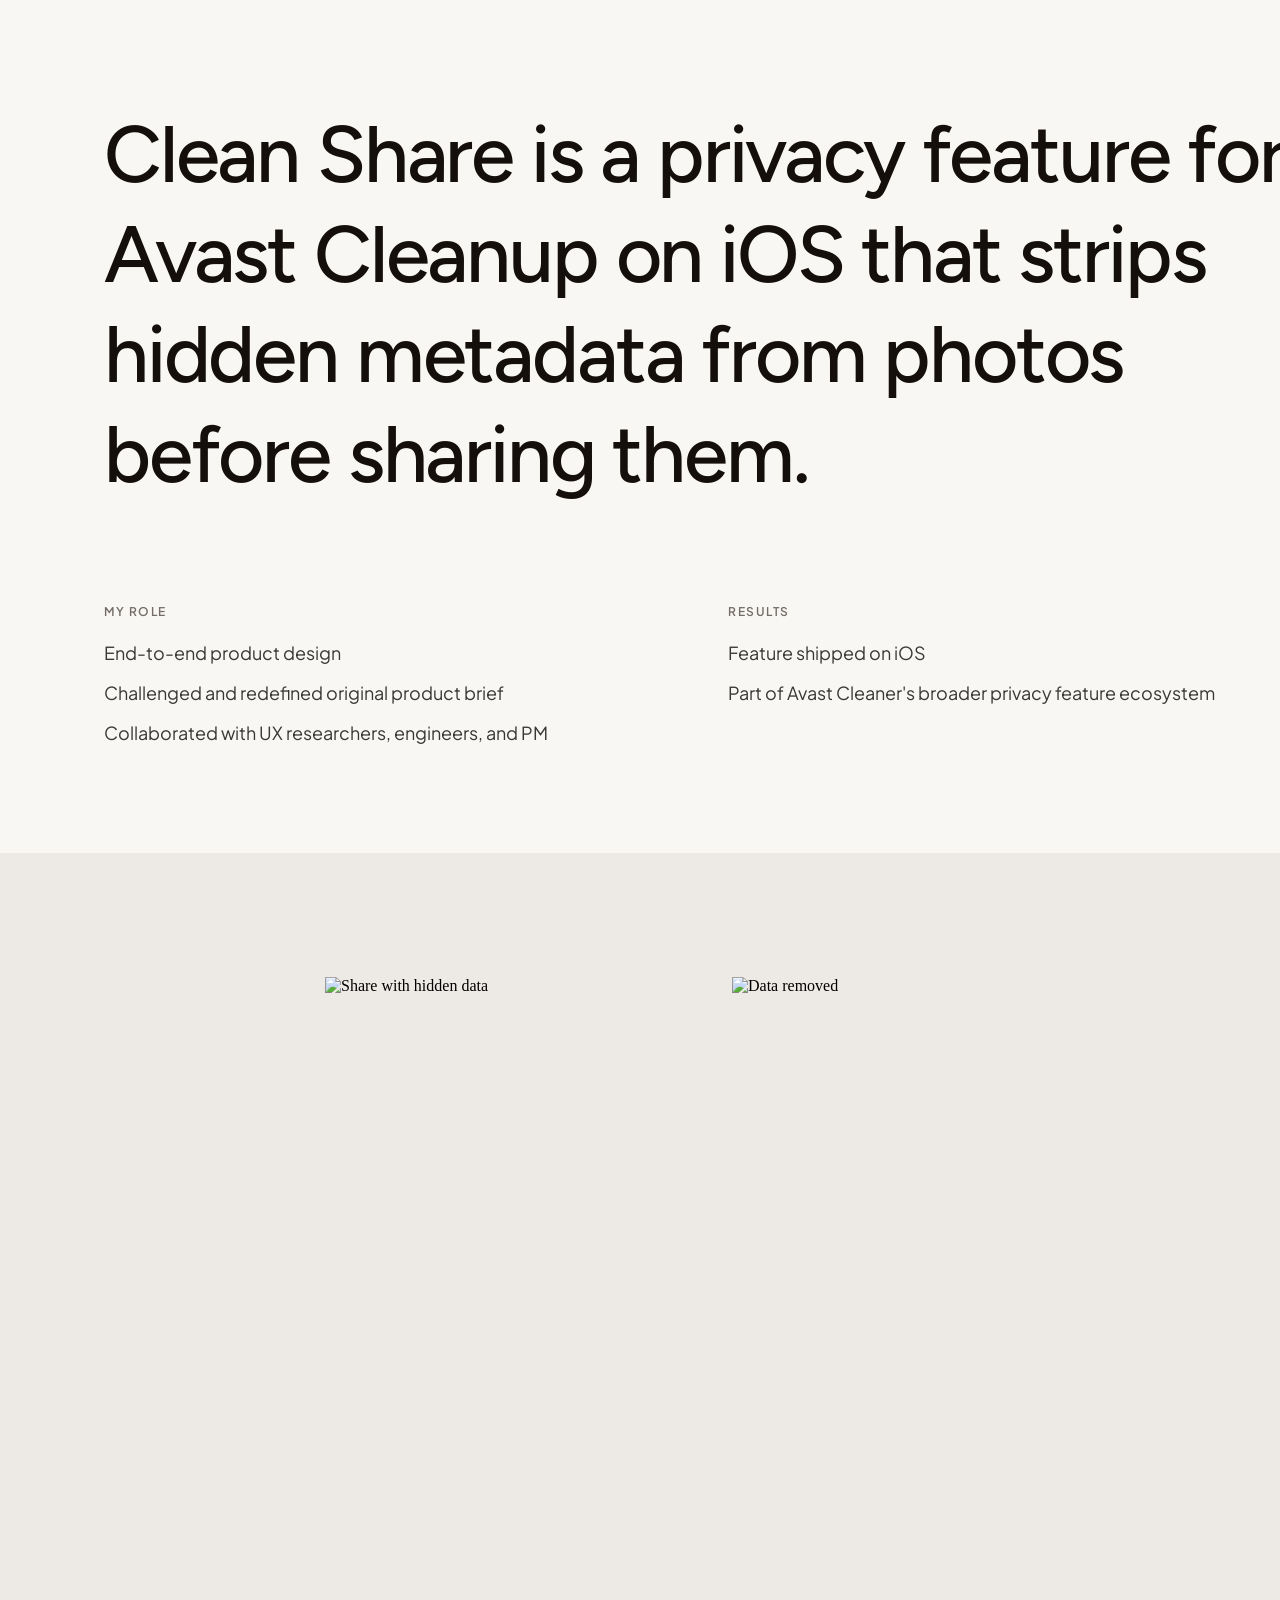
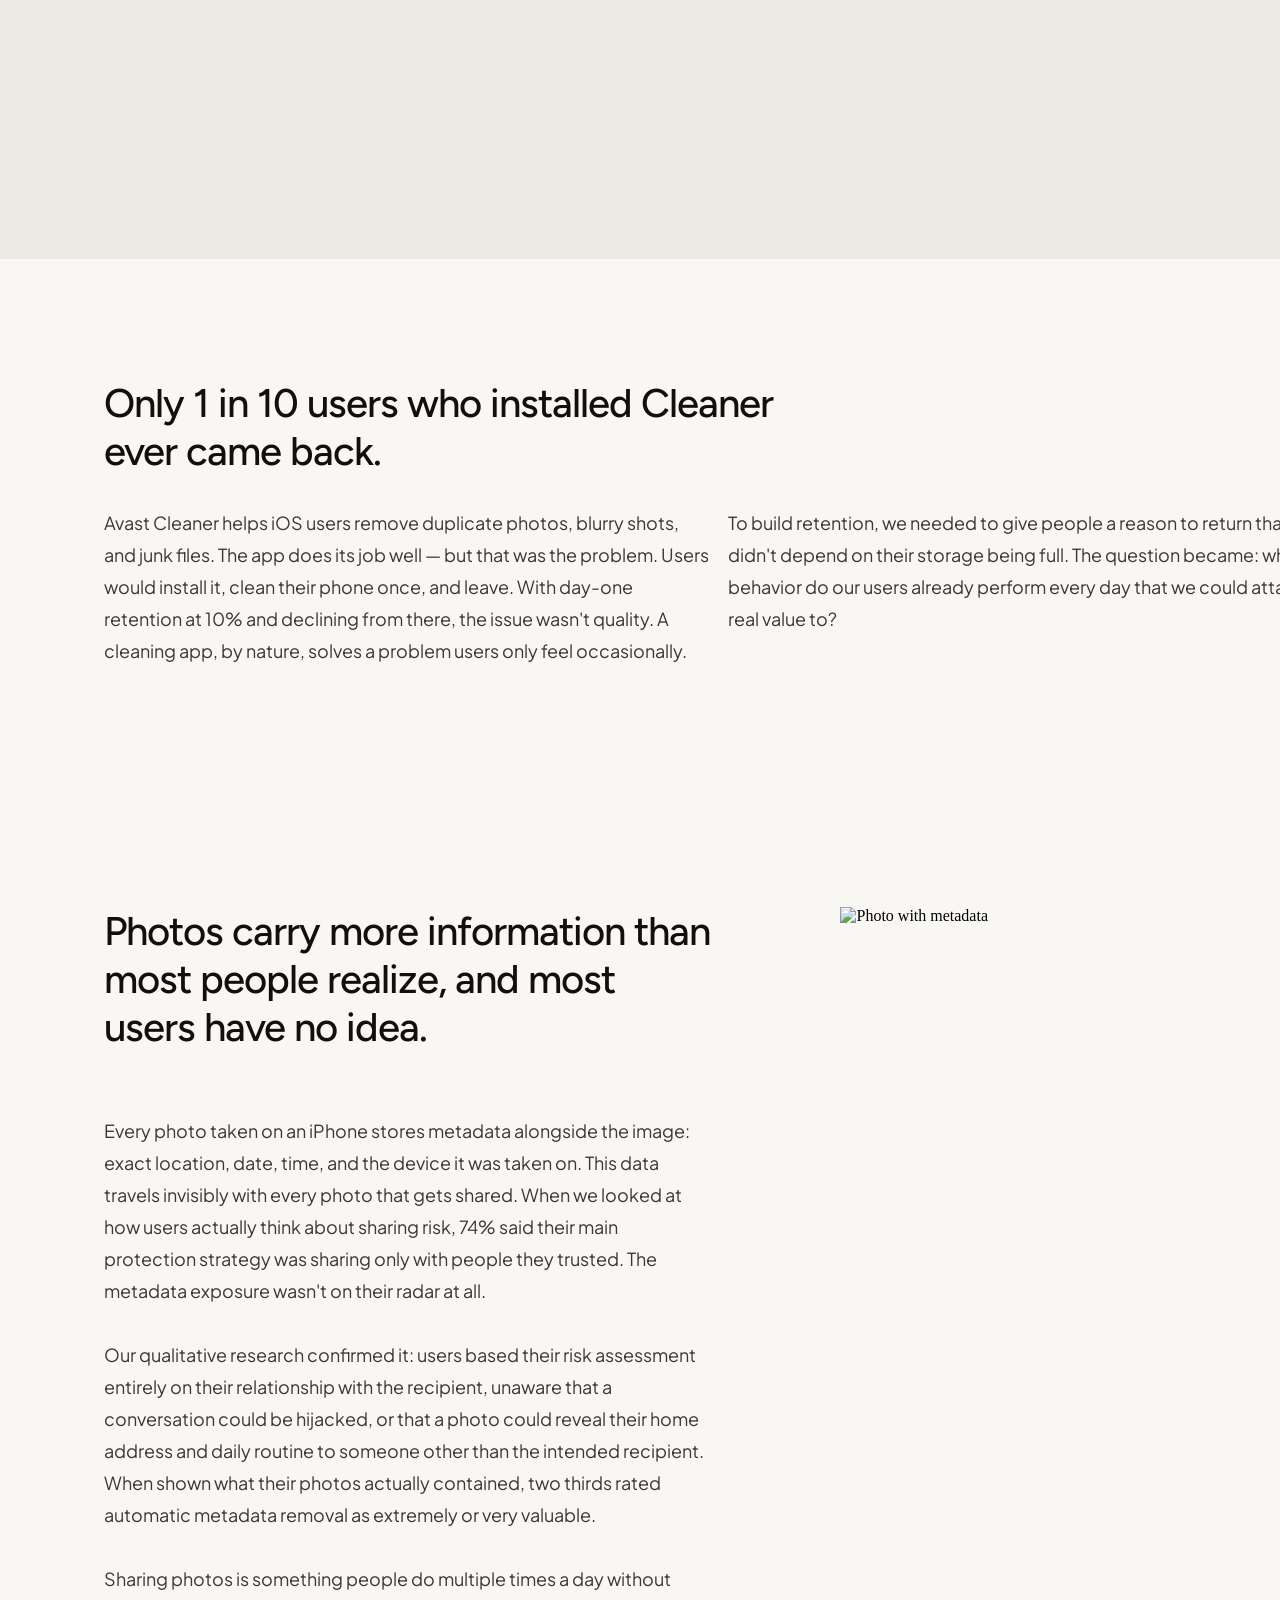
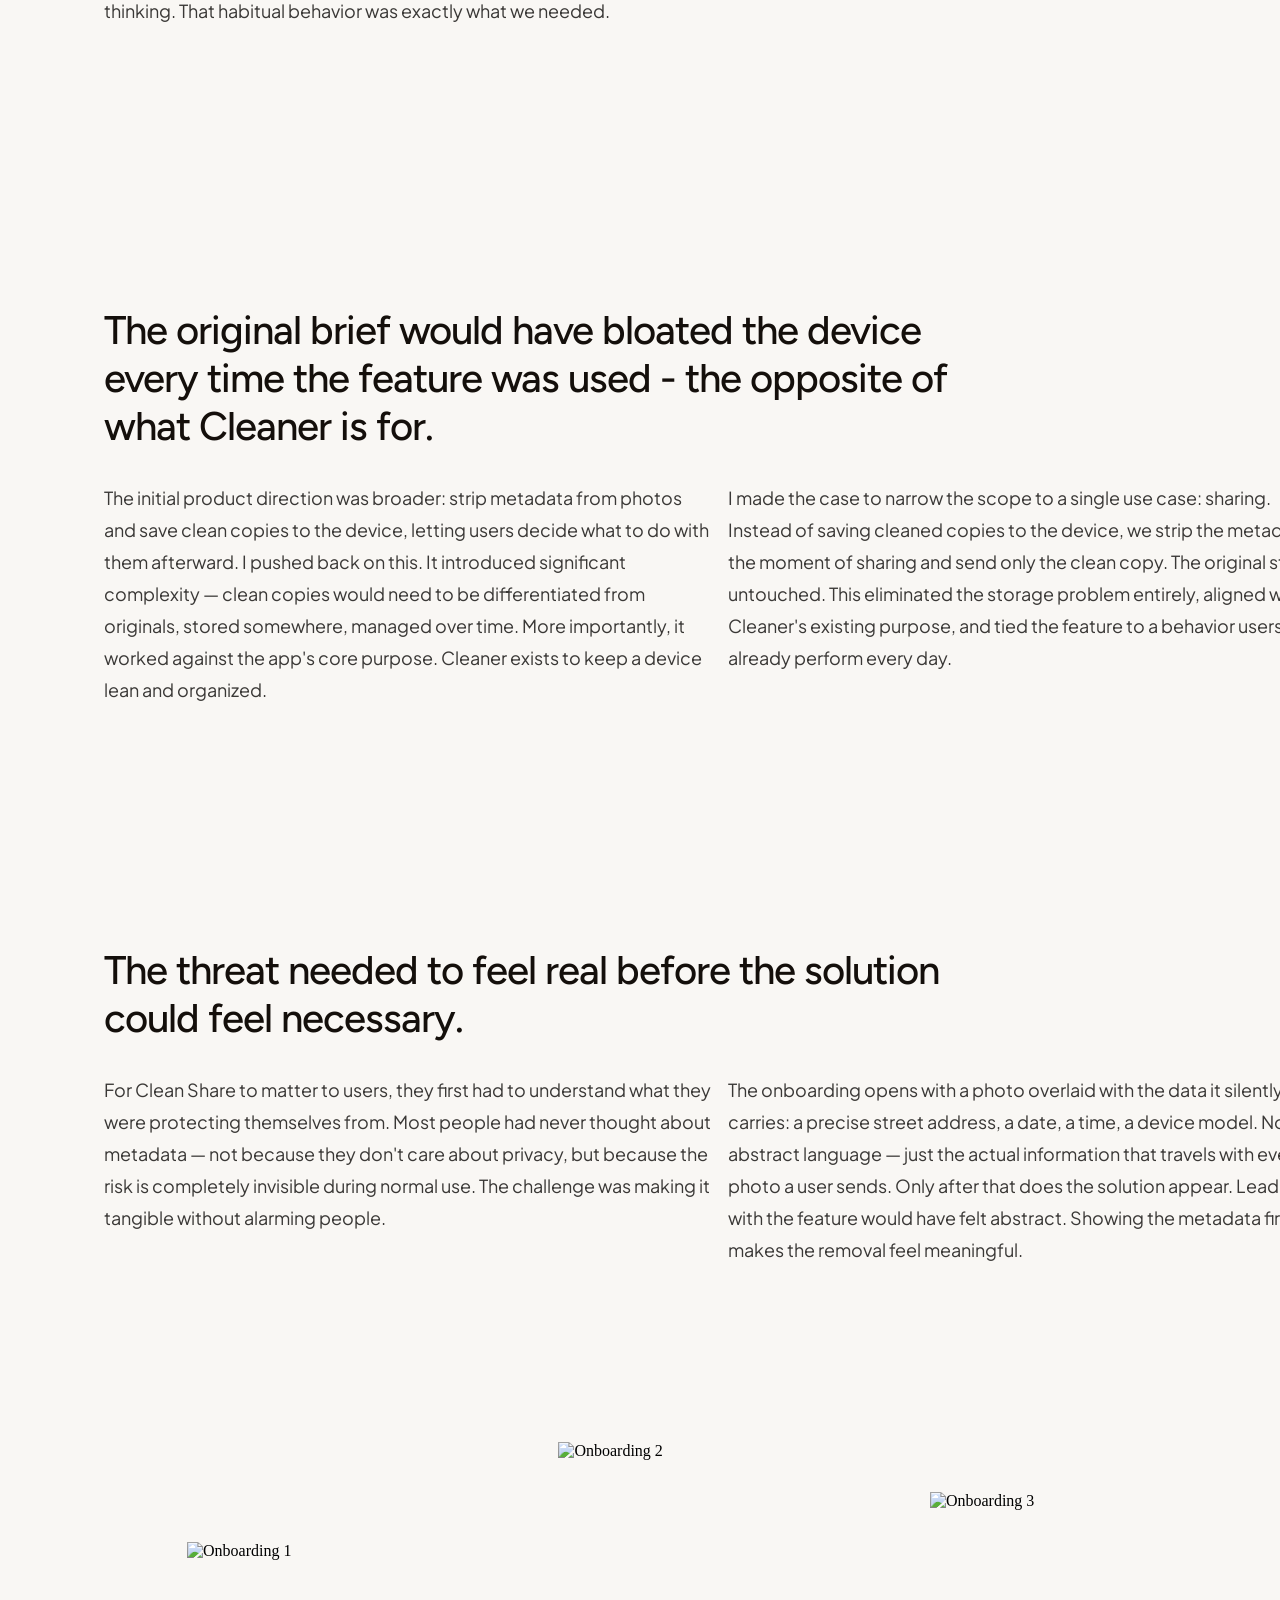
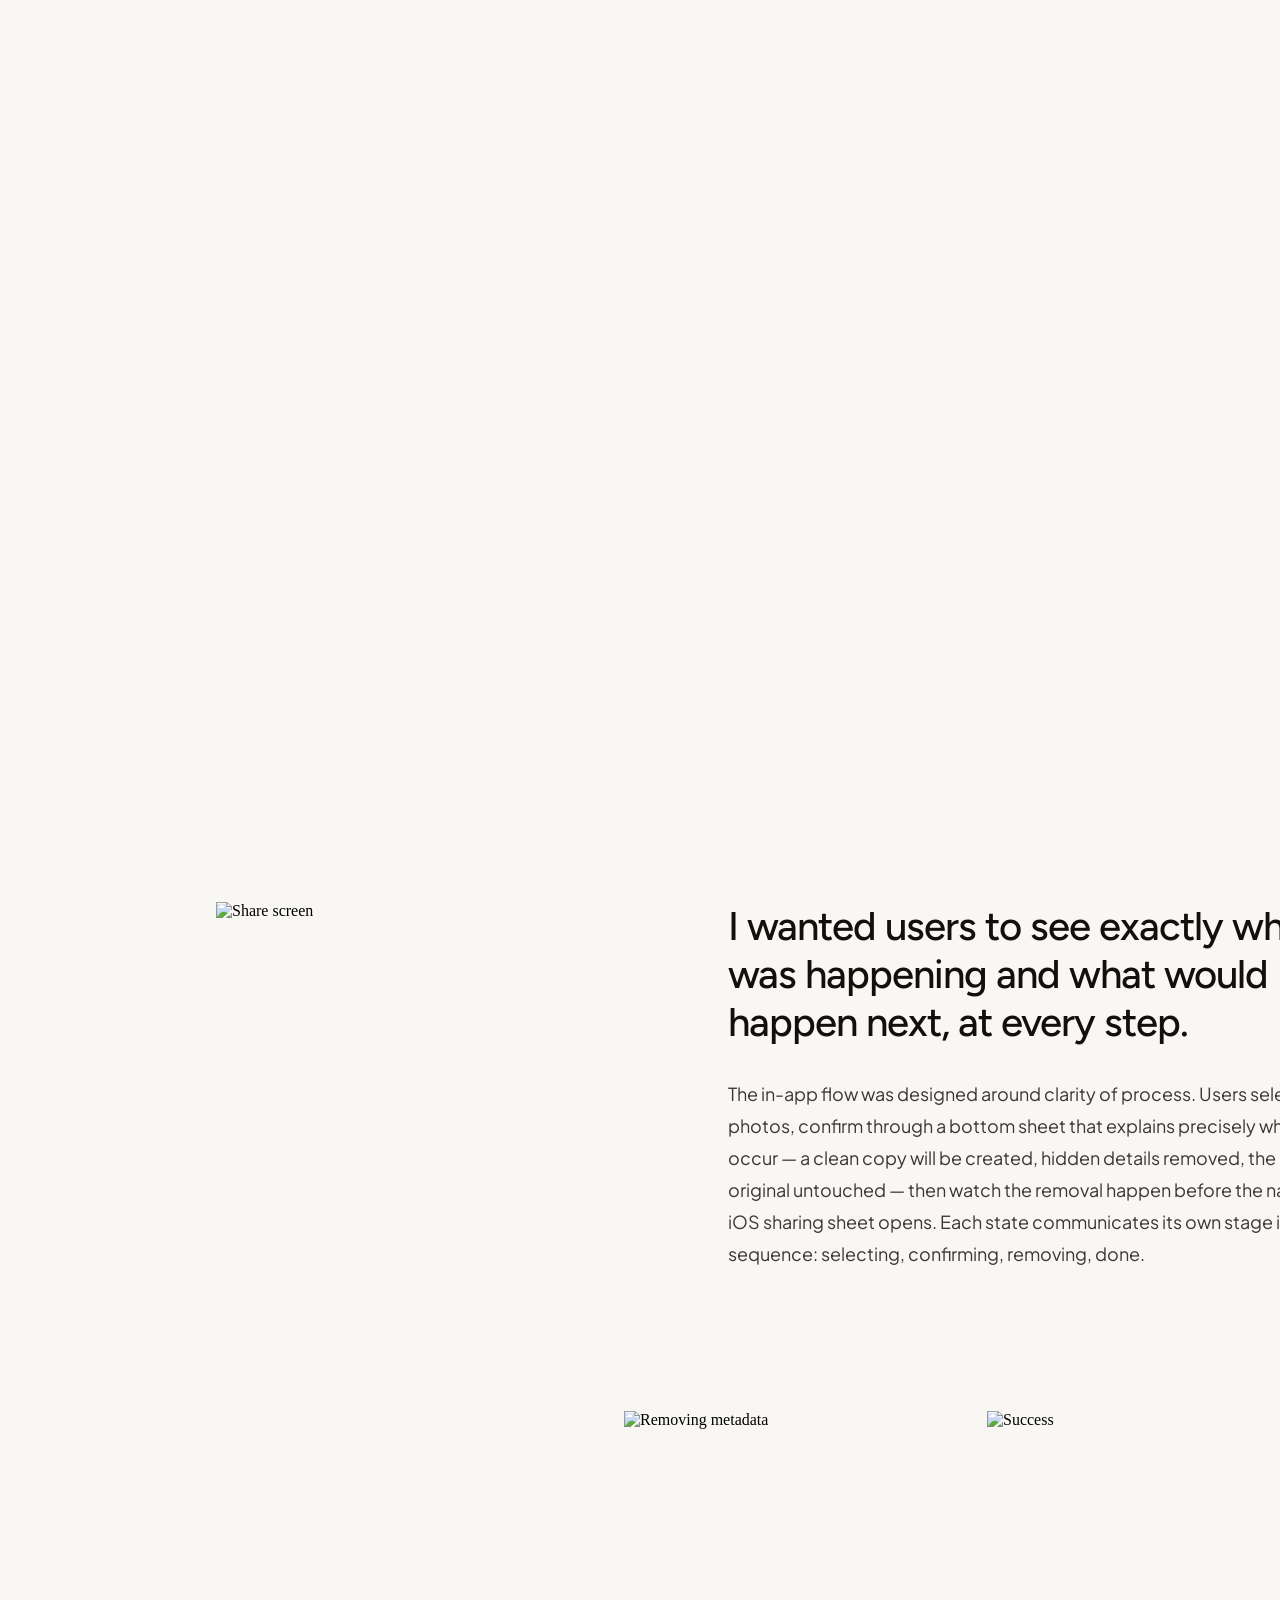
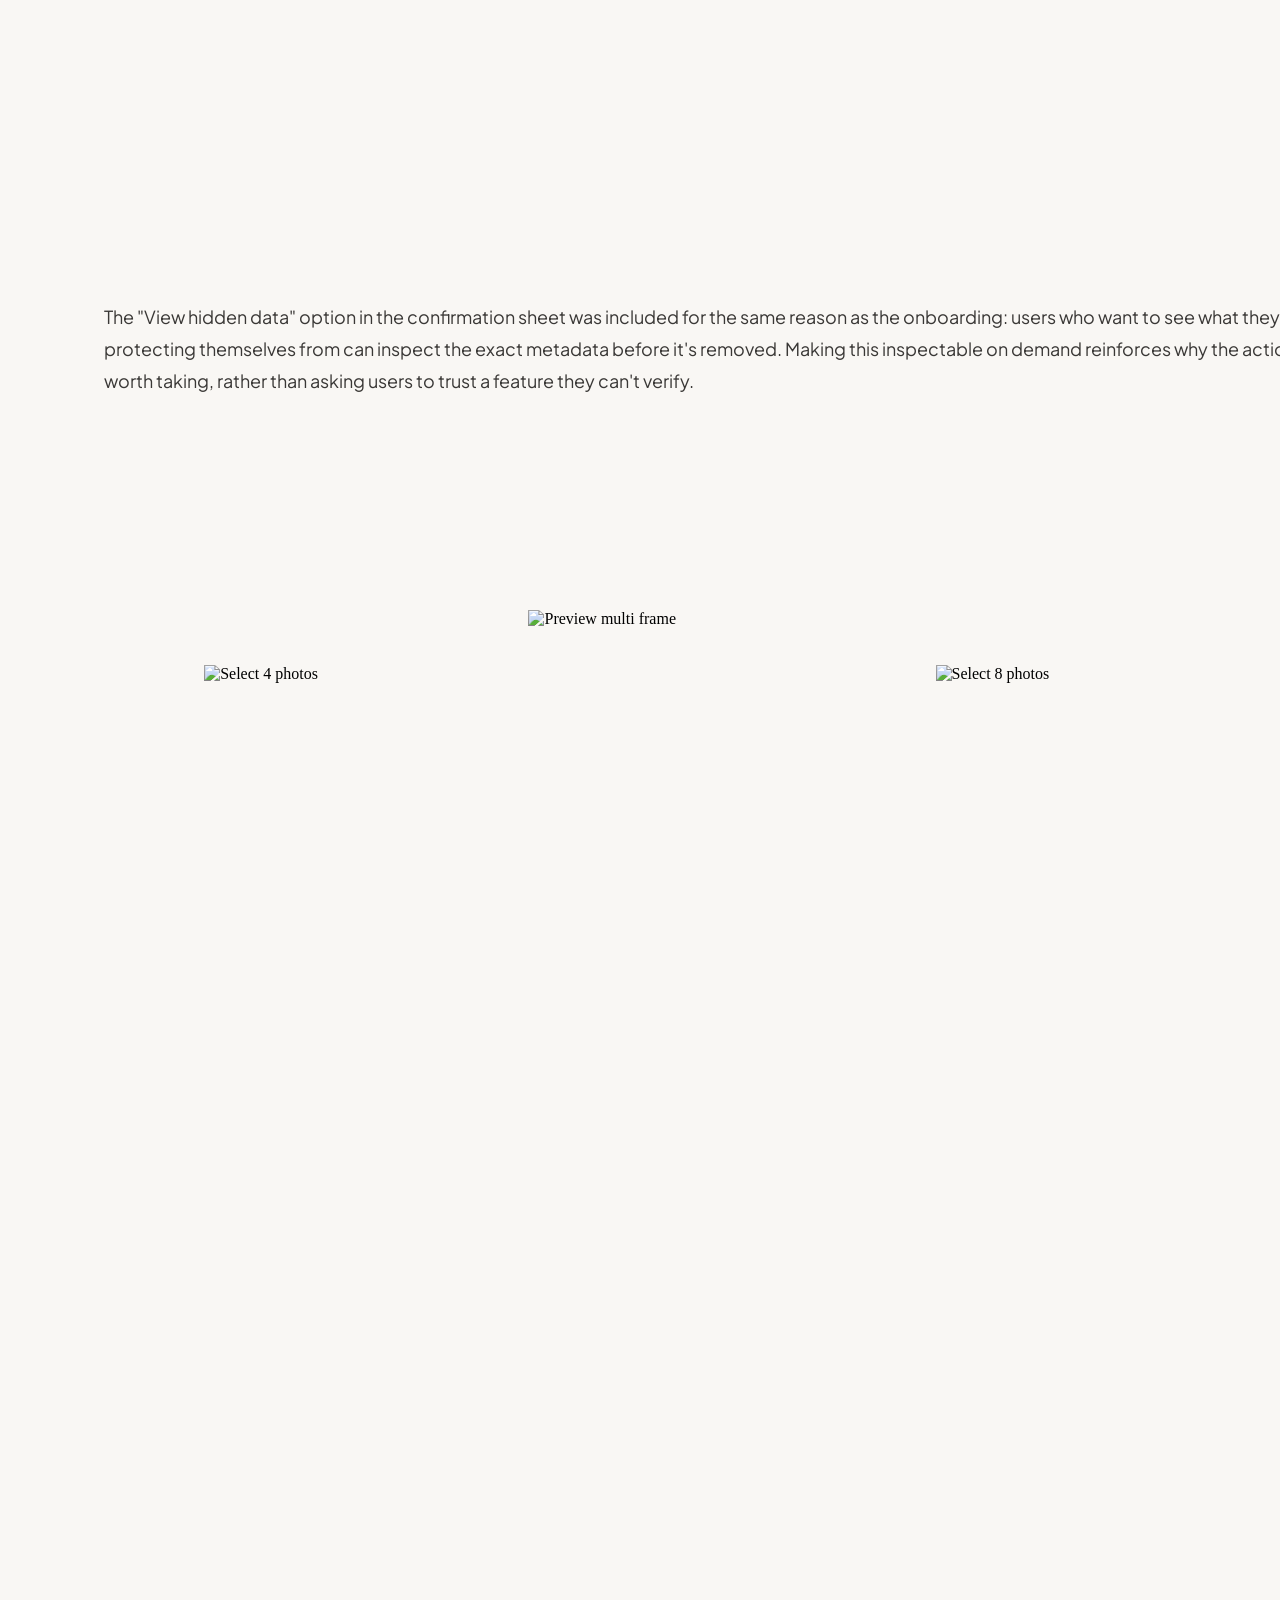
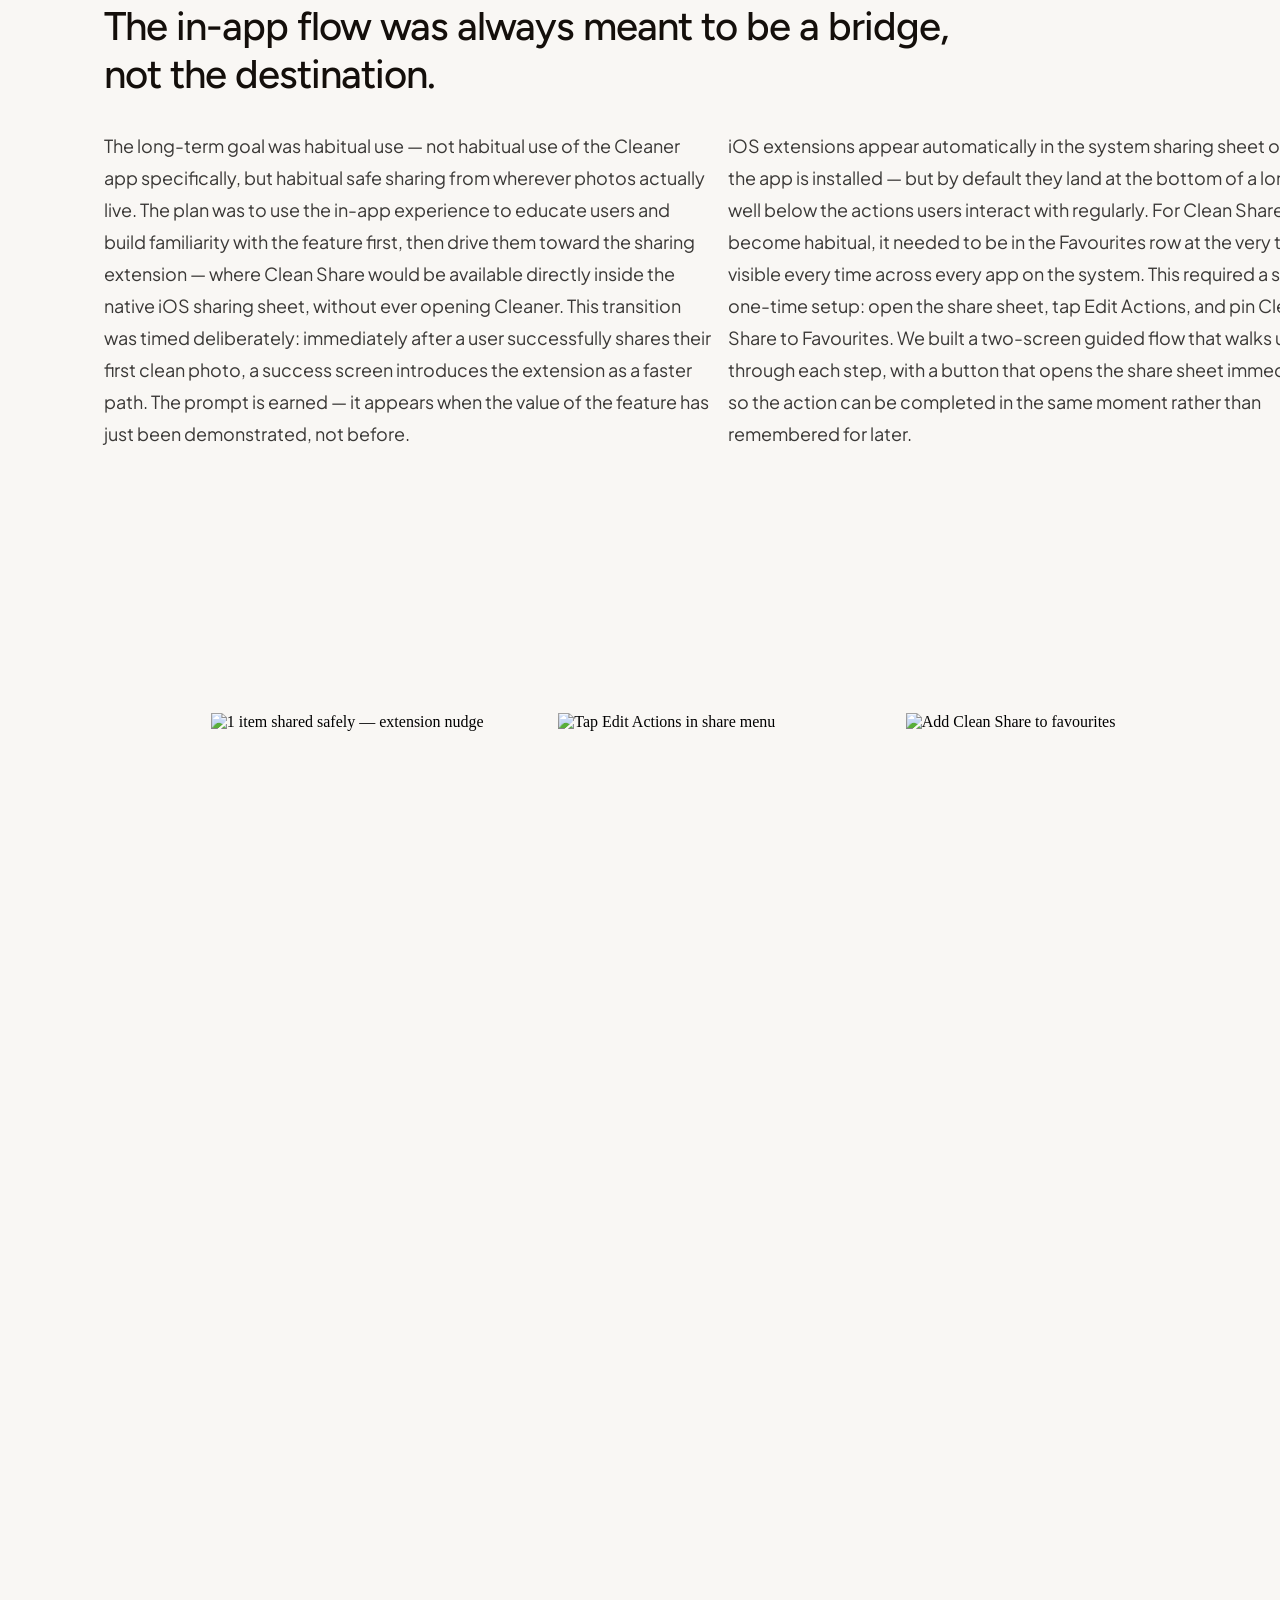
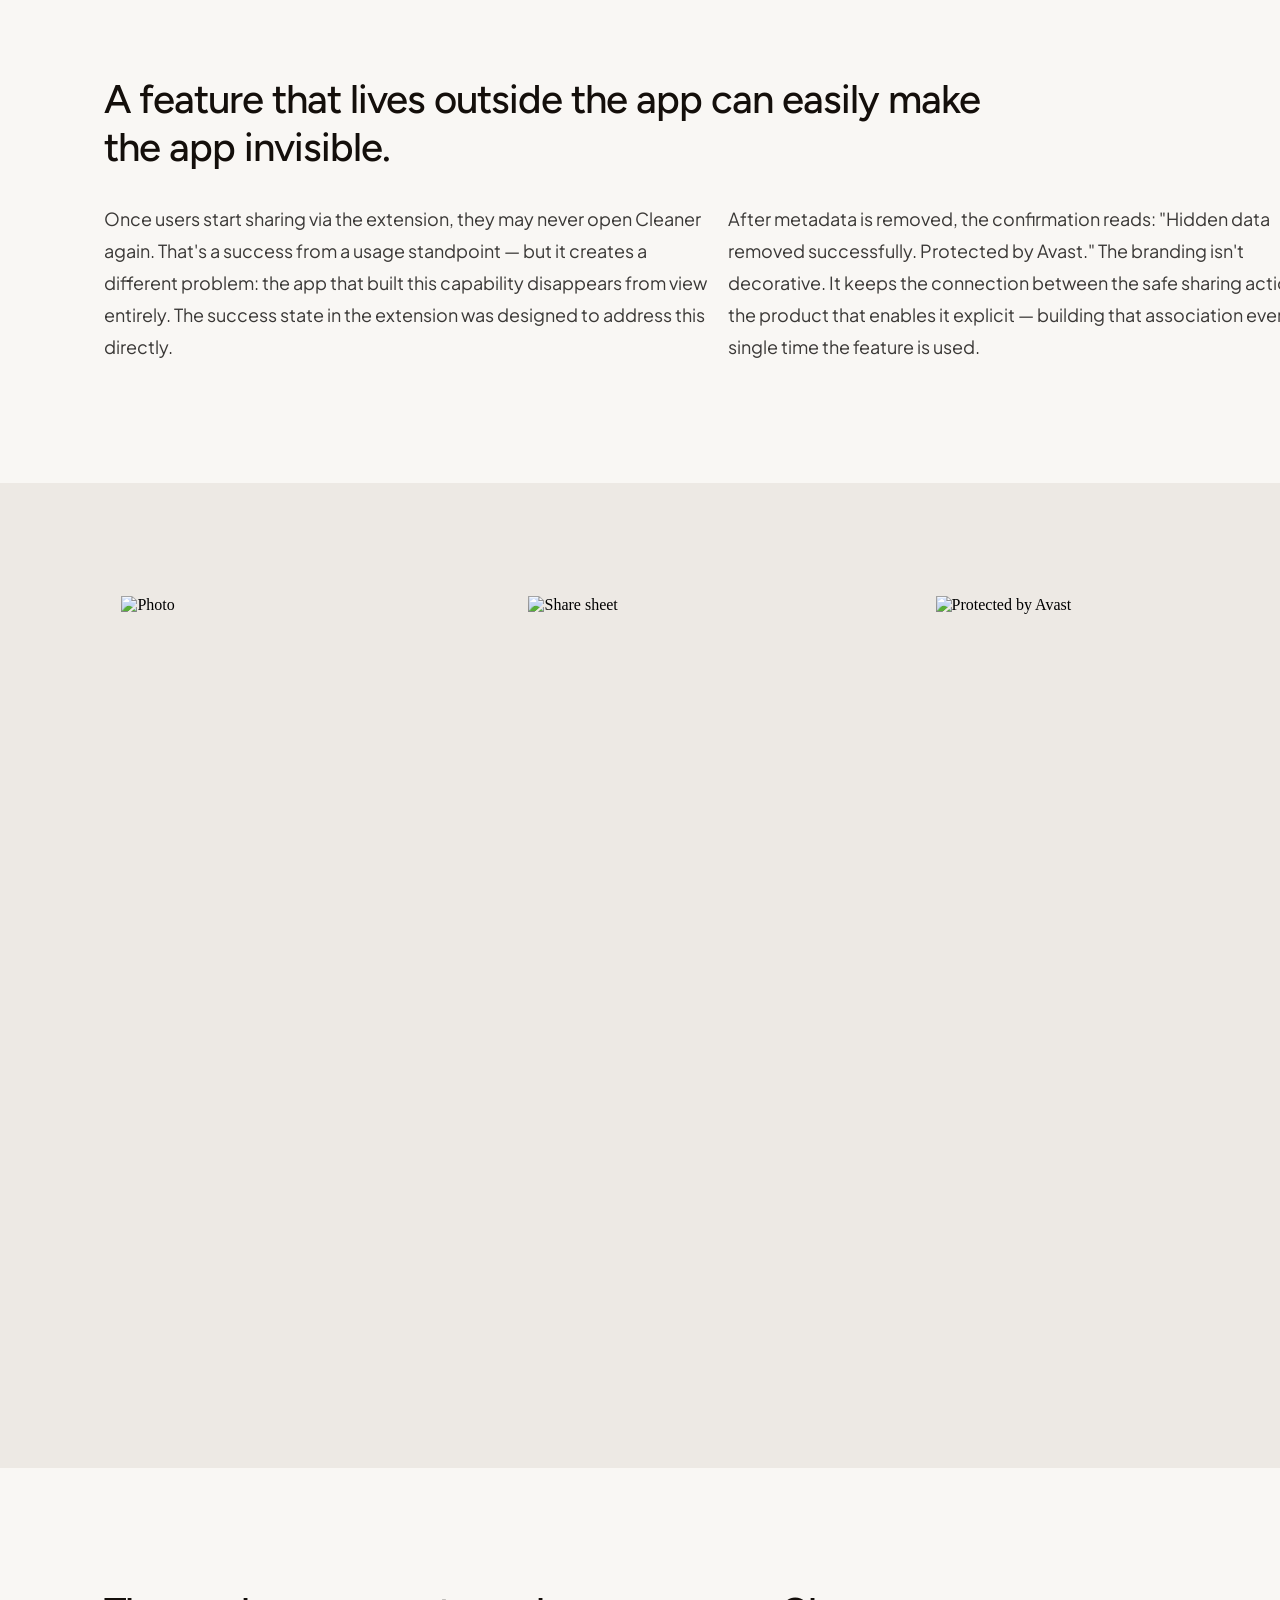
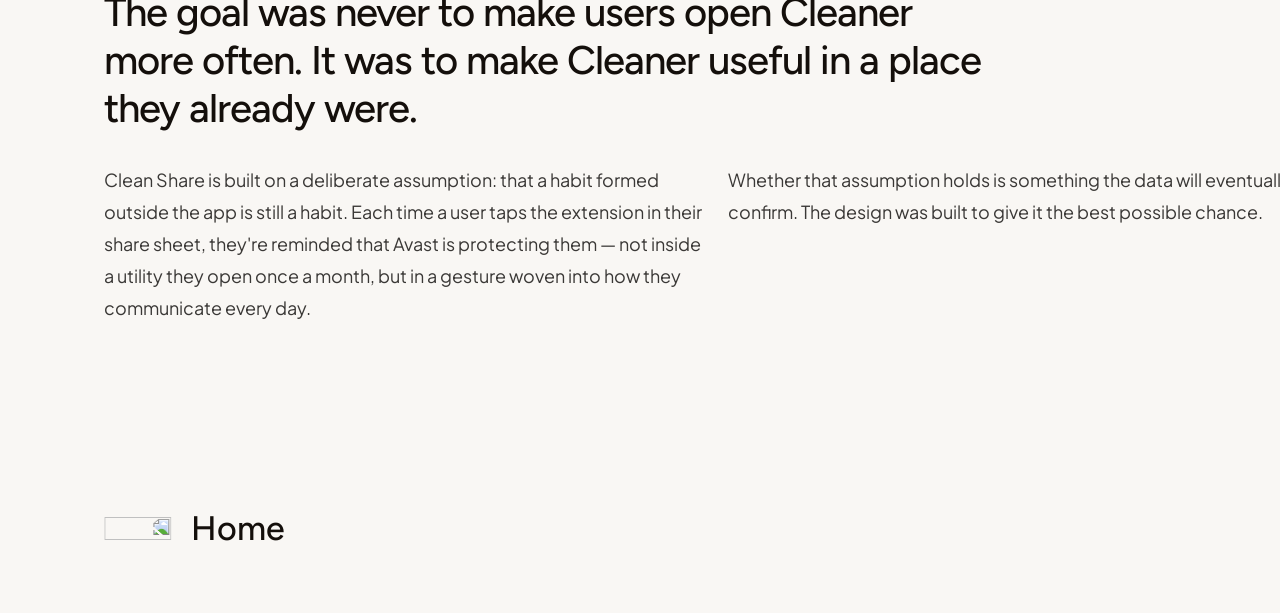
==== clean-share.html @ be0cc2b2 "Initial commit — portfolio v2 All four pages complete with unified responsive system (--side variabl" ====
<!DOCTYPE html>
<html lang="en">
<head>
  <meta charset="UTF-8">
  <meta name="viewport" content="width=device-width, initial-scale=1.0">
  <title>Clean Share — Adam Hajdúch</title>
  <link rel="preconnect" href="https://fonts.googleapis.com">
  <link rel="preconnect" href="https://fonts.gstatic.com" crossorigin>
  <link href="https://fonts.googleapis.com/css2?family=Figtree:wght@400;500;600&family=Plus+Jakarta+Sans:wght@400;600&display=swap" rel="stylesheet">
  <style>
    *, *::before, *::after { box-sizing: border-box; margin: 0; padding: 0; }

    body {
      background: #f9f7f4;
      min-width: 1440px;
    }

    :root {
      --side: max(104px, calc((100vw - 1232px) / 2));
    }

    .page {
      display: flex;
      flex-direction: column;
      align-items: flex-start;
      padding-top: 104px;
    }

    /* ── Typography ── */
    .hero-title {
      font-family: 'Figtree', sans-serif;
      font-weight: 500;
      font-size: 80px;
      line-height: 100px;
      letter-spacing: -2.176px;
      color: #140f0b;
    }

    h2 {
      font-family: 'Figtree', sans-serif;
      font-weight: 500;
      font-size: 40px;
      letter-spacing: -1px;
      color: #140f0b;
    }

    .label {
      font-family: 'Plus Jakarta Sans', sans-serif;
      font-weight: 600;
      font-size: 12px;
      letter-spacing: 1.54px;
      text-transform: uppercase;
      color: #746d67;
    }

    .body {
      font-family: 'Plus Jakarta Sans', sans-serif;
      font-weight: 400;
      font-size: 18px;
      line-height: 32px;
      color: #3a3836;
    }

    .meta-items {
      font-family: 'Plus Jakarta Sans', sans-serif;
      font-weight: 400;
      font-size: 18px;
      line-height: 40px;
      color: #3a3836;
    }

    /* ── Section layout ── */
    .s {
      width: 100%;
      padding: 120px var(--side);
    }

    .s h2 { margin-bottom: 32px; }

    .two-col {
      display: flex;
      gap: 16px;
    }

    .col { width: 608px; flex-shrink: 0; }

    /* ── Beige ── */
    .beige { background: #ede9e4; width: 100%; flex-shrink: 0; }

    /* ── Hero phones (2 centered) ── */
    .phones-2 {
      display: flex;
      gap: 24px;
      align-items: center;
      justify-content: center;
      padding: 60px 0;
      height: 1006px;
    }

    /* ── Phones centered row (generic) ── */
    .phones-row {
      display: flex;
      gap: 24px;
      align-items: center;
      justify-content: center;
      padding: 60px 0;
      height: 985px;
    }

    /* ── Staggered onboarding screens ── */
    .onboarding-container {
      width: 100%;
      height: 916px;
      position: relative;
      flex-shrink: 0;
    }

    /* ── In-app flow section (phone left + text right + bottom sheets) ── */
    .inapp-section {
      width: 100%;
      position: relative;
      padding: 200px var(--side) 120px;
      display: flex;
      gap: 16px;
      align-items: flex-start;
      flex-shrink: 0;
    }

    .inapp-left {
      width: 608px;
      height: 759px;
      flex-shrink: 0;
      position: relative;
    }

    .inapp-right {
      width: 608px;
      flex-shrink: 0;
      display: flex;
      flex-direction: column;
      gap: 32px;
    }

    /* ── Footer nav ── */
    .footer-nav {
      width: 100%;
      display: flex;
      align-items: center;
      padding: 64px var(--side);
    }

    .nav-link {
      display: flex;
      align-items: center;
      gap: 20px;
      text-decoration: none;
    }

    .nav-label {
      font-family: 'Figtree', sans-serif;
      font-weight: 500;
      font-size: 34px;
      color: #140f0b;
      white-space: nowrap;
    }

    .nav-arrow { display: block; width: 67.368px; height: 23.158px; }
    .nav-arrow-back { transform: scaleX(-1); }
  </style>
</head>
<body>
<div class="page">

  <!-- Hero heading -->
  <div class="s" style="padding-top: 0; padding-bottom: 100px;">
    <h1 class="hero-title">Clean Share is a privacy feature for Avast Cleanup on iOS that strips hidden metadata from photos before sharing them.</h1>
  </div>

  <!-- My role + Results -->
  <div class="s" style="padding-top: 0; padding-bottom: 100px;">
    <div class="two-col">
      <div class="col">
        <p class="label" style="margin-bottom: 14px;">My role</p>
        <div class="meta-items">
          <p>End-to-end product design</p>
          <p>Challenged and redefined original product brief</p>
          <p>Collaborated with UX researchers, engineers, and PM</p>
        </div>
      </div>
      <div class="col">
        <p class="label" style="margin-bottom: 14px;">Results</p>
        <div class="meta-items">
          <p>Feature shipped on iOS</p>
          <p>Part of Avast Cleaner's broader privacy feature ecosystem</p>
        </div>
      </div>
    </div>
  </div>

  <!-- Hero phones -->
  <div class="beige">
    <div class="phones-2">
      <img src="https://www.figma.com/api/mcp/asset/24b72835-2388-4532-a820-218ea1f0e946" alt="Share with hidden data" style="width: 383.016px; height: 759px; object-fit: cover; flex-shrink: 0; display: block;">
      <img src="https://www.figma.com/api/mcp/asset/2bc55abc-857f-4154-bd85-f3508493d47a" alt="Data removed" style="width: 383.016px; height: 759px; object-fit: cover; flex-shrink: 0; display: block;">
    </div>
  </div>

  <!-- Only 1 in 10 users -->
  <div class="s">
    <h2 style="max-width: 1165px;">Only 1 in 10 users who installed Cleaner<br>ever came back.</h2>
    <div class="two-col">
      <p class="body col">Avast Cleaner helps iOS users remove duplicate photos, blurry shots, and junk files. The app does its job well — but that was the problem. Users would install it, clean their phone once, and leave. With day-one retention at 10% and declining from there, the issue wasn't quality. A cleaning app, by nature, solves a problem users only feel occasionally.</p>
      <p class="body col">To build retention, we needed to give people a reason to return that didn't depend on their storage being full. The question became: what behavior do our users already perform every day that we could attach real value to?</p>
    </div>
  </div>

  <!-- Photos carry more information (text left, phone right) -->
  <div class="s">
    <div class="two-col">
      <div class="col" style="display: flex; flex-direction: column; gap: 32px;">
        <h2>Photos carry more information than most people realize, and most users have no idea.</h2>
        <div style="display: flex; flex-direction: column; gap: 32px;">
          <p class="body">Every photo taken on an iPhone stores metadata alongside the image: exact location, date, time, and the device it was taken on. This data travels invisibly with every photo that gets shared. When we looked at how users actually think about sharing risk, 74% said their main protection strategy was sharing only with people they trusted. The metadata exposure wasn't on their radar at all.</p>
          <p class="body">Our qualitative research confirmed it: users based their risk assessment entirely on their relationship with the recipient, unaware that a conversation could be hijacked, or that a photo could reveal their home address and daily routine to someone other than the intended recipient. When shown what their photos actually contained, two thirds rated automatic metadata removal as extremely or very valuable.</p>
          <p class="body">Sharing photos is something people do multiple times a day without thinking. That habitual behavior was exactly what we needed.</p>
        </div>
      </div>
      <div class="col" style="display: flex; align-items: center; justify-content: center;">
        <img src="https://www.figma.com/api/mcp/asset/b290d8e2-19e4-4cea-bfcf-04d80a7153ab" alt="Photo with metadata" style="width: 383.016px; height: 759px; object-fit: cover; display: block;">
      </div>
    </div>
  </div>

  <!-- The original brief would have bloated the device -->
  <div class="s">
    <h2 style="max-width: 885px;">The original brief would have bloated the device every time the feature was used - the opposite of what Cleaner is for.</h2>
    <div class="two-col">
      <p class="body col">The initial product direction was broader: strip metadata from photos and save clean copies to the device, letting users decide what to do with them afterward. I pushed back on this. It introduced significant complexity — clean copies would need to be differentiated from originals, stored somewhere, managed over time. More importantly, it worked against the app's core purpose. Cleaner exists to keep a device lean and organized.</p>
      <p class="body col">I made the case to narrow the scope to a single use case: sharing. Instead of saving cleaned copies to the device, we strip the metadata at the moment of sharing and send only the clean copy. The original stays untouched. This eliminated the storage problem entirely, aligned with Cleaner's existing purpose, and tied the feature to a behavior users already perform every day.</p>
    </div>
  </div>

  <!-- The threat needed to feel real -->
  <div class="s">
    <h2 style="max-width: 885px;">The threat needed to feel real before the solution could feel necessary.</h2>
    <div class="two-col">
      <p class="body col">For Clean Share to matter to users, they first had to understand what they were protecting themselves from. Most people had never thought about metadata — not because they don't care about privacy, but because the risk is completely invisible during normal use. The challenge was making it tangible without alarming people.</p>
      <p class="body col">The onboarding opens with a photo overlaid with the data it silently carries: a precise street address, a date, a time, a device model. No abstract language — just the actual information that travels with every photo a user sends. Only after that does the solution appear. Leading with the feature would have felt abstract. Showing the metadata first makes the removal feel meaningful.</p>
    </div>
  </div>

  <!-- Onboarding screens (staggered) -->
  <div class="onboarding-container">
    <img src="https://www.figma.com/api/mcp/asset/571e4e5f-aa0a-4f94-b0a5-1f4d2aac6f66" alt="Onboarding 1" style="position: absolute; left: calc(var(--side) + 83px); top: 155.84px; width: 323.453px; height: 700px; object-fit: cover;">
    <img src="https://www.figma.com/api/mcp/asset/eb615f56-b5e5-4257-875d-ae4bf0b4b9a8" alt="Onboarding 2" style="position: absolute; left: calc(var(--side) + 454.45px); top: 55.84px; width: 323.453px; height: 700px; object-fit: cover;">
    <img src="https://www.figma.com/api/mcp/asset/6b5481e1-417b-48cc-84e6-d495c2b86be4" alt="Onboarding 3" style="position: absolute; left: calc(var(--side) + 825.91px); top: 105.84px; width: 323.453px; height: 700px; object-fit: cover;">
  </div>

  <!-- I wanted users to see exactly what was happening (phone left, text right, bottom sheets) -->
  <div class="inapp-section">
    <!-- Left: phone -->
    <div class="inapp-left">
      <img src="https://www.figma.com/api/mcp/asset/24b72835-2388-4532-a820-218ea1f0e946" alt="Share screen" style="position: absolute; left: 112px; top: 0; width: 383.016px; height: 759px; object-fit: cover;">
    </div>
    <!-- Right: text -->
    <div class="inapp-right">
      <h2>I wanted users to see exactly what was happening and what would happen next, at every step.</h2>
      <p class="body">The in-app flow was designed around clarity of process. Users select photos, confirm through a bottom sheet that explains precisely what will occur — a clean copy will be created, hidden details removed, the original untouched — then watch the removal happen before the native iOS sharing sheet opens. Each state communicates its own stage in the sequence: selecting, confirming, removing, done.</p>
    </div>
    <!-- Bottom sheets (positioned relative to inapp-section) -->
    <img src="https://www.figma.com/api/mcp/asset/bcc13155-fab3-4ba6-85d8-648f333593fd" alt="Removing metadata" style="position: absolute; left: calc(var(--side) + 520px); top: 709px; width: 323px; height: 215.328px; object-fit: cover;">
    <img src="https://www.figma.com/api/mcp/asset/505be61e-964f-4d43-82f3-873e93a480eb" alt="Success" style="position: absolute; left: calc(var(--side) + 883px); top: 709px; width: 323px; height: 215.328px; object-fit: cover;">
  </div>

  <!-- "View hidden data" text -->
  <div class="s" style="padding-top: 120px; padding-bottom: 100px;">
    <p class="body" style="max-width: 1232px;">The "View hidden data" option in the confirmation sheet was included for the same reason as the onboarding: users who want to see what they're protecting themselves from can inspect the exact metadata before it's removed. Making this inspectable on demand reinforces why the action is worth taking, rather than asking users to trust a feature they can't verify.</p>
  </div>

  <!-- Preview multi phones (3 centered, mixed heights) -->
  <div style="width: 100%;">
    <div class="phones-row">
      <img src="https://www.figma.com/api/mcp/asset/f33c9297-064c-4b03-bb1a-93944c0c80f8" alt="Select 4 photos" style="width: 300.344px; height: 650px; object-fit: cover; flex-shrink: 0; display: block;">
      <img src="https://www.figma.com/api/mcp/asset/a69c8a00-702d-43a7-91ea-b03fb700ec47" alt="Preview multi frame" style="width: 383.016px; height: 759px; object-fit: cover; flex-shrink: 0; display: block;">
      <img src="https://www.figma.com/api/mcp/asset/616a5345-1538-4a36-a7c7-2077f582ac17" alt="Select 8 photos" style="width: 300.344px; height: 650px; object-fit: cover; flex-shrink: 0; display: block;">
    </div>
  </div>

  <!-- The in-app flow was always meant to be a bridge -->
  <div class="s">
    <h2 style="max-width: 885px;">The in-app flow was always meant to be a bridge, not the destination.</h2>
    <div class="two-col">
      <p class="body col">The long-term goal was habitual use — not habitual use of the Cleaner app specifically, but habitual safe sharing from wherever photos actually live. The plan was to use the in-app experience to educate users and build familiarity with the feature first, then drive them toward the sharing extension — where Clean Share would be available directly inside the native iOS sharing sheet, without ever opening Cleaner. This transition was timed deliberately: immediately after a user successfully shares their first clean photo, a success screen introduces the extension as a faster path. The prompt is earned — it appears when the value of the feature has just been demonstrated, not before.</p>
      <p class="body col">iOS extensions appear automatically in the system sharing sheet once the app is installed — but by default they land at the bottom of a long list, well below the actions users interact with regularly. For Clean Share to become habitual, it needed to be in the Favourites row at the very top, visible every time across every app on the system. This required a short one-time setup: open the share sheet, tap Edit Actions, and pin Clean Share to Favourites. We built a two-screen guided flow that walks users through each step, with a button that opens the share sheet immediately so the action can be completed in the same moment rather than remembered for later.</p>
    </div>
  </div>

  <!-- Extension nudge + setup phones (3 centered, 323×700) -->
  <div style="width: 100%;">
    <div class="phones-row">
      <img src="https://www.figma.com/api/mcp/asset/d02bd467-b783-4f61-b16b-74ea43a3841f" alt="1 item shared safely — extension nudge" style="width: 323.453px; height: 700px; object-fit: cover; flex-shrink: 0; display: block;">
      <img src="https://www.figma.com/api/mcp/asset/a76e1315-8569-491b-8e91-afb74d6a6f2d" alt="Tap Edit Actions in share menu" style="width: 323.453px; height: 700px; object-fit: cover; flex-shrink: 0; display: block;">
      <img src="https://www.figma.com/api/mcp/asset/3e509f97-e683-48ad-91ef-bc2658b26452" alt="Add Clean Share to favourites" style="width: 323.453px; height: 700px; object-fit: cover; flex-shrink: 0; display: block;">
    </div>
  </div>

  <!-- A feature that lives outside the app -->
  <div class="s">
    <h2 style="max-width: 885px;">A feature that lives outside the app can easily make the app invisible.</h2>
    <div class="two-col">
      <p class="body col">Once users start sharing via the extension, they may never open Cleaner again. That's a success from a usage standpoint — but it creates a different problem: the app that built this capability disappears from view entirely. The success state in the extension was designed to address this directly.</p>
      <p class="body col">After metadata is removed, the confirmation reads: "Hidden data removed successfully. Protected by Avast." The branding isn't decorative. It keeps the connection between the safe sharing action and the product that enables it explicit — building that association every single time the feature is used.</p>
    </div>
  </div>

  <!-- Extension phones in beige (3 centered, 383×759) -->
  <div class="beige">
    <div class="phones-row">
      <img src="https://www.figma.com/api/mcp/asset/f15d685f-f2b9-411c-b80e-45826beb54fd" alt="Photo" style="width: 383.016px; height: 759px; object-fit: cover; flex-shrink: 0; display: block;">
      <img src="https://www.figma.com/api/mcp/asset/739e9899-6e14-40a7-acca-1089b6386d7d" alt="Share sheet" style="width: 383.016px; height: 759px; object-fit: cover; flex-shrink: 0; display: block;">
      <img src="https://www.figma.com/api/mcp/asset/b48a4d6f-4df0-42c6-b46e-802affafc29f" alt="Protected by Avast" style="width: 383.016px; height: 759px; object-fit: cover; flex-shrink: 0; display: block;">
    </div>
  </div>

  <!-- The goal was never to make users open Cleaner more often -->
  <div class="s">
    <h2 style="max-width: 885px;">The goal was never to make users open Cleaner more often. It was to make Cleaner useful in a place they already were.</h2>
    <div class="two-col">
      <p class="body col">Clean Share is built on a deliberate assumption: that a habit formed outside the app is still a habit. Each time a user taps the extension in their share sheet, they're reminded that Avast is protecting them — not inside a utility they open once a month, but in a gesture woven into how they communicate every day.</p>
      <p class="body col">Whether that assumption holds is something the data will eventually confirm. The design was built to give it the best possible chance.</p>
    </div>
  </div>

  <!-- Footer nav (Home only — last case study) -->
  <div class="footer-nav">
    <a href="index.html" class="nav-link">
      <img class="nav-arrow nav-arrow-back" src="https://www.figma.com/api/mcp/asset/3c53741c-ee20-42fd-ba78-c28bcc097d5f" alt="">
      <span class="nav-label">Home</span>
    </a>
  </div>

</div>
</body>
</html>
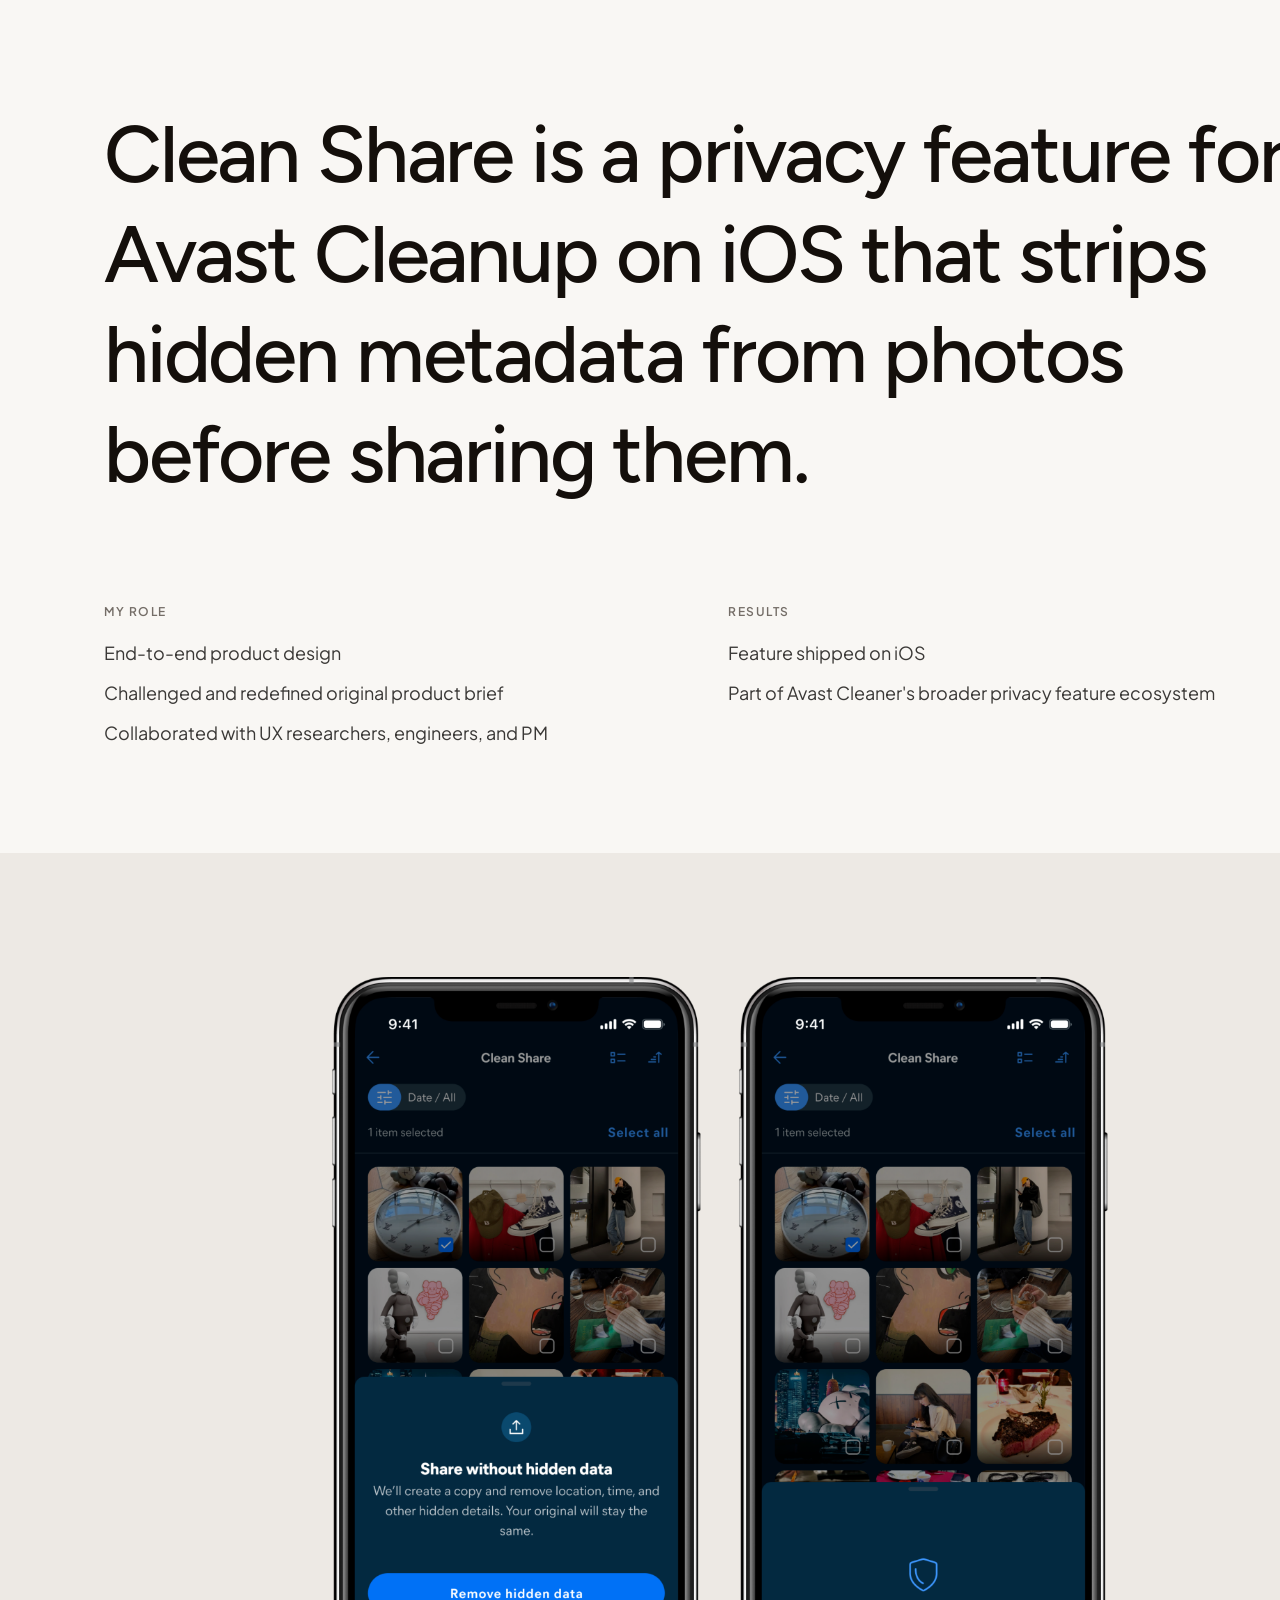
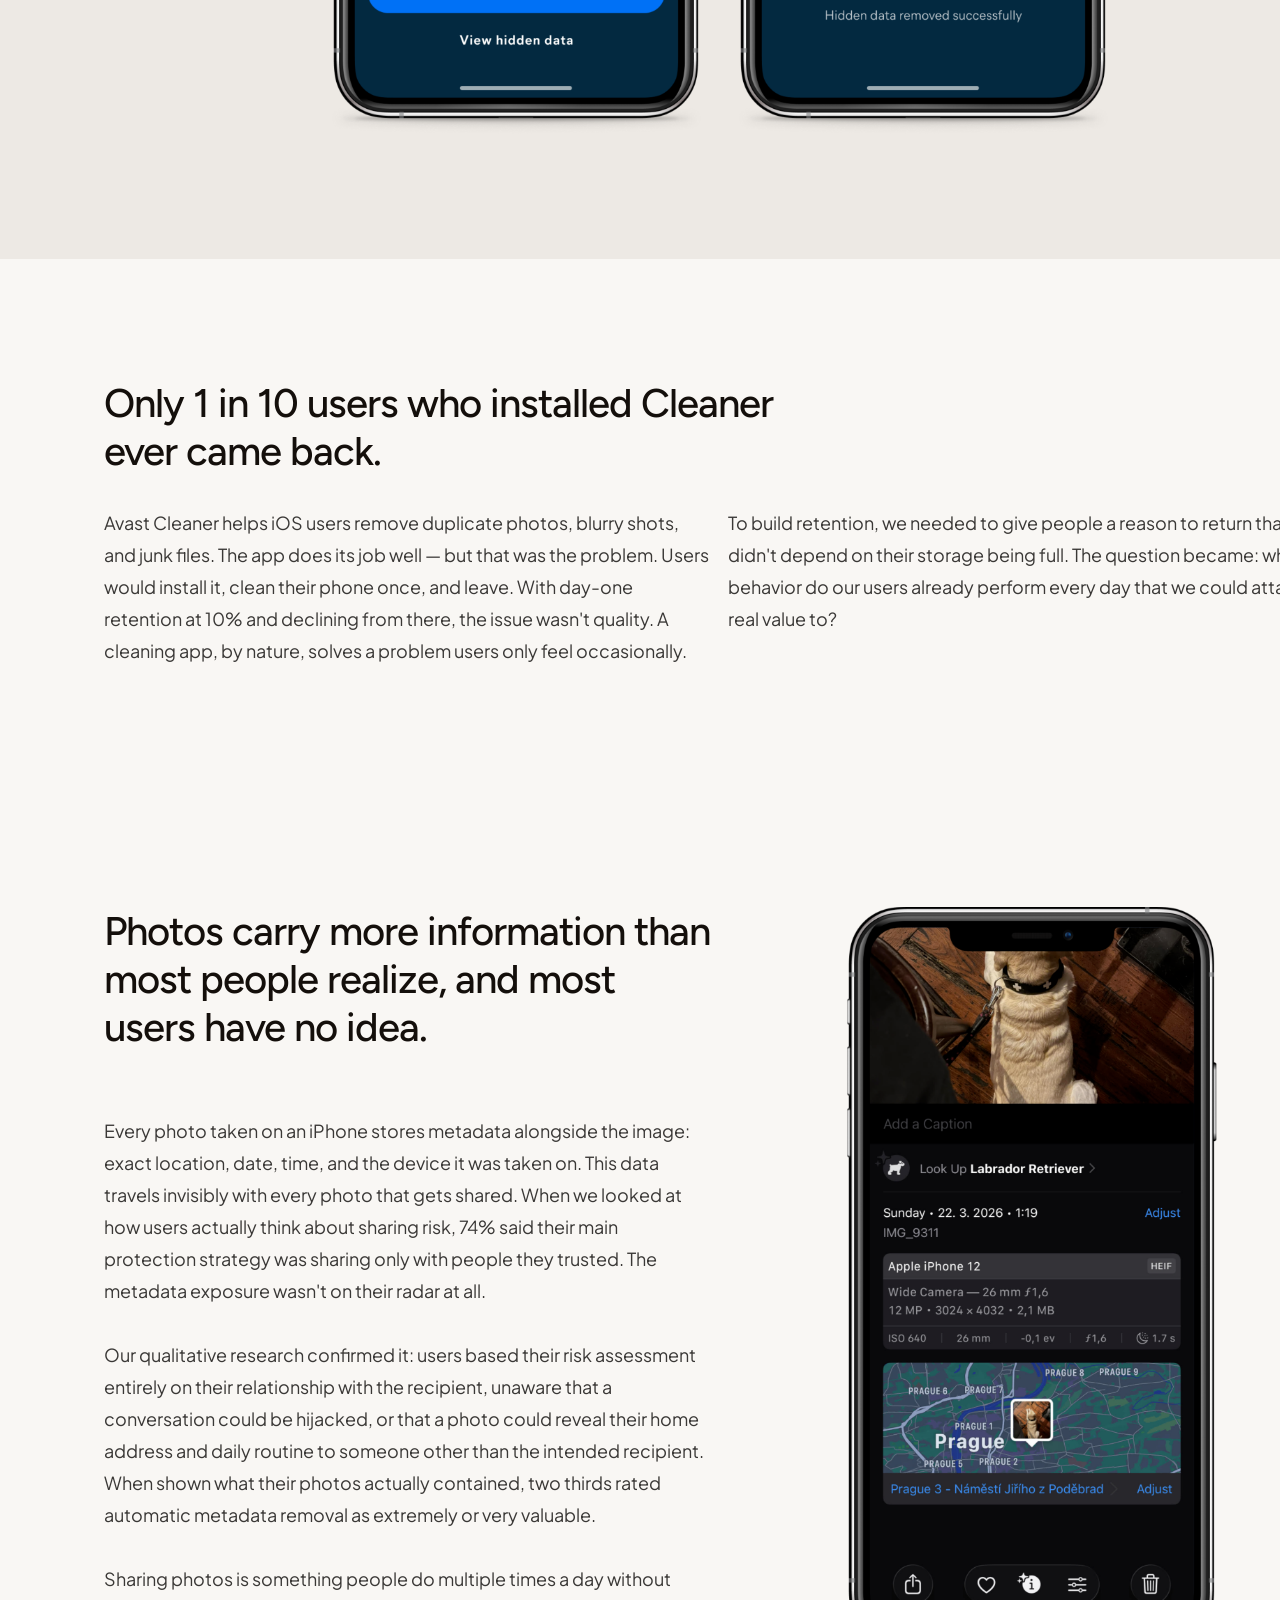
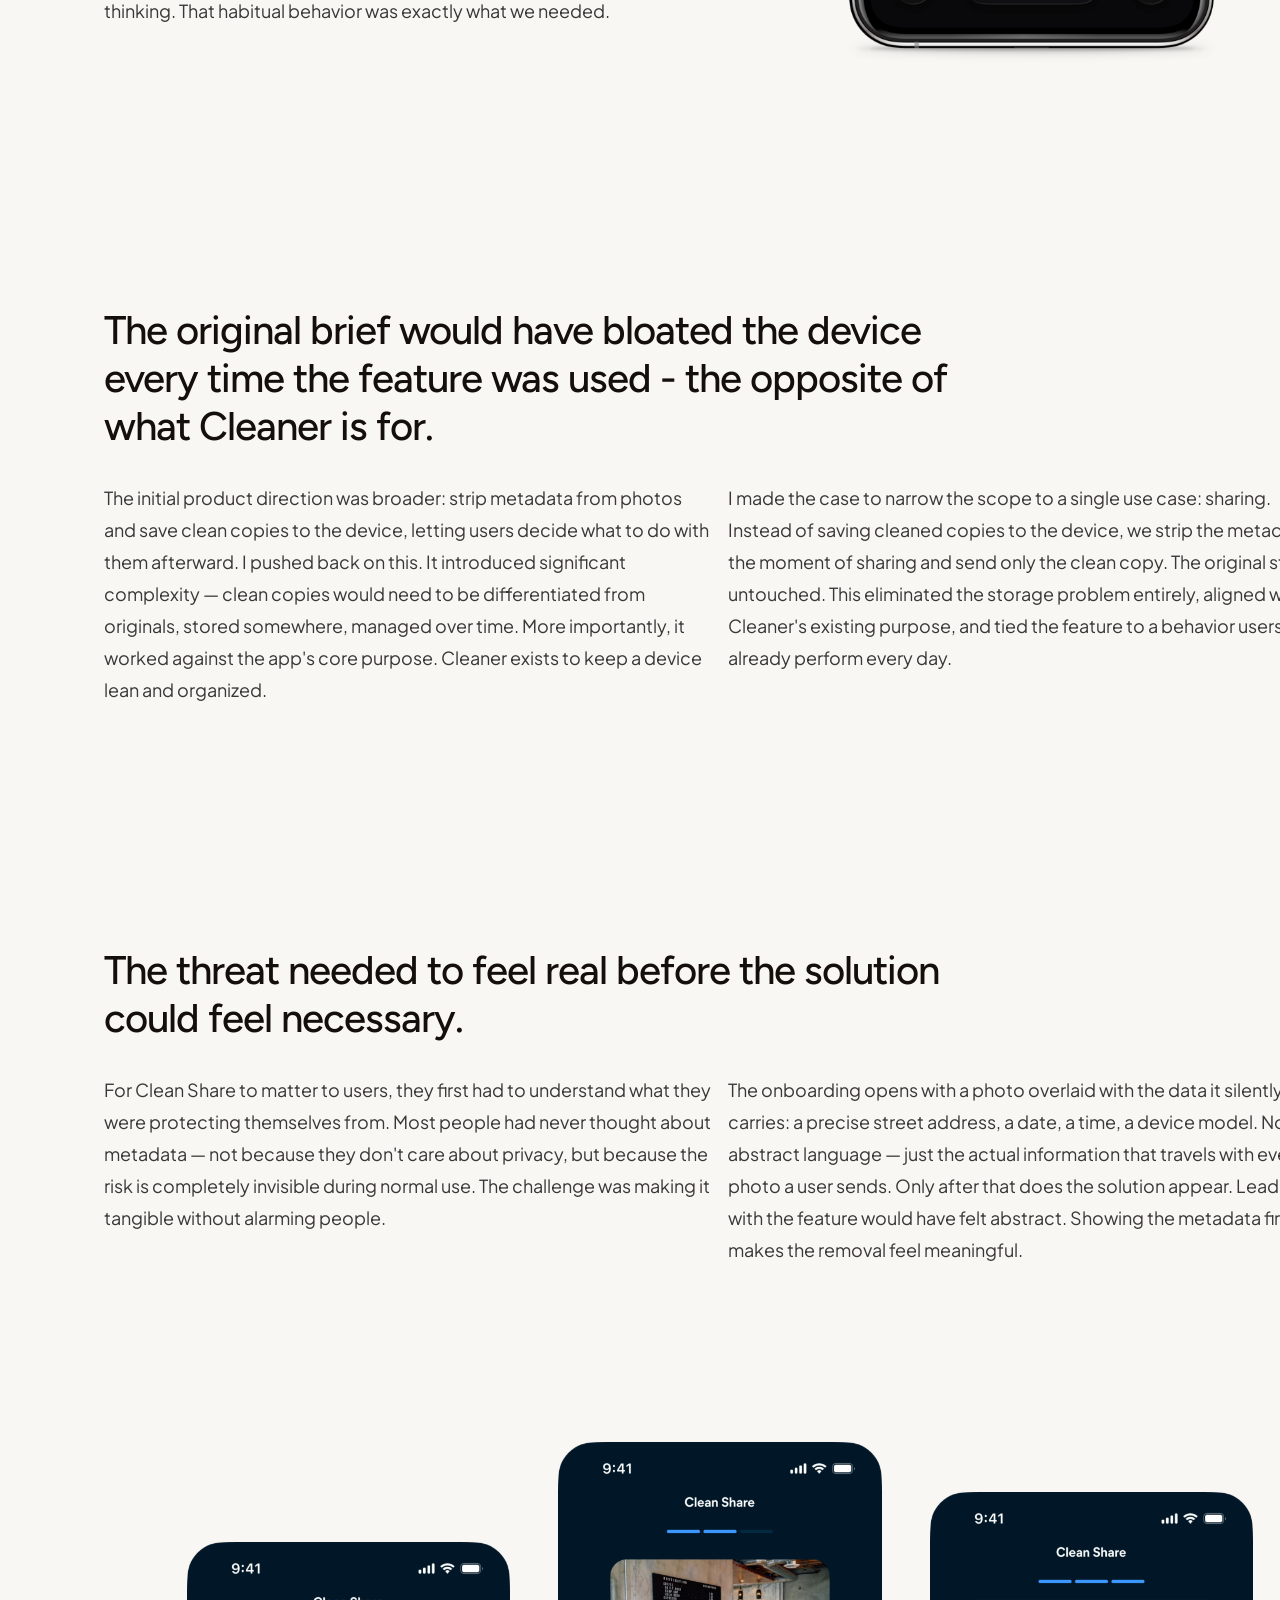
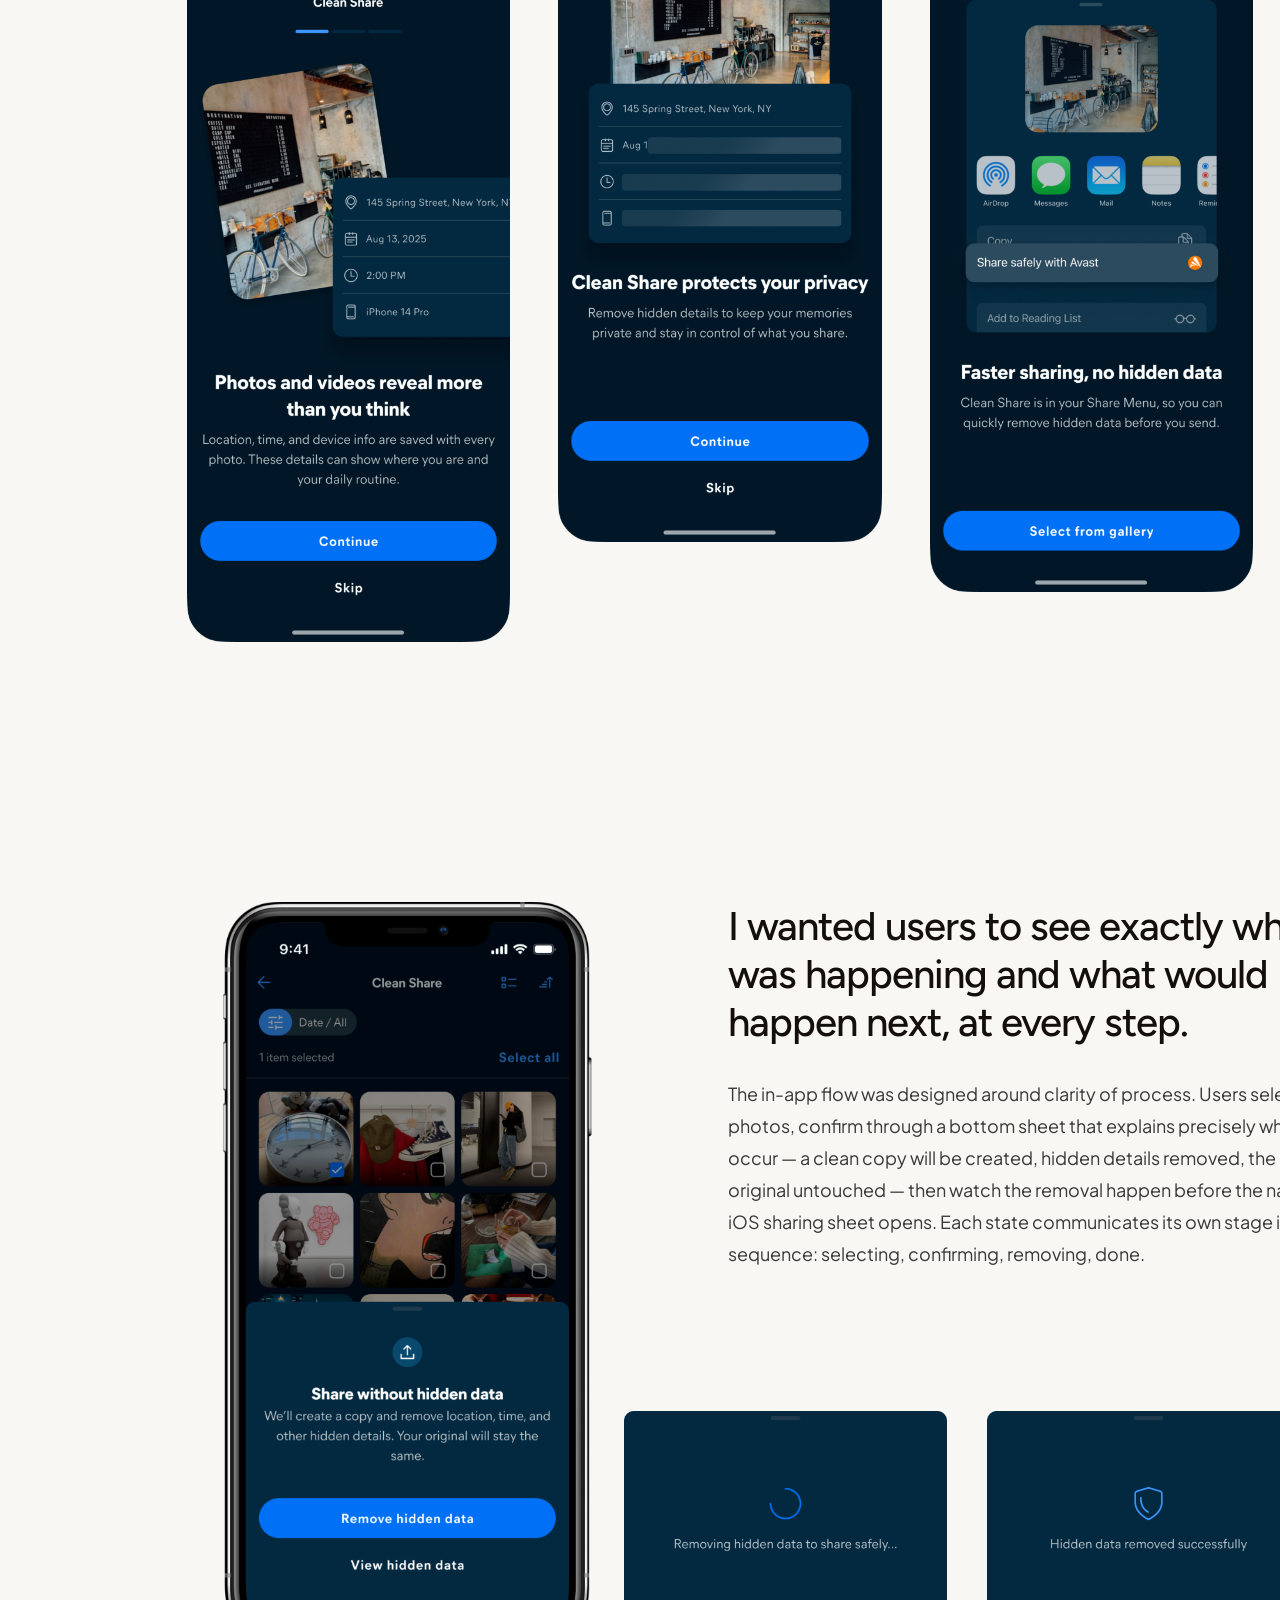
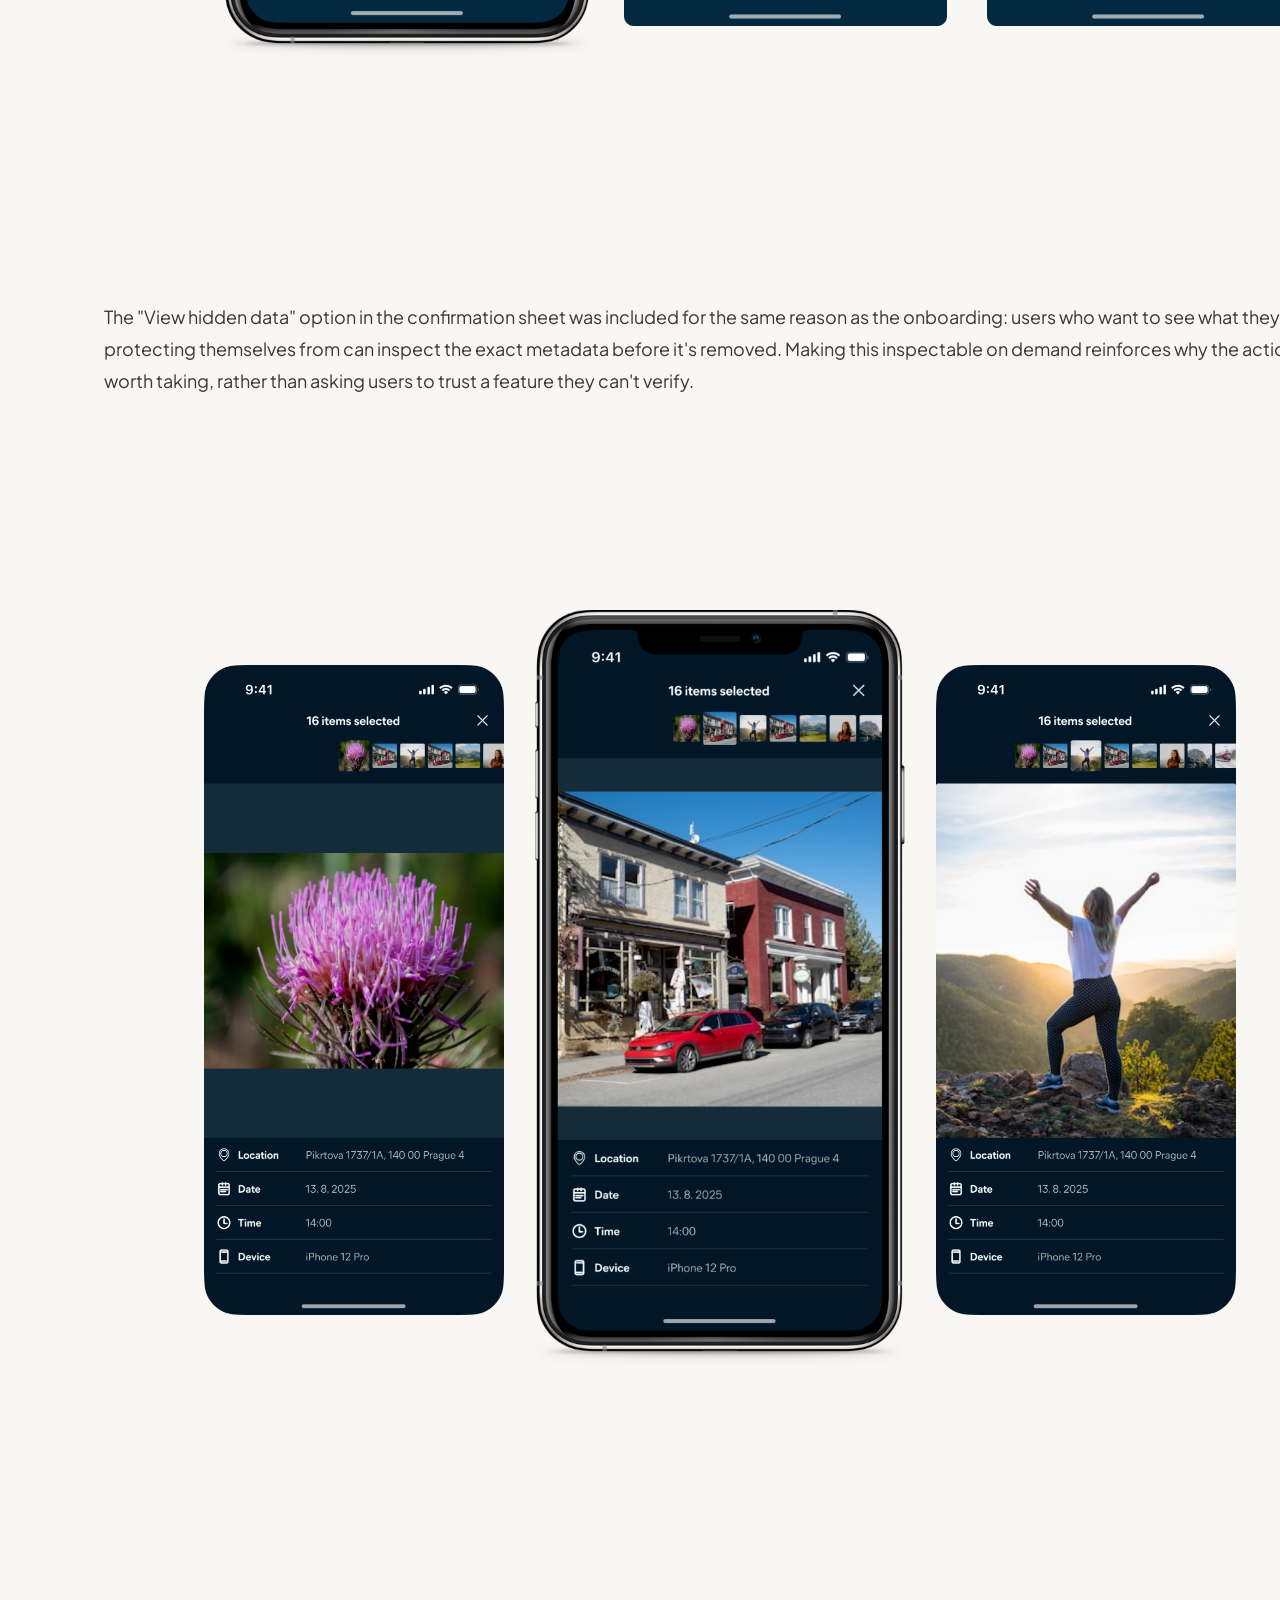
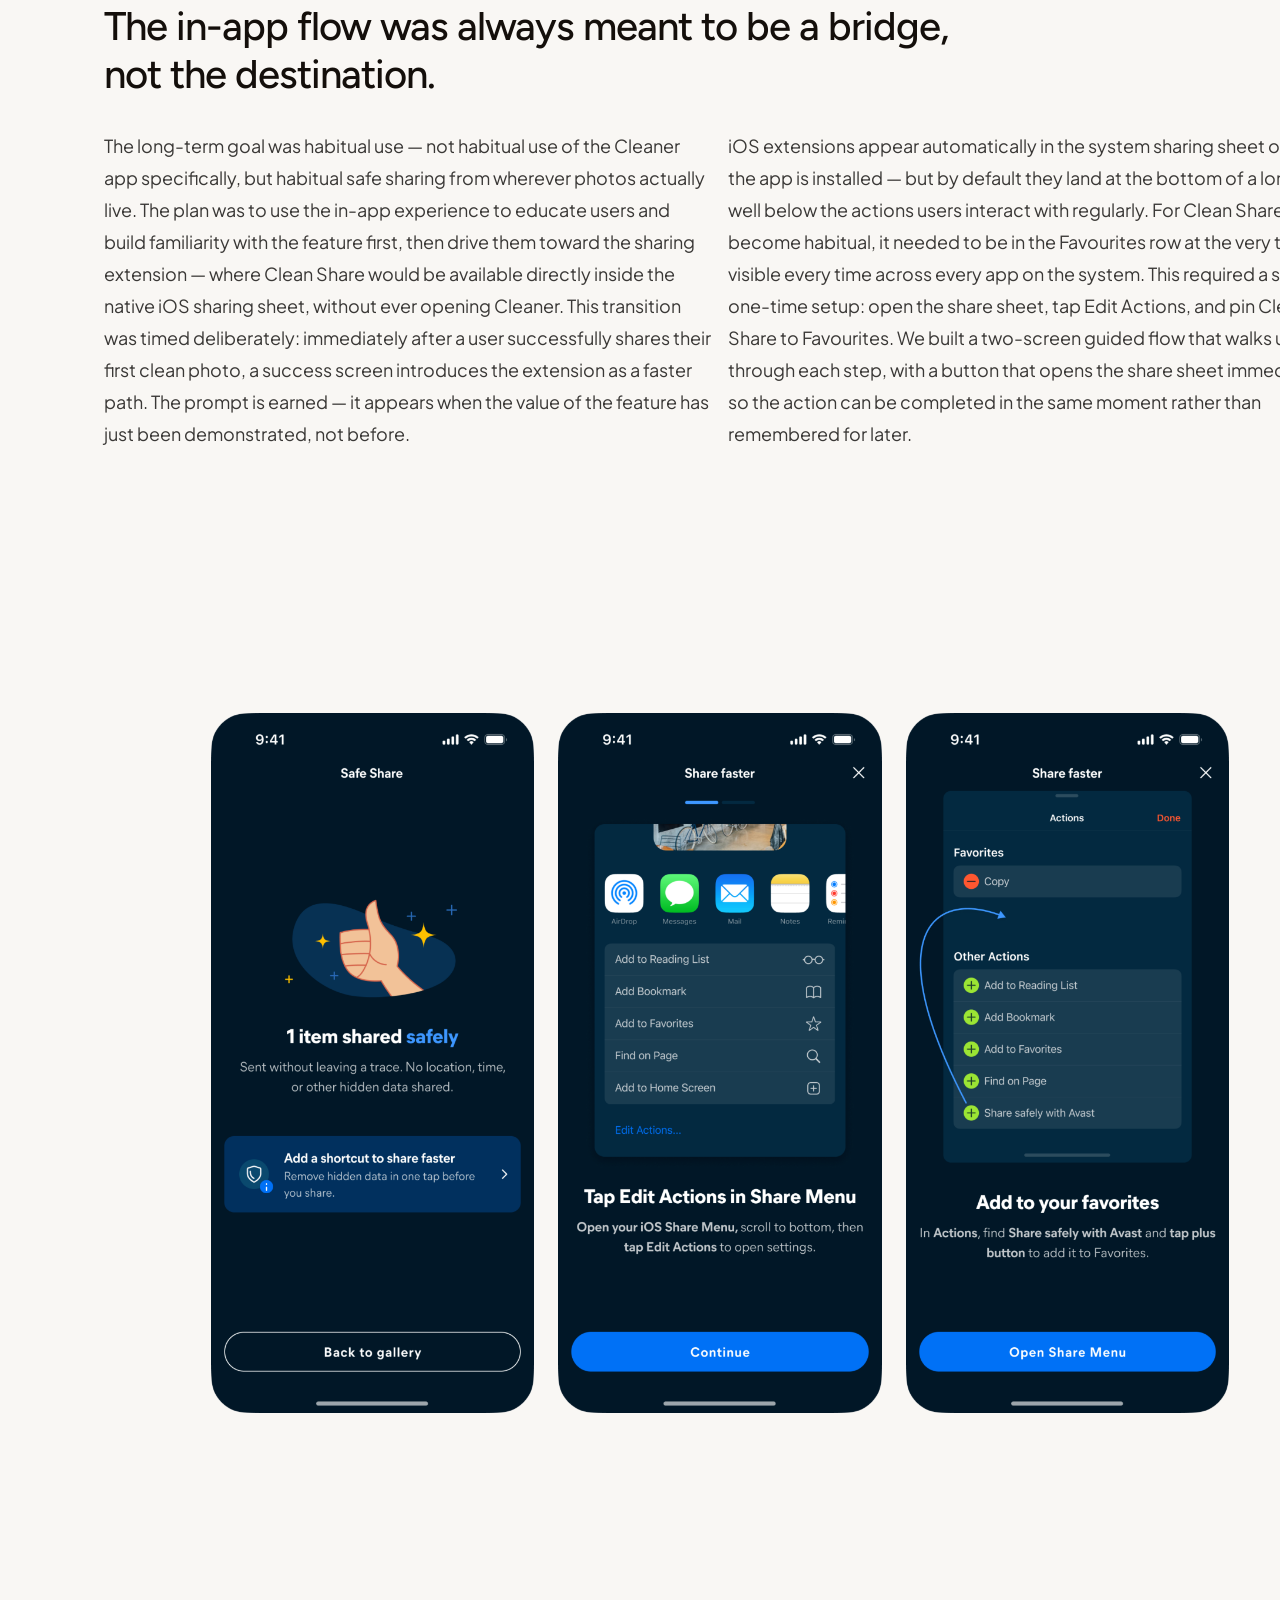
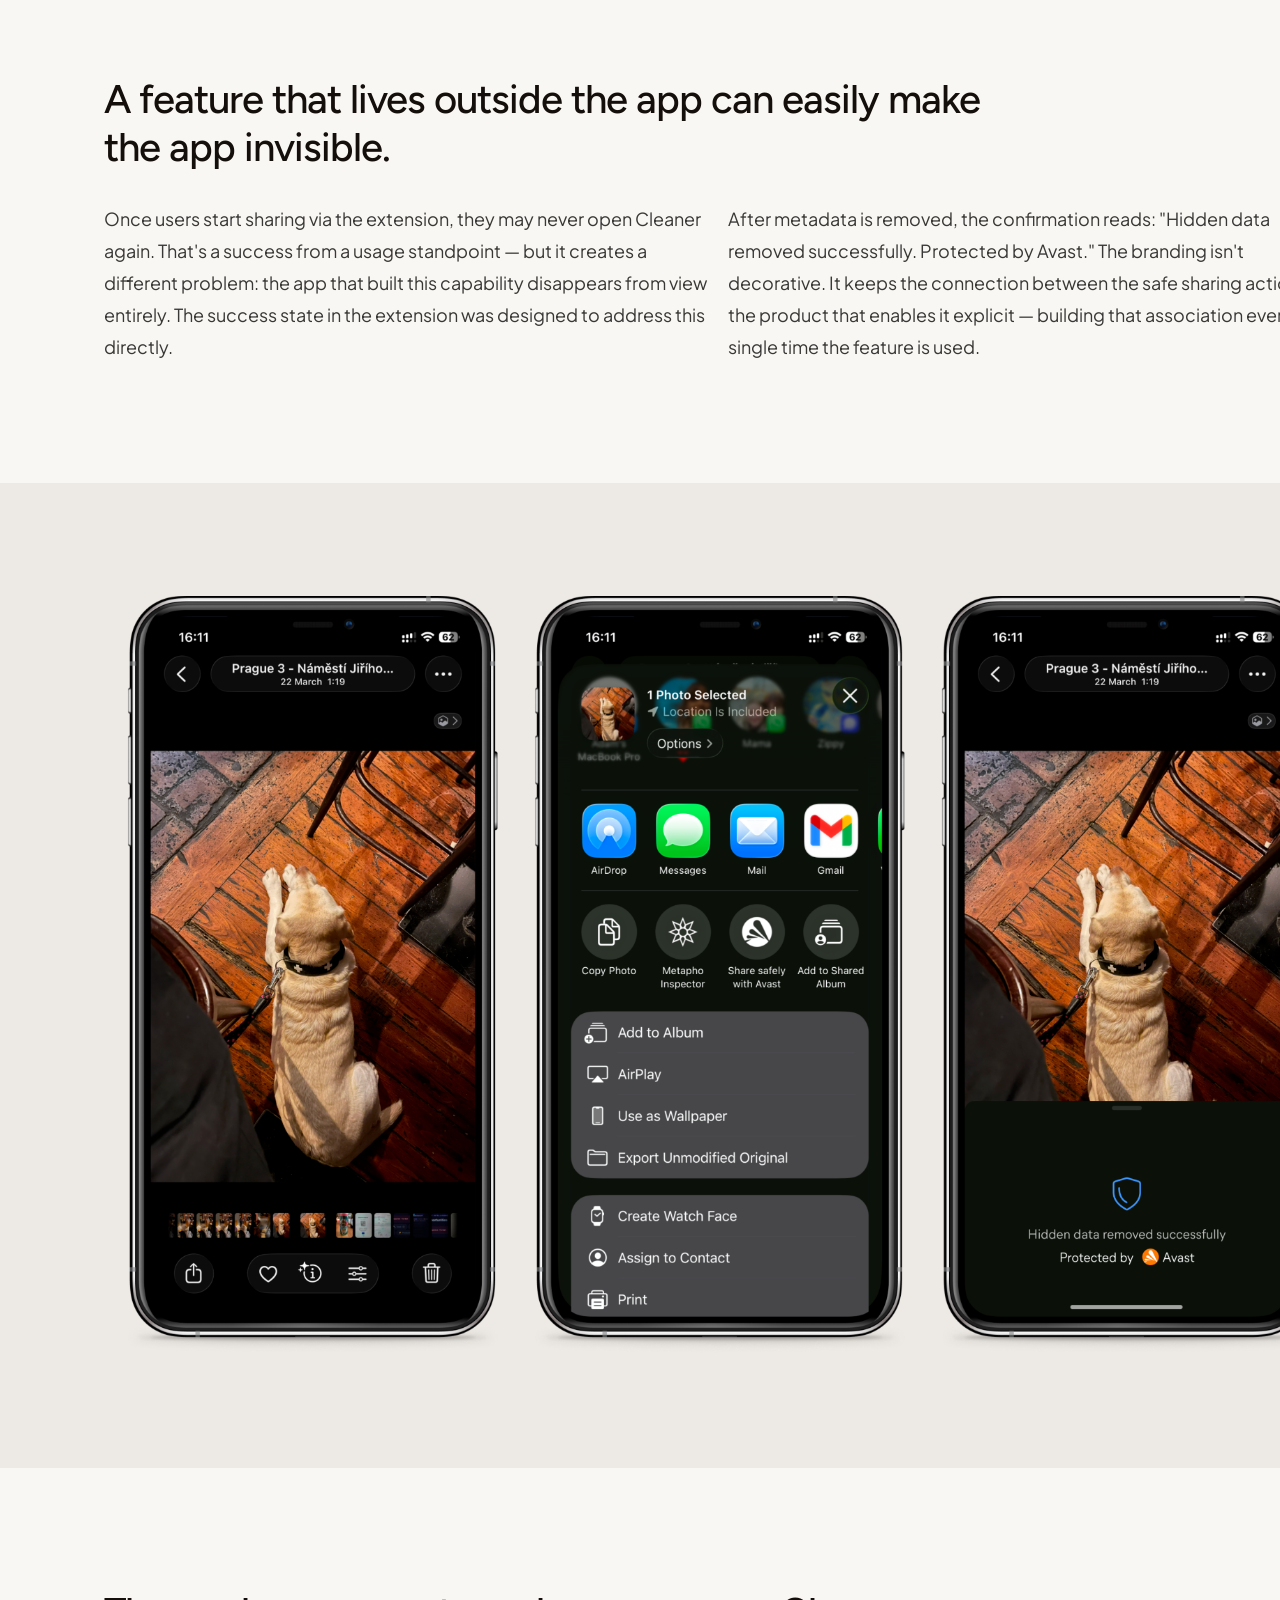
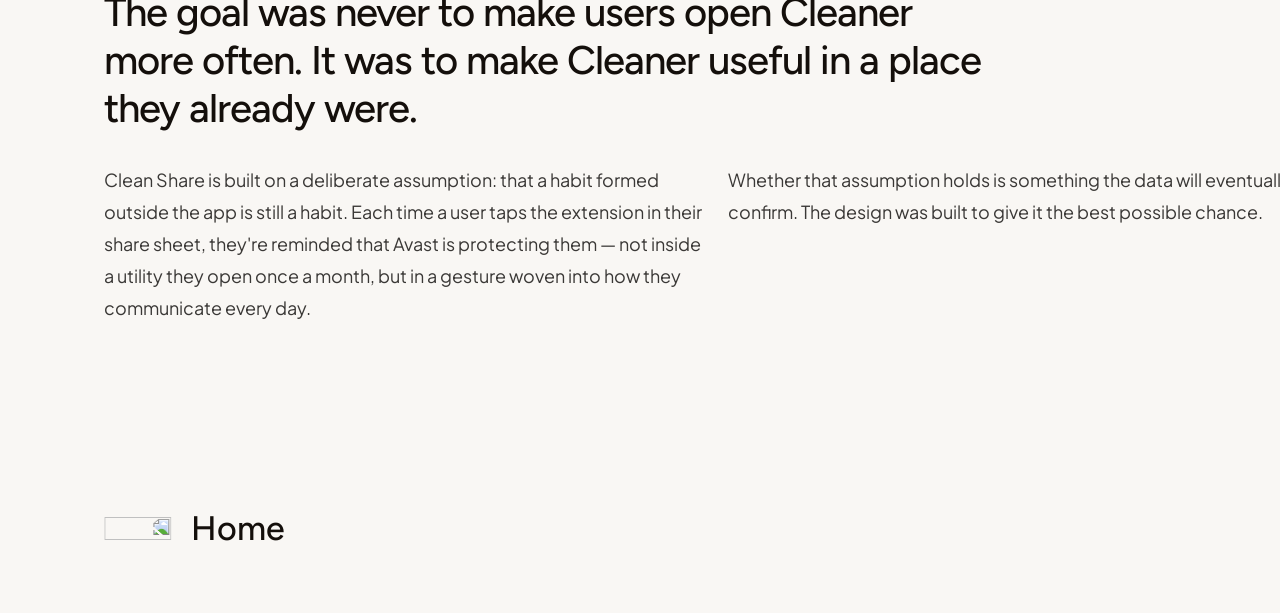
==== commit 8c319c50: "Download clean-share images locally at 2× resolution All 17 unique images downloaded from Figma and " ====
--- a/clean-share.html
+++ b/clean-share.html
@@ -200,8 +200,8 @@
   <!-- Hero phones -->
   <div class="beige">
     <div class="phones-2">
-      <img src="https://www.figma.com/api/mcp/asset/24b72835-2388-4532-a820-218ea1f0e946" alt="Share with hidden data" style="width: 383.016px; height: 759px; object-fit: cover; flex-shrink: 0; display: block;">
-      <img src="https://www.figma.com/api/mcp/asset/2bc55abc-857f-4154-bd85-f3508493d47a" alt="Data removed" style="width: 383.016px; height: 759px; object-fit: cover; flex-shrink: 0; display: block;">
+      <img src="assets/cs-hero-phone-1.png" alt="Share with hidden data" style="width: 383.016px; height: 759px; object-fit: cover; flex-shrink: 0; display: block;">
+      <img src="assets/cs-hero-phone-2.png" alt="Data removed" style="width: 383.016px; height: 759px; object-fit: cover; flex-shrink: 0; display: block;">
     </div>
   </div>
 
@@ -226,7 +226,7 @@
         </div>
       </div>
       <div class="col" style="display: flex; align-items: center; justify-content: center;">
-        <img src="https://www.figma.com/api/mcp/asset/b290d8e2-19e4-4cea-bfcf-04d80a7153ab" alt="Photo with metadata" style="width: 383.016px; height: 759px; object-fit: cover; display: block;">
+        <img src="assets/cs-photo-metadata.png" alt="Photo with metadata" style="width: 383.016px; height: 759px; object-fit: cover; display: block;">
       </div>
     </div>
   </div>
@@ -251,16 +251,16 @@
 
   <!-- Onboarding screens (staggered) -->
   <div class="onboarding-container">
-    <img src="https://www.figma.com/api/mcp/asset/571e4e5f-aa0a-4f94-b0a5-1f4d2aac6f66" alt="Onboarding 1" style="position: absolute; left: calc(var(--side) + 83px); top: 155.84px; width: 323.453px; height: 700px; object-fit: cover;">
-    <img src="https://www.figma.com/api/mcp/asset/eb615f56-b5e5-4257-875d-ae4bf0b4b9a8" alt="Onboarding 2" style="position: absolute; left: calc(var(--side) + 454.45px); top: 55.84px; width: 323.453px; height: 700px; object-fit: cover;">
-    <img src="https://www.figma.com/api/mcp/asset/6b5481e1-417b-48cc-84e6-d495c2b86be4" alt="Onboarding 3" style="position: absolute; left: calc(var(--side) + 825.91px); top: 105.84px; width: 323.453px; height: 700px; object-fit: cover;">
+    <img src="assets/cs-onboarding-1.png" alt="Onboarding 1" style="position: absolute; left: calc(var(--side) + 83px); top: 155.84px; width: 323.453px; height: 700px; object-fit: cover;">
+    <img src="assets/cs-onboarding-2.png" alt="Onboarding 2" style="position: absolute; left: calc(var(--side) + 454.45px); top: 55.84px; width: 323.453px; height: 700px; object-fit: cover;">
+    <img src="assets/cs-onboarding-3.png" alt="Onboarding 3" style="position: absolute; left: calc(var(--side) + 825.91px); top: 105.84px; width: 323.453px; height: 700px; object-fit: cover;">
   </div>
 
   <!-- I wanted users to see exactly what was happening (phone left, text right, bottom sheets) -->
   <div class="inapp-section">
     <!-- Left: phone -->
     <div class="inapp-left">
-      <img src="https://www.figma.com/api/mcp/asset/24b72835-2388-4532-a820-218ea1f0e946" alt="Share screen" style="position: absolute; left: 112px; top: 0; width: 383.016px; height: 759px; object-fit: cover;">
+      <img src="assets/cs-hero-phone-1.png" alt="Share screen" style="position: absolute; left: 112px; top: 0; width: 383.016px; height: 759px; object-fit: cover;">
     </div>
     <!-- Right: text -->
     <div class="inapp-right">
@@ -268,8 +268,8 @@
       <p class="body">The in-app flow was designed around clarity of process. Users select photos, confirm through a bottom sheet that explains precisely what will occur — a clean copy will be created, hidden details removed, the original untouched — then watch the removal happen before the native iOS sharing sheet opens. Each state communicates its own stage in the sequence: selecting, confirming, removing, done.</p>
     </div>
     <!-- Bottom sheets (positioned relative to inapp-section) -->
-    <img src="https://www.figma.com/api/mcp/asset/bcc13155-fab3-4ba6-85d8-648f333593fd" alt="Removing metadata" style="position: absolute; left: calc(var(--side) + 520px); top: 709px; width: 323px; height: 215.328px; object-fit: cover;">
-    <img src="https://www.figma.com/api/mcp/asset/505be61e-964f-4d43-82f3-873e93a480eb" alt="Success" style="position: absolute; left: calc(var(--side) + 883px); top: 709px; width: 323px; height: 215.328px; object-fit: cover;">
+    <img src="assets/cs-removing-metadata.png" alt="Removing metadata" style="position: absolute; left: calc(var(--side) + 520px); top: 709px; width: 323px; height: 215.328px; object-fit: cover;">
+    <img src="assets/cs-success.png" alt="Success" style="position: absolute; left: calc(var(--side) + 883px); top: 709px; width: 323px; height: 215.328px; object-fit: cover;">
   </div>
 
   <!-- "View hidden data" text -->
@@ -280,9 +280,9 @@
   <!-- Preview multi phones (3 centered, mixed heights) -->
   <div style="width: 100%;">
     <div class="phones-row">
-      <img src="https://www.figma.com/api/mcp/asset/f33c9297-064c-4b03-bb1a-93944c0c80f8" alt="Select 4 photos" style="width: 300.344px; height: 650px; object-fit: cover; flex-shrink: 0; display: block;">
-      <img src="https://www.figma.com/api/mcp/asset/a69c8a00-702d-43a7-91ea-b03fb700ec47" alt="Preview multi frame" style="width: 383.016px; height: 759px; object-fit: cover; flex-shrink: 0; display: block;">
-      <img src="https://www.figma.com/api/mcp/asset/616a5345-1538-4a36-a7c7-2077f582ac17" alt="Select 8 photos" style="width: 300.344px; height: 650px; object-fit: cover; flex-shrink: 0; display: block;">
+      <img src="assets/cs-select-4.png" alt="Select 4 photos" style="width: 300.344px; height: 650px; object-fit: cover; flex-shrink: 0; display: block;">
+      <img src="assets/cs-preview-multi.png" alt="Preview multi frame" style="width: 383.016px; height: 759px; object-fit: cover; flex-shrink: 0; display: block;">
+      <img src="assets/cs-select-8.png" alt="Select 8 photos" style="width: 300.344px; height: 650px; object-fit: cover; flex-shrink: 0; display: block;">
     </div>
   </div>
 
@@ -298,9 +298,9 @@
   <!-- Extension nudge + setup phones (3 centered, 323×700) -->
   <div style="width: 100%;">
     <div class="phones-row">
-      <img src="https://www.figma.com/api/mcp/asset/d02bd467-b783-4f61-b16b-74ea43a3841f" alt="1 item shared safely — extension nudge" style="width: 323.453px; height: 700px; object-fit: cover; flex-shrink: 0; display: block;">
-      <img src="https://www.figma.com/api/mcp/asset/a76e1315-8569-491b-8e91-afb74d6a6f2d" alt="Tap Edit Actions in share menu" style="width: 323.453px; height: 700px; object-fit: cover; flex-shrink: 0; display: block;">
-      <img src="https://www.figma.com/api/mcp/asset/3e509f97-e683-48ad-91ef-bc2658b26452" alt="Add Clean Share to favourites" style="width: 323.453px; height: 700px; object-fit: cover; flex-shrink: 0; display: block;">
+      <img src="assets/cs-extension-nudge.png" alt="1 item shared safely — extension nudge" style="width: 323.453px; height: 700px; object-fit: cover; flex-shrink: 0; display: block;">
+      <img src="assets/cs-edit-actions.png" alt="Tap Edit Actions in share menu" style="width: 323.453px; height: 700px; object-fit: cover; flex-shrink: 0; display: block;">
+      <img src="assets/cs-add-to-favourites.png" alt="Add Clean Share to favourites" style="width: 323.453px; height: 700px; object-fit: cover; flex-shrink: 0; display: block;">
     </div>
   </div>
 
@@ -316,9 +316,9 @@
   <!-- Extension phones in beige (3 centered, 383×759) -->
   <div class="beige">
     <div class="phones-row">
-      <img src="https://www.figma.com/api/mcp/asset/f15d685f-f2b9-411c-b80e-45826beb54fd" alt="Photo" style="width: 383.016px; height: 759px; object-fit: cover; flex-shrink: 0; display: block;">
-      <img src="https://www.figma.com/api/mcp/asset/739e9899-6e14-40a7-acca-1089b6386d7d" alt="Share sheet" style="width: 383.016px; height: 759px; object-fit: cover; flex-shrink: 0; display: block;">
-      <img src="https://www.figma.com/api/mcp/asset/b48a4d6f-4df0-42c6-b46e-802affafc29f" alt="Protected by Avast" style="width: 383.016px; height: 759px; object-fit: cover; flex-shrink: 0; display: block;">
+      <img src="assets/cs-photo.png" alt="Photo" style="width: 383.016px; height: 759px; object-fit: cover; flex-shrink: 0; display: block;">
+      <img src="assets/cs-share-sheet.png" alt="Share sheet" style="width: 383.016px; height: 759px; object-fit: cover; flex-shrink: 0; display: block;">
+      <img src="assets/cs-protected.png" alt="Protected by Avast" style="width: 383.016px; height: 759px; object-fit: cover; flex-shrink: 0; display: block;">
     </div>
   </div>
 
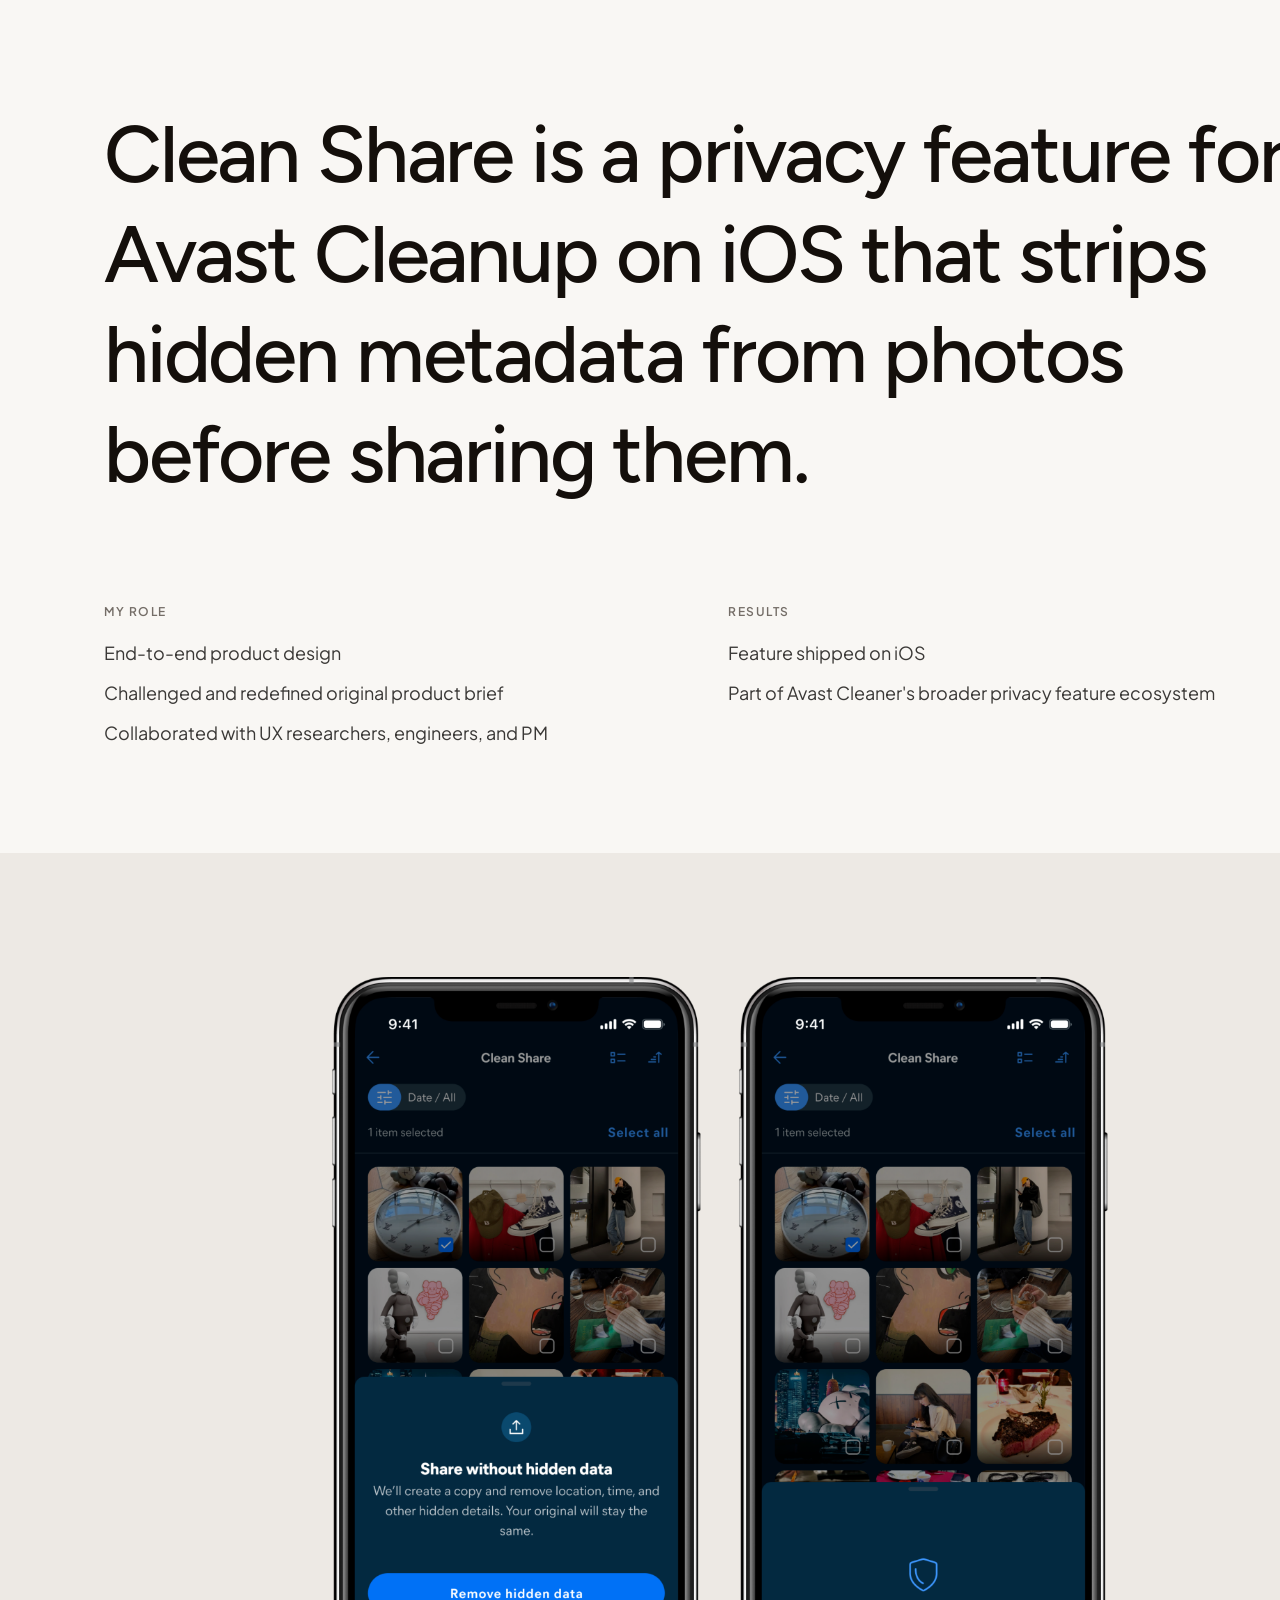
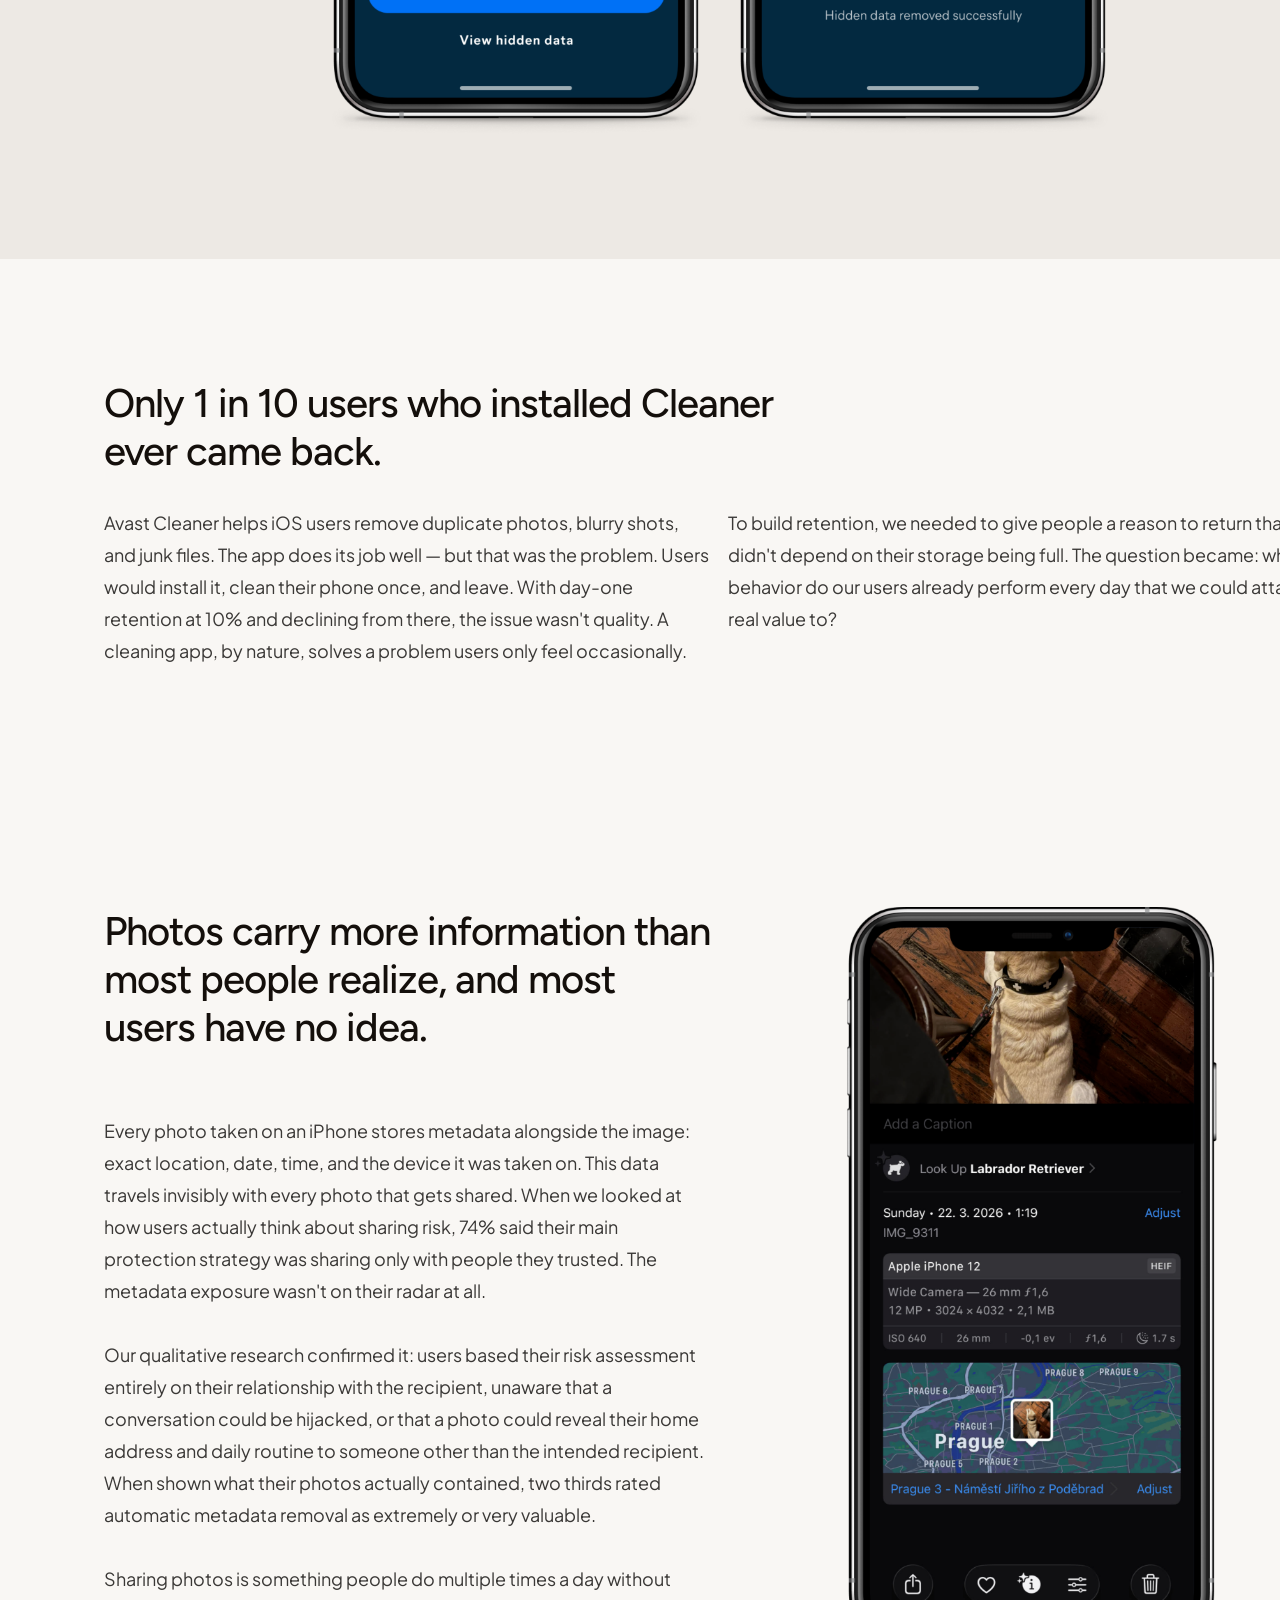
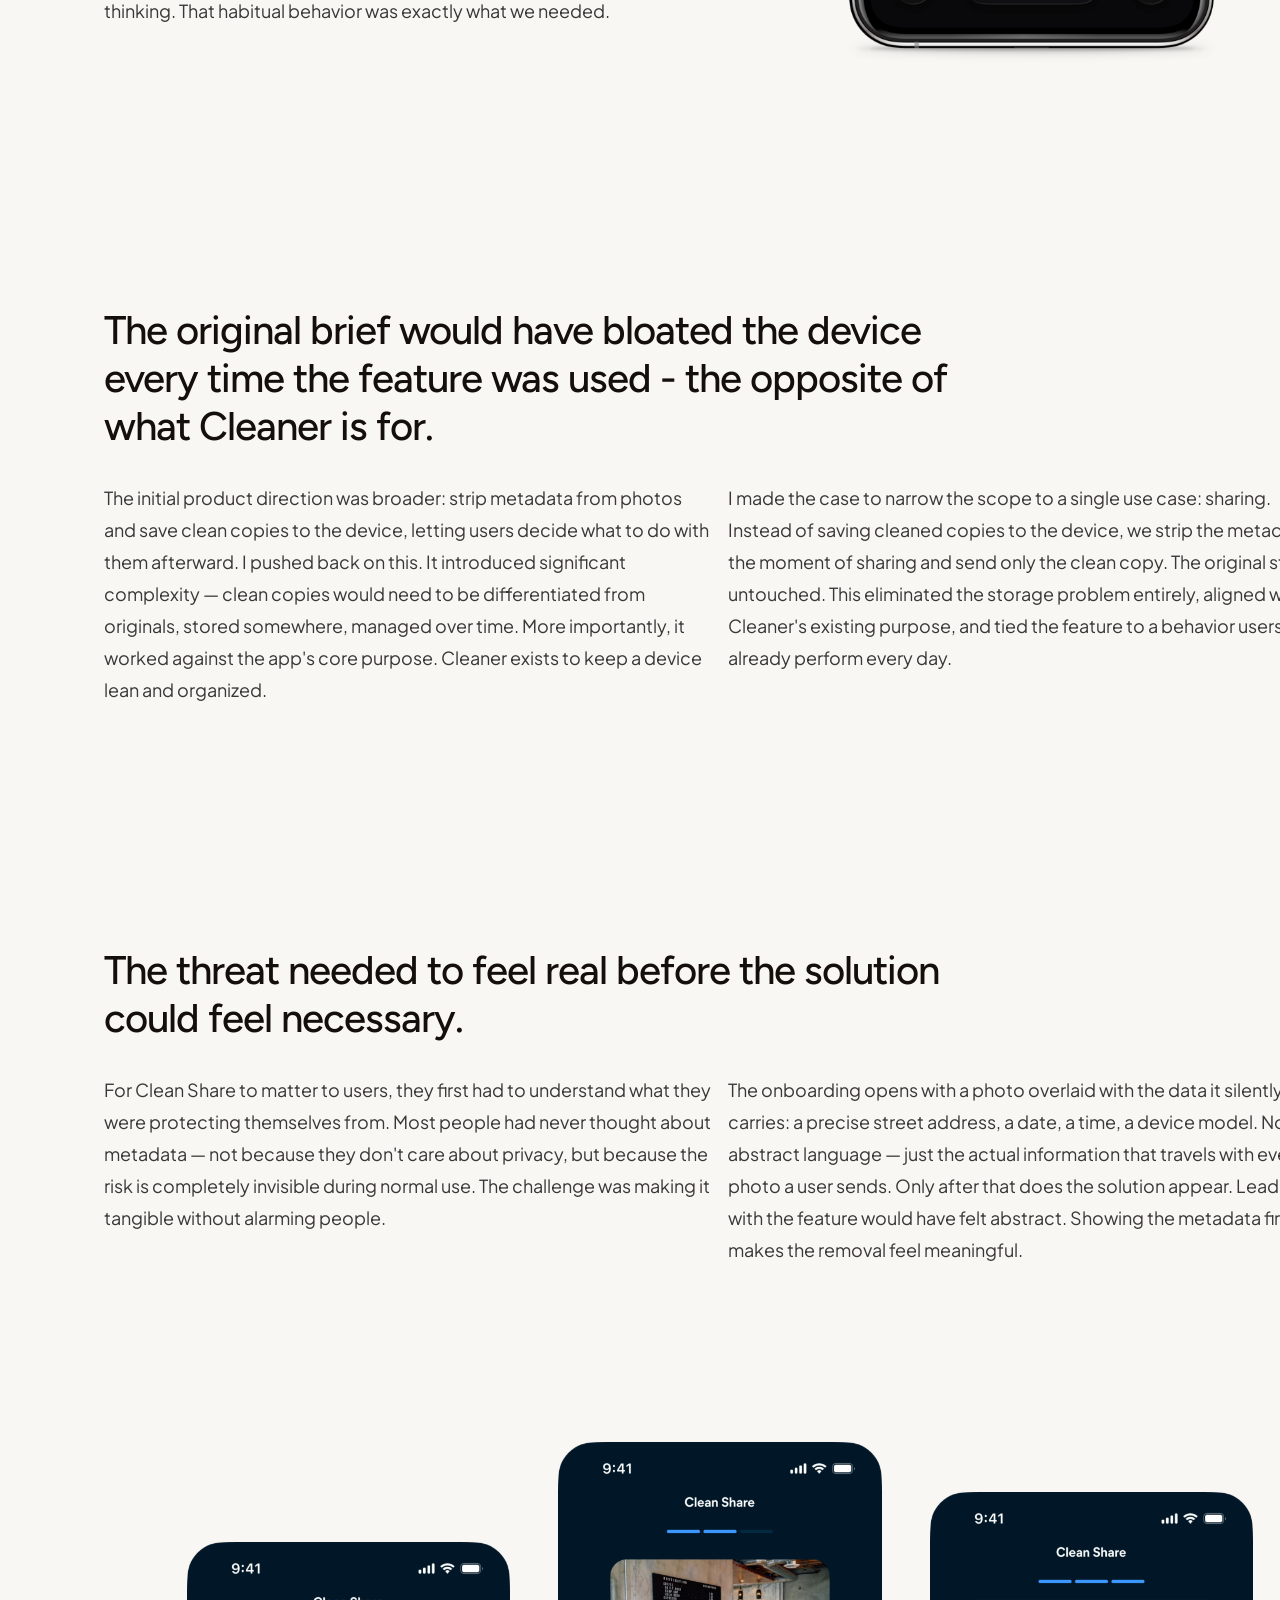
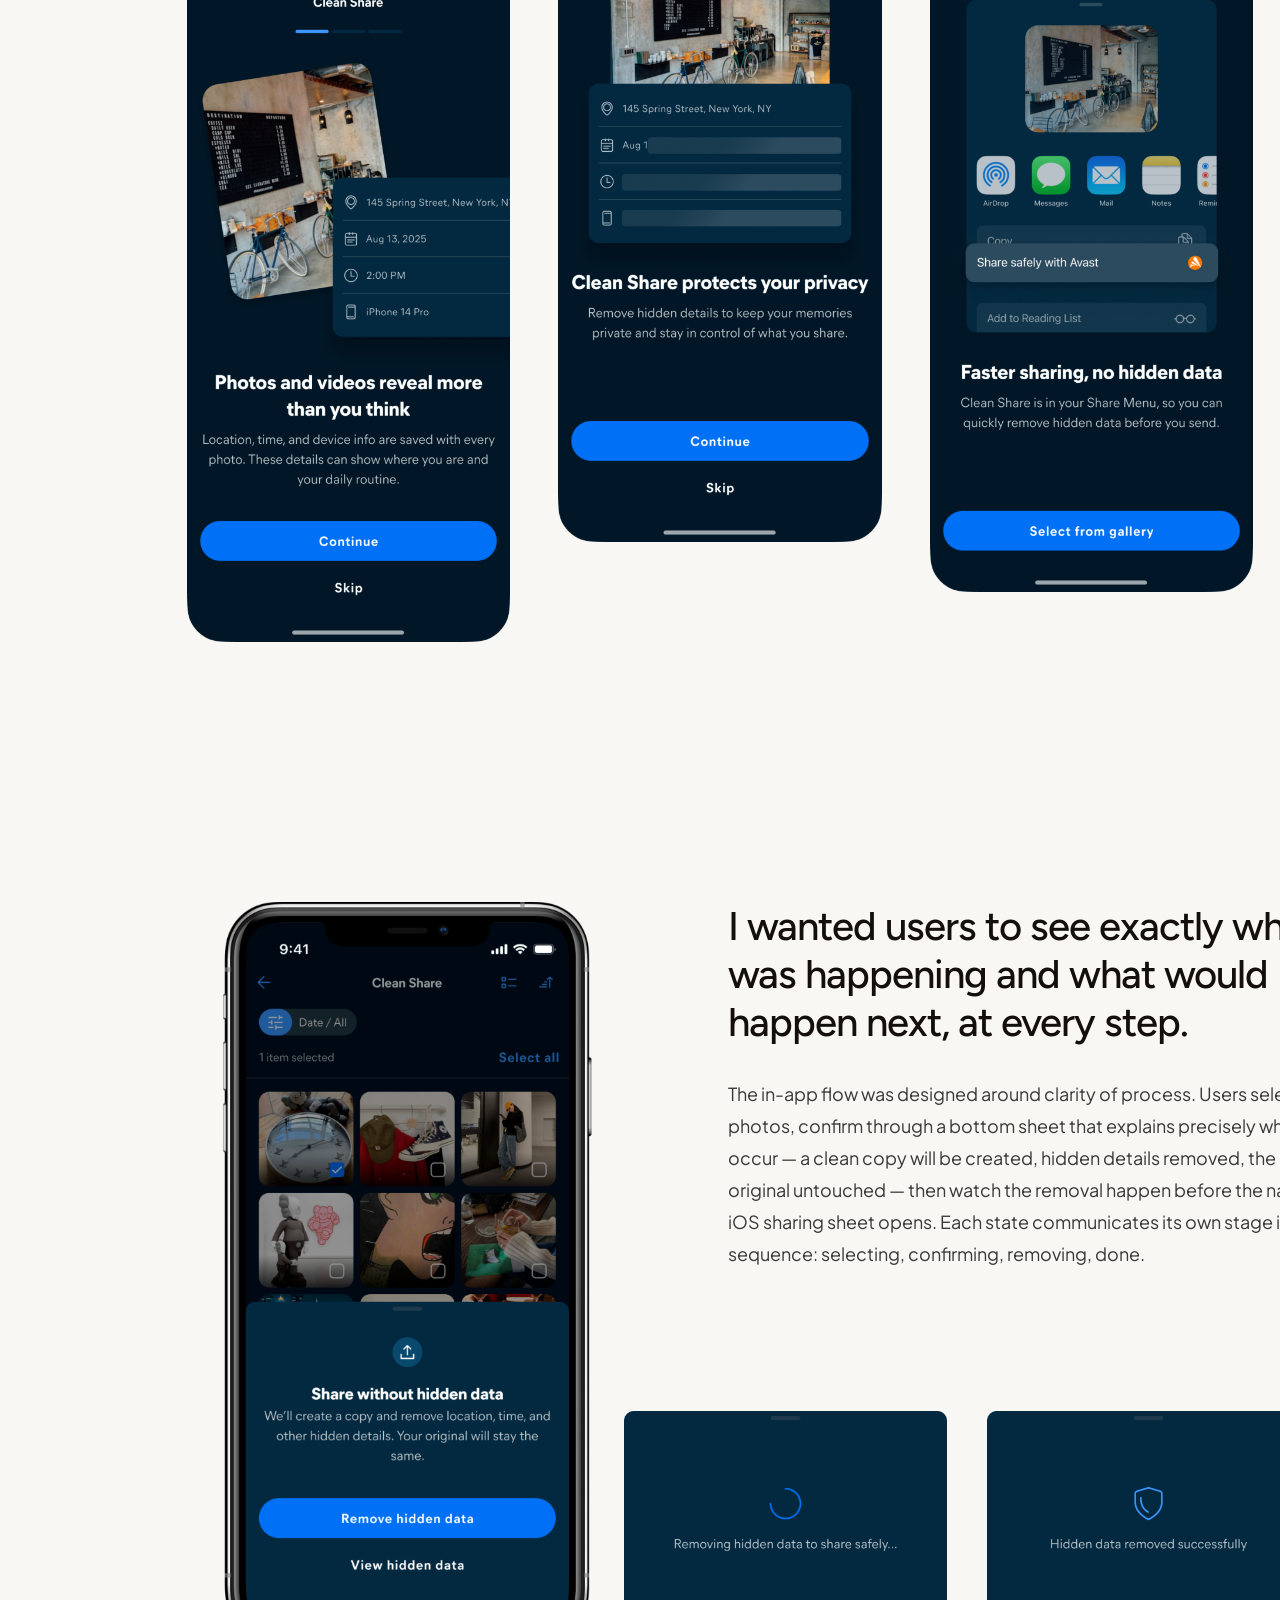
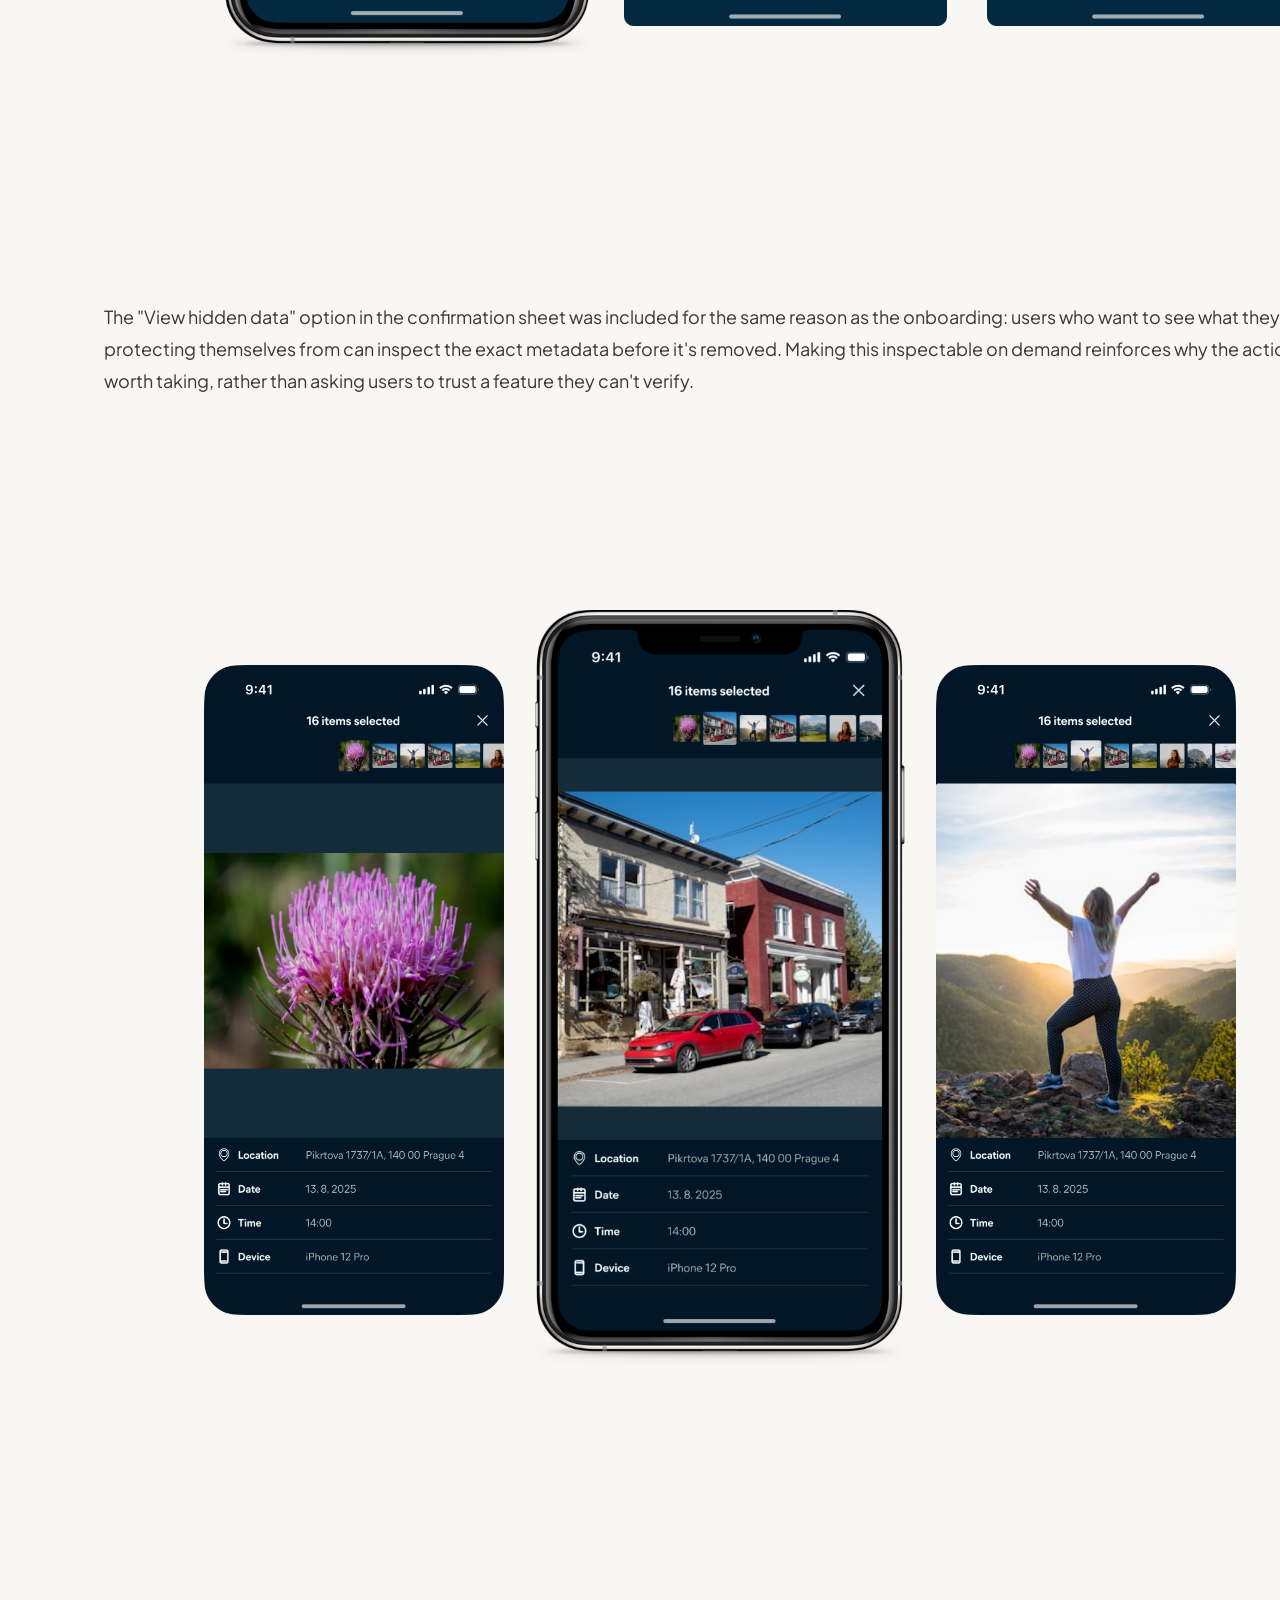
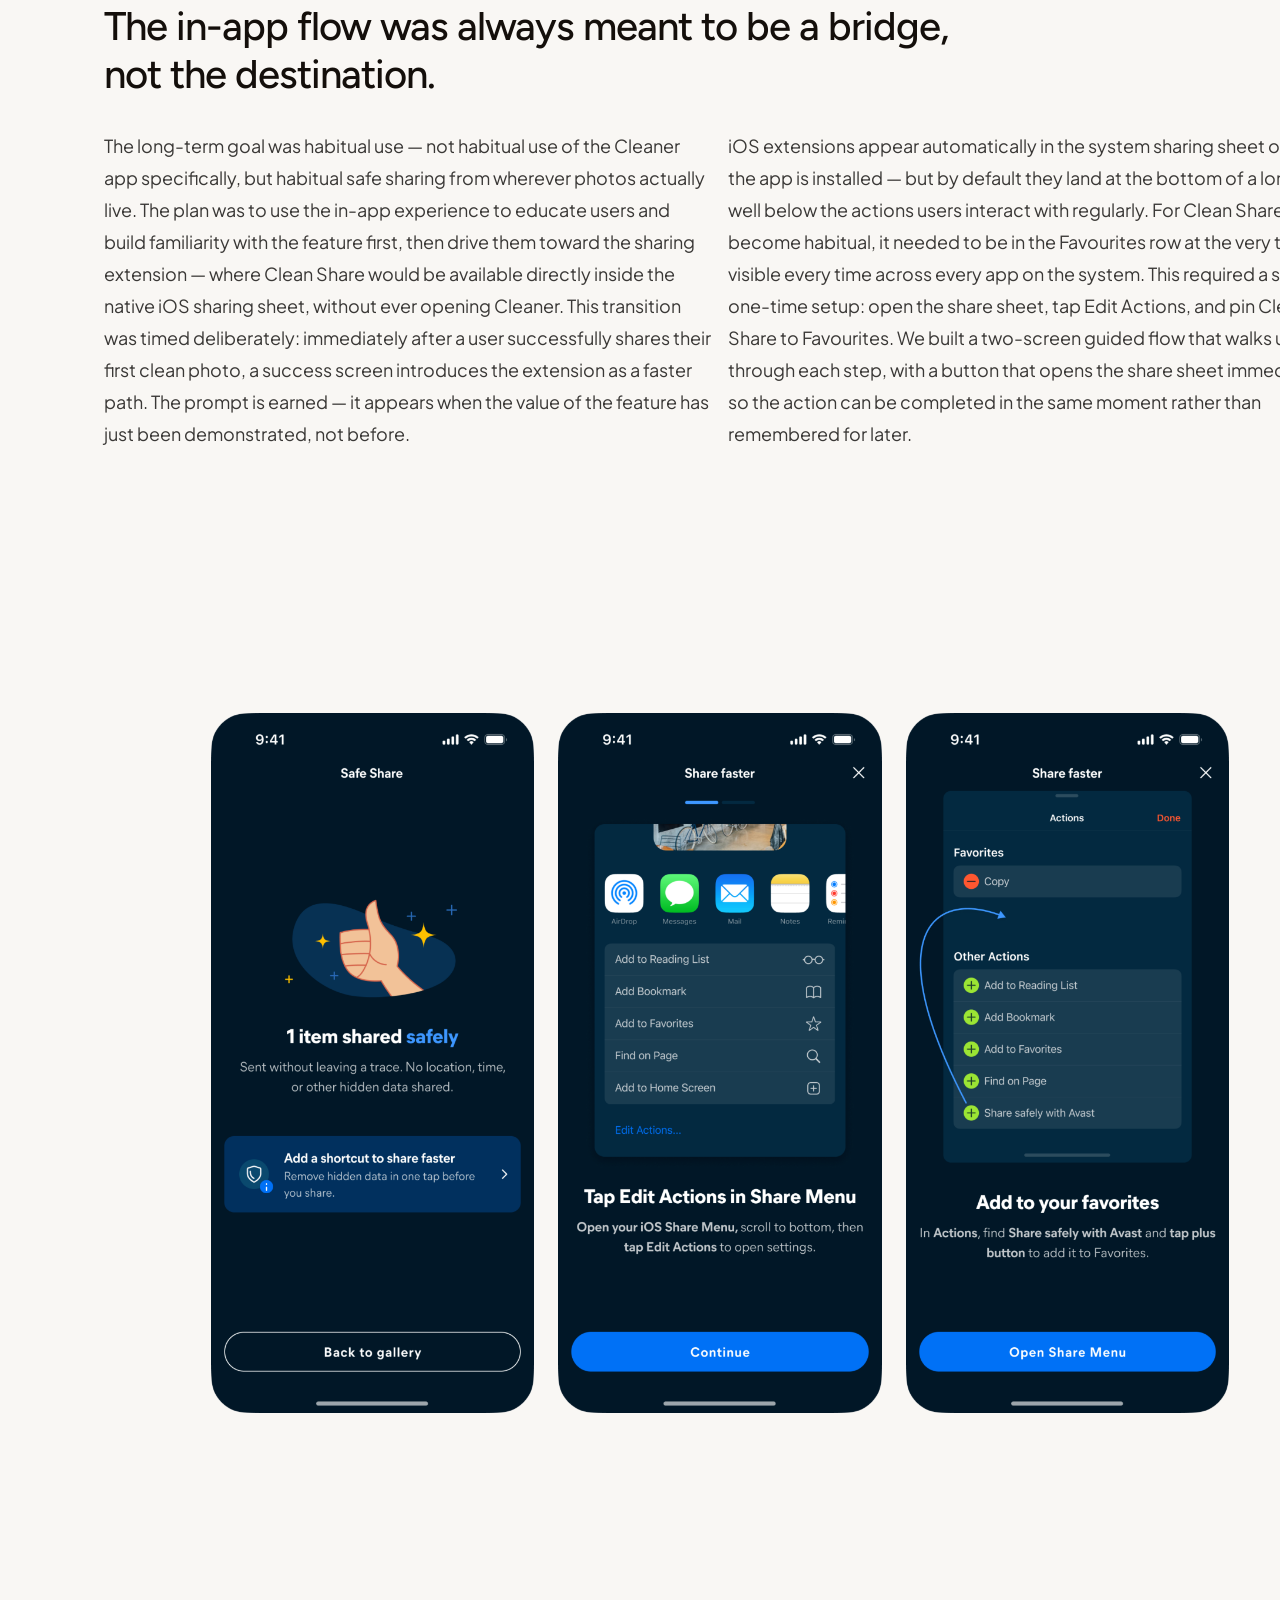
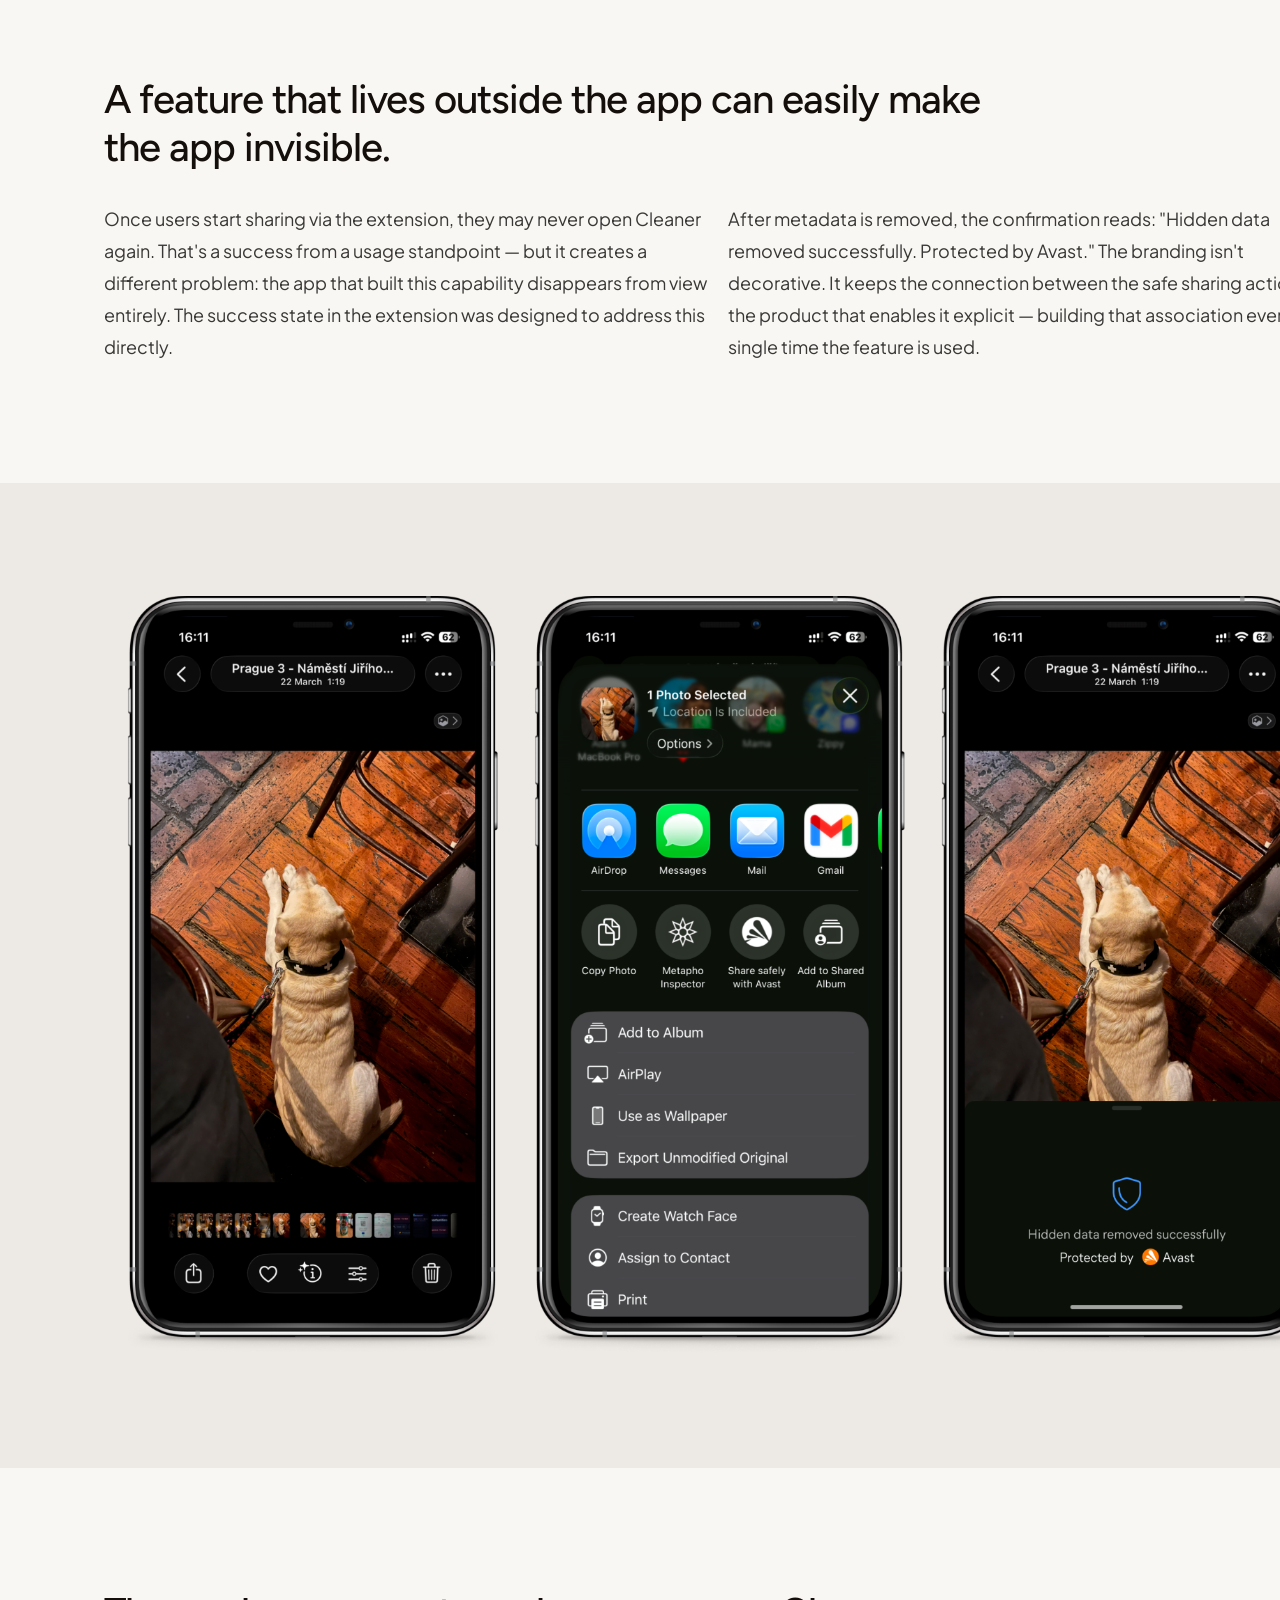
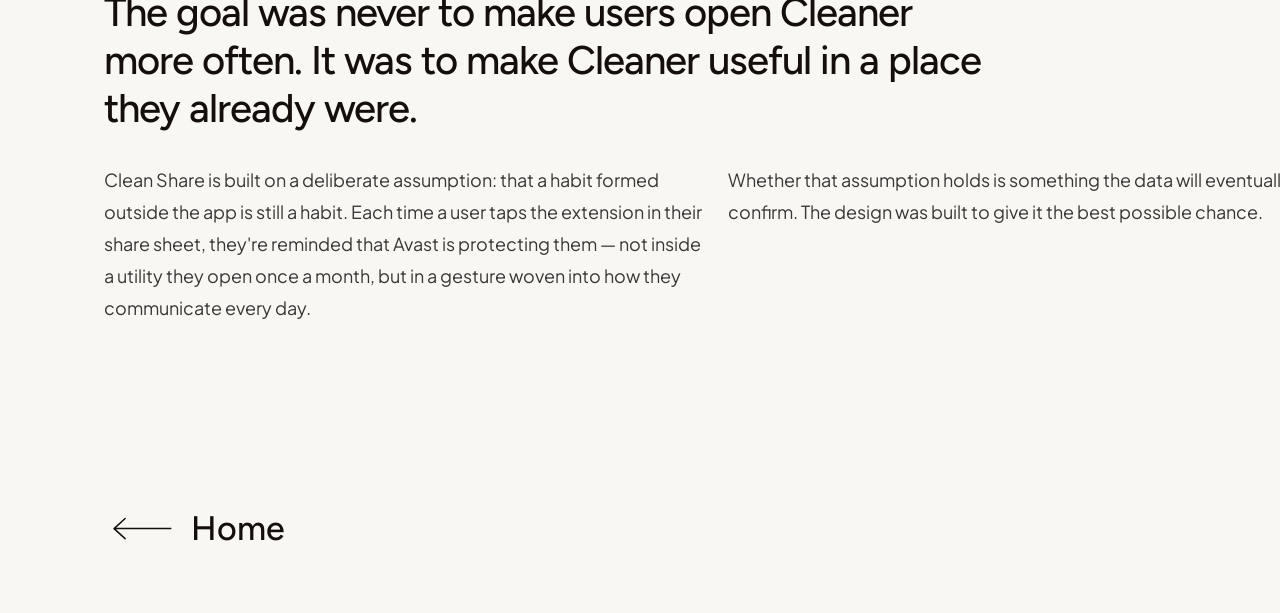
==== commit 13372152: "Replace nav arrow images with inline SVG Figma MCP asset URLs expired. Replaced all nav arrows with " ====
--- a/clean-share.html
+++ b/clean-share.html
@@ -334,7 +334,7 @@
   <!-- Footer nav (Home only — last case study) -->
   <div class="footer-nav">
     <a href="index.html" class="nav-link">
-      <img class="nav-arrow nav-arrow-back" src="https://www.figma.com/api/mcp/asset/3c53741c-ee20-42fd-ba78-c28bcc097d5f" alt="">
+      <svg class="nav-arrow nav-arrow-back" width="67" height="23" viewBox="0 0 67 23" fill="none" xmlns="http://www.w3.org/2000/svg"><path d="M0 11.5H57M57 11.5L46 1.5M57 11.5L46 21.5" stroke="#140f0b" stroke-width="1.5" stroke-linecap="round" stroke-linejoin="round"/></svg>
       <span class="nav-label">Home</span>
     </a>
   </div>
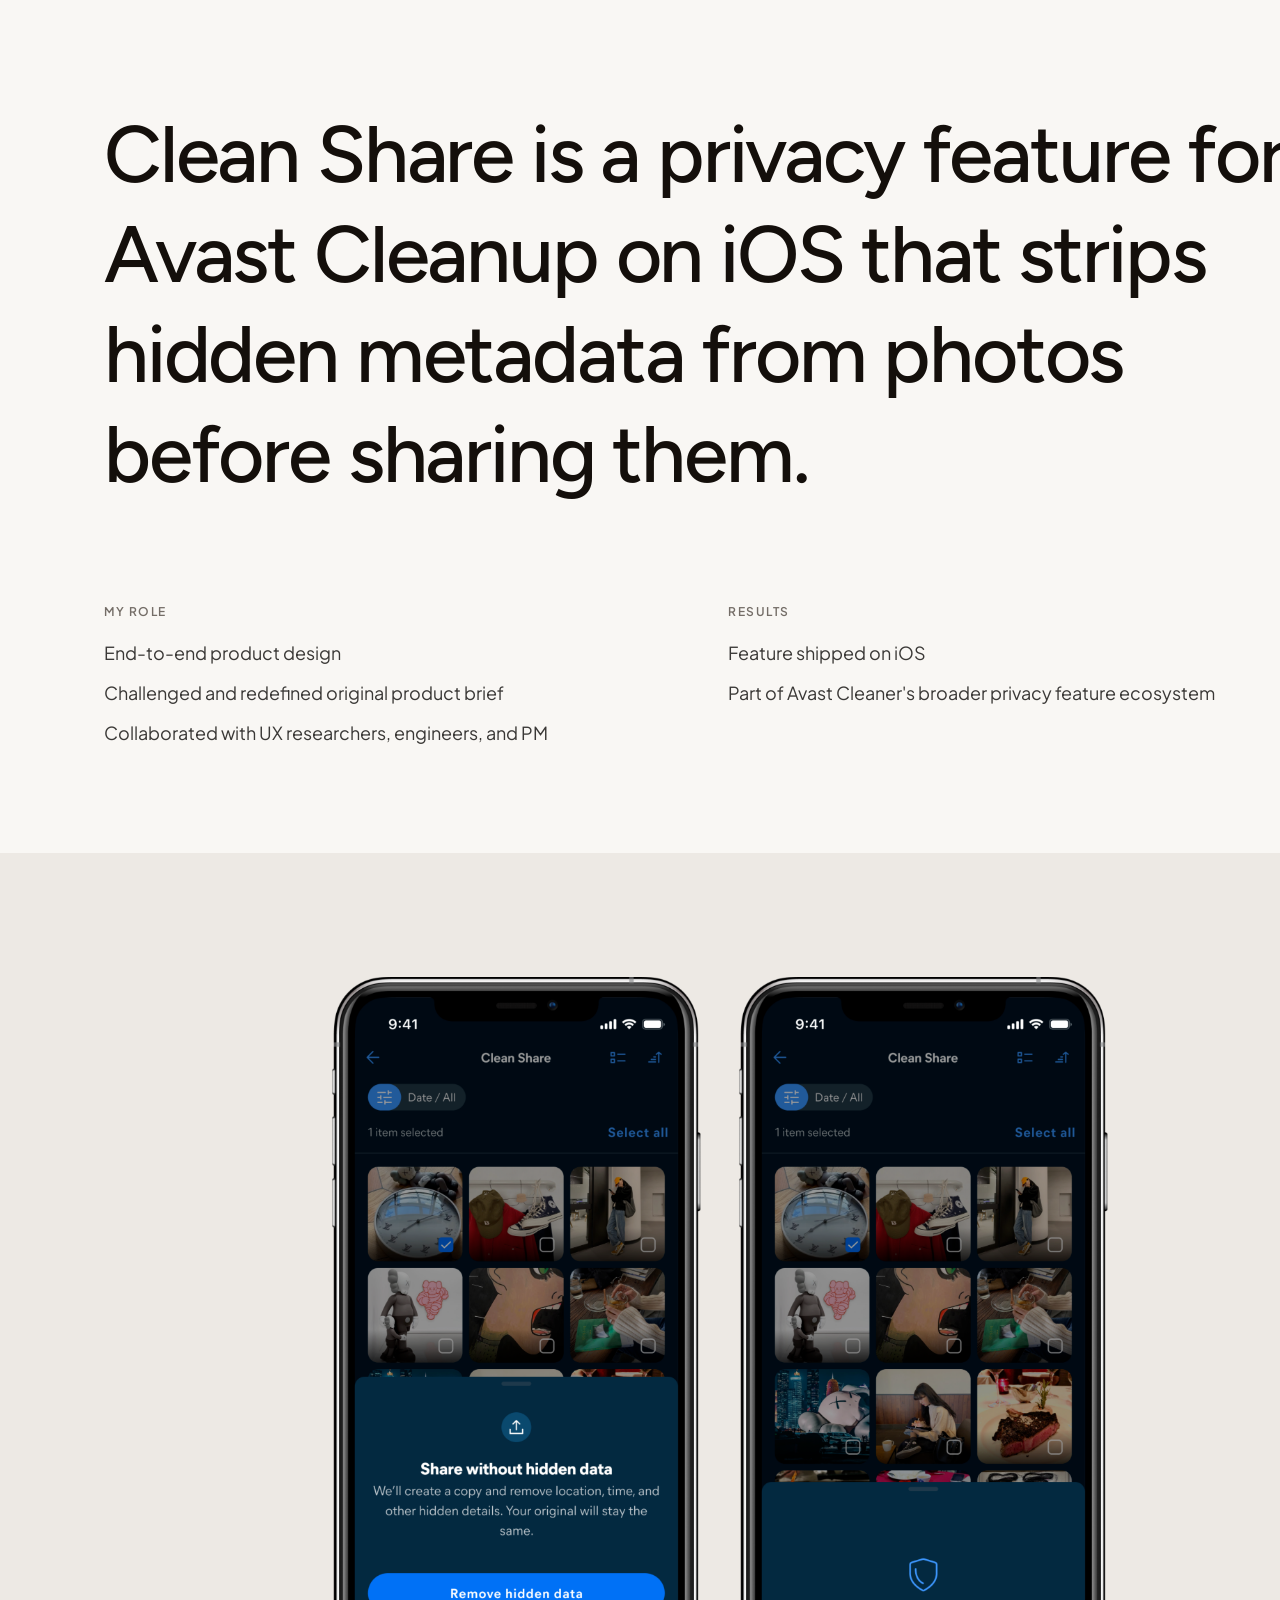
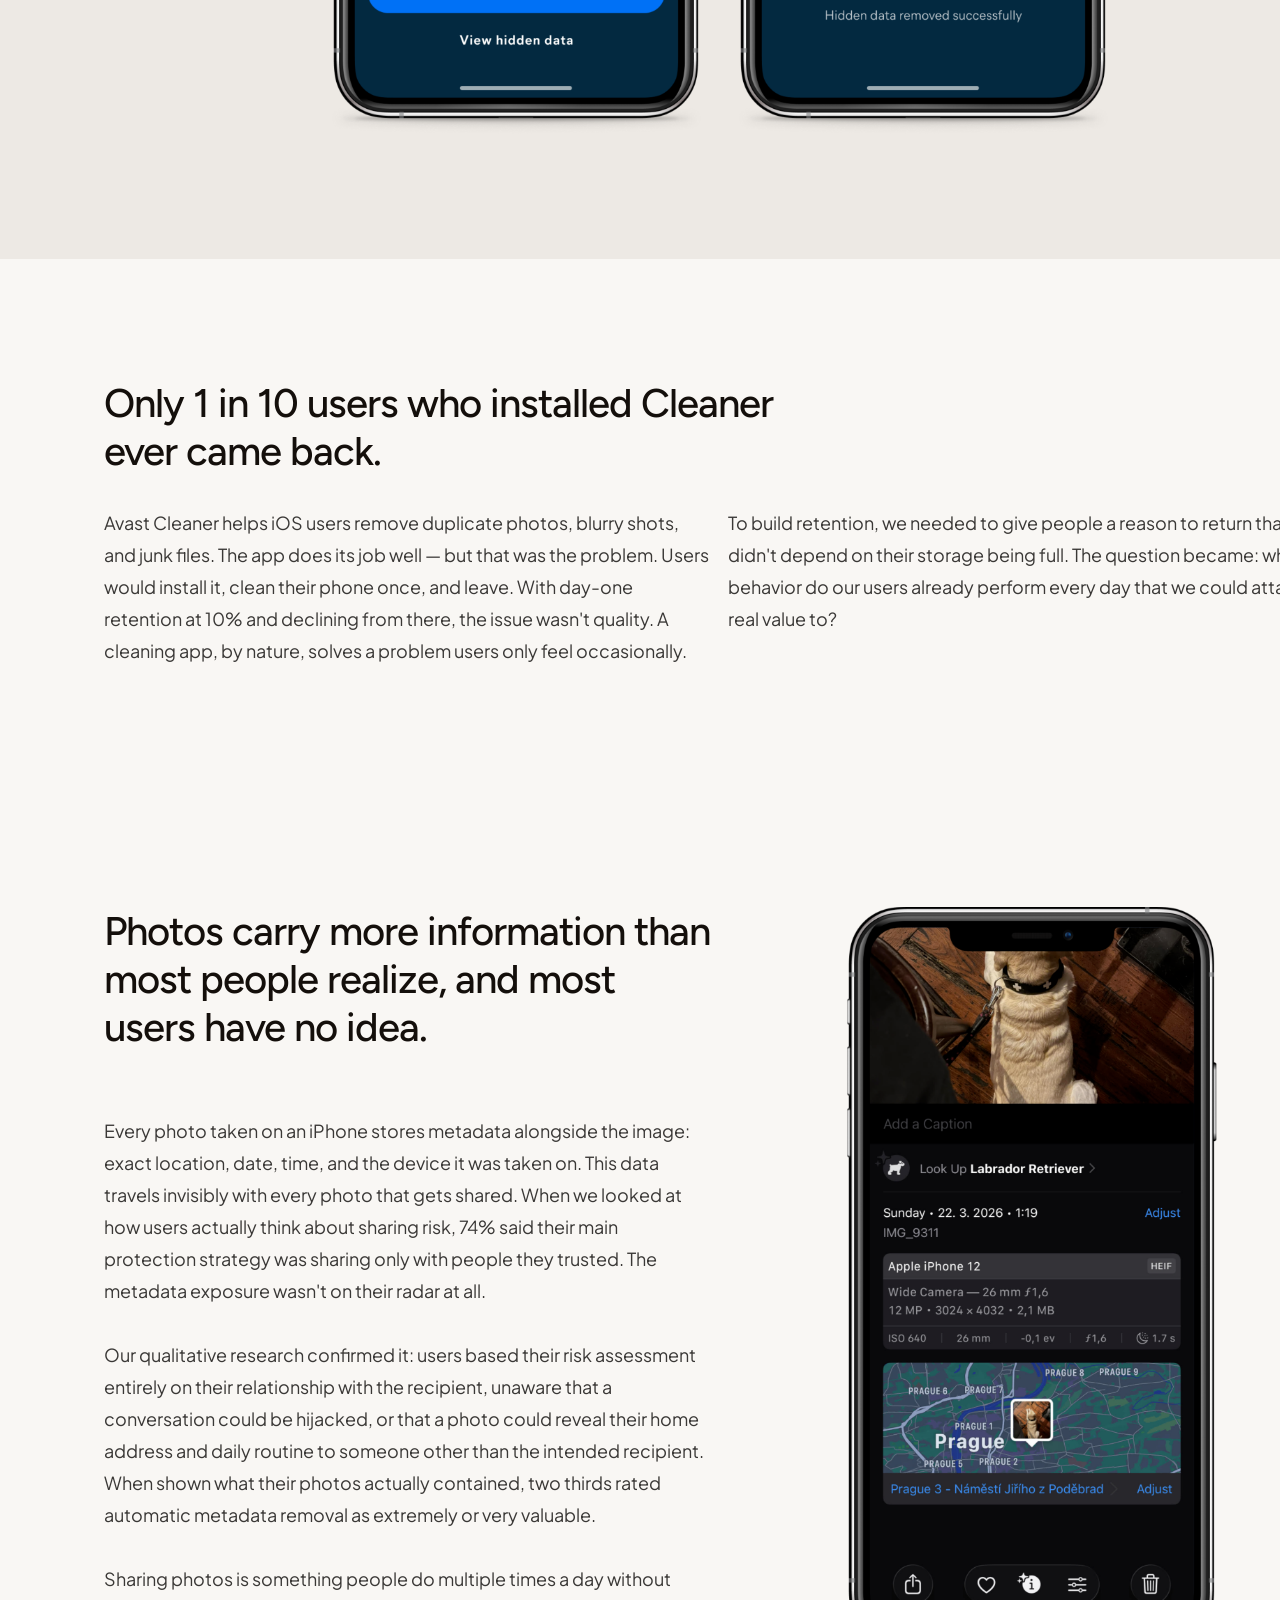
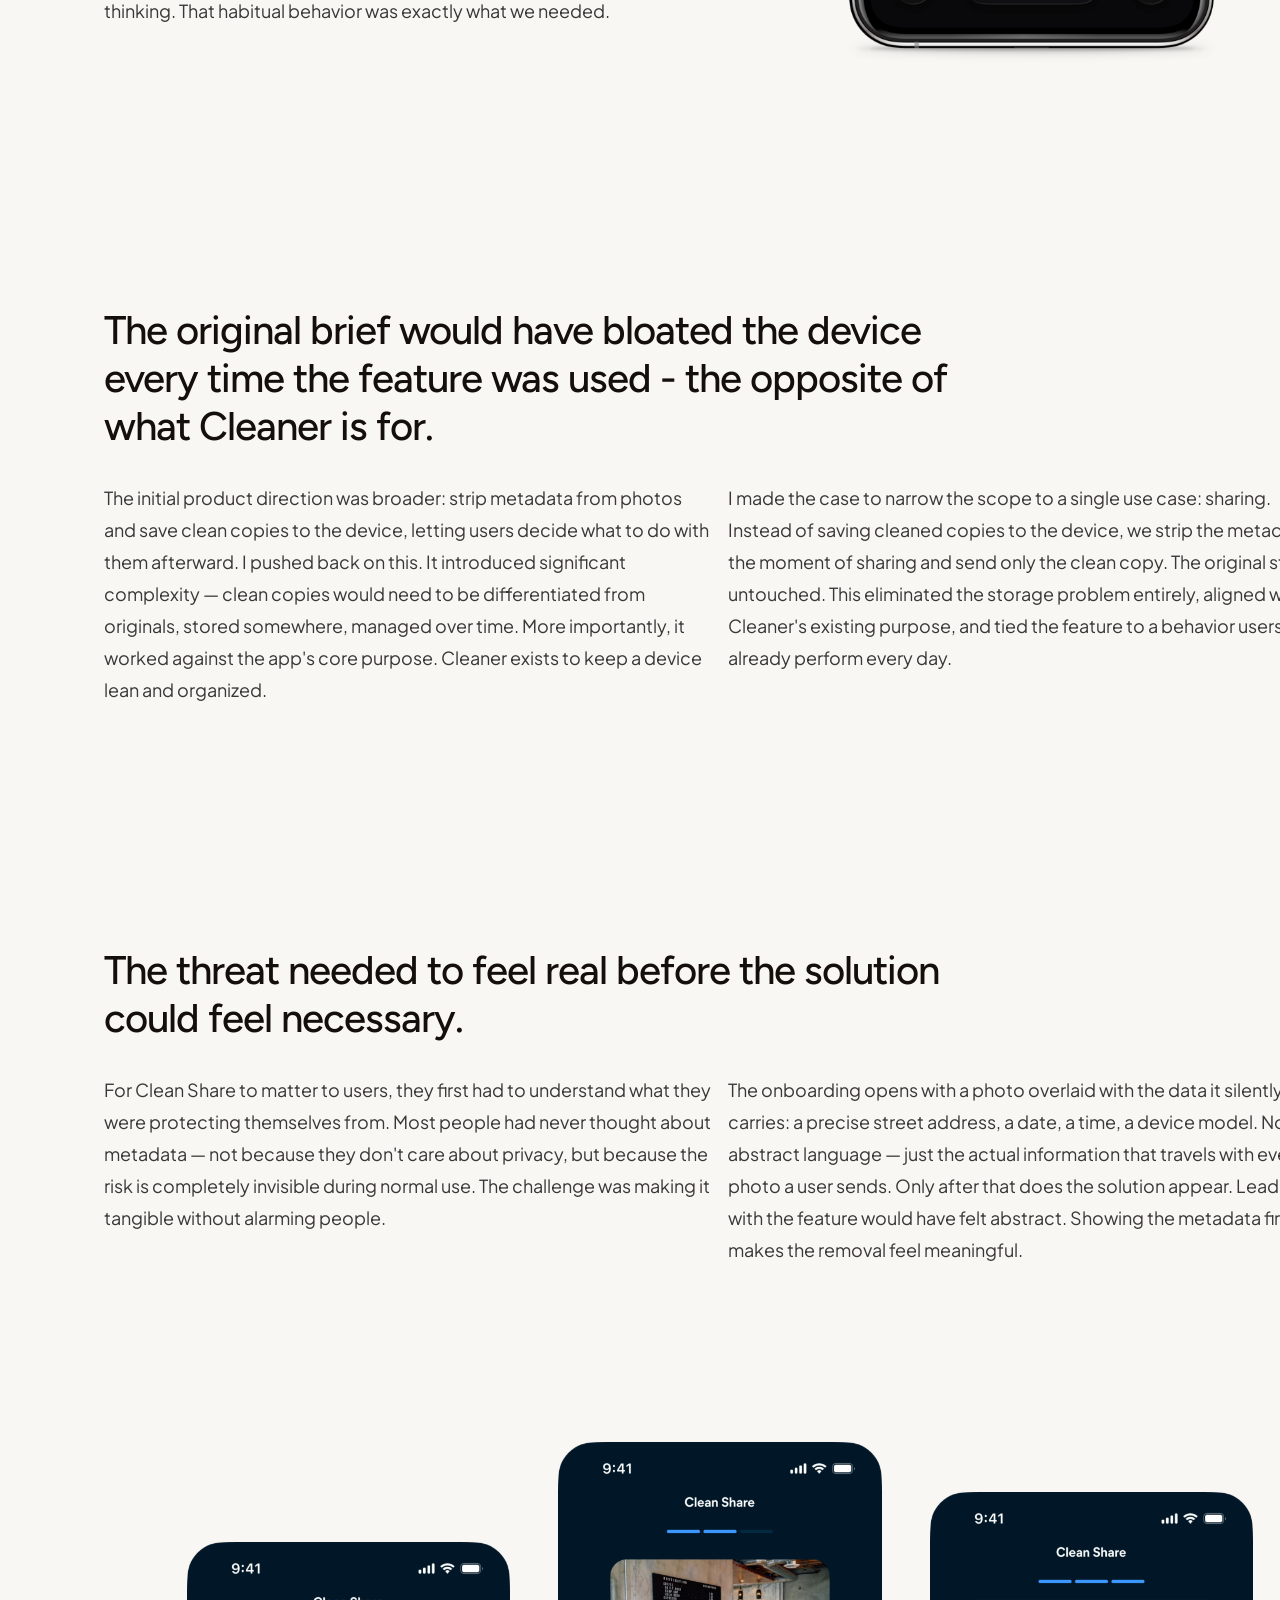
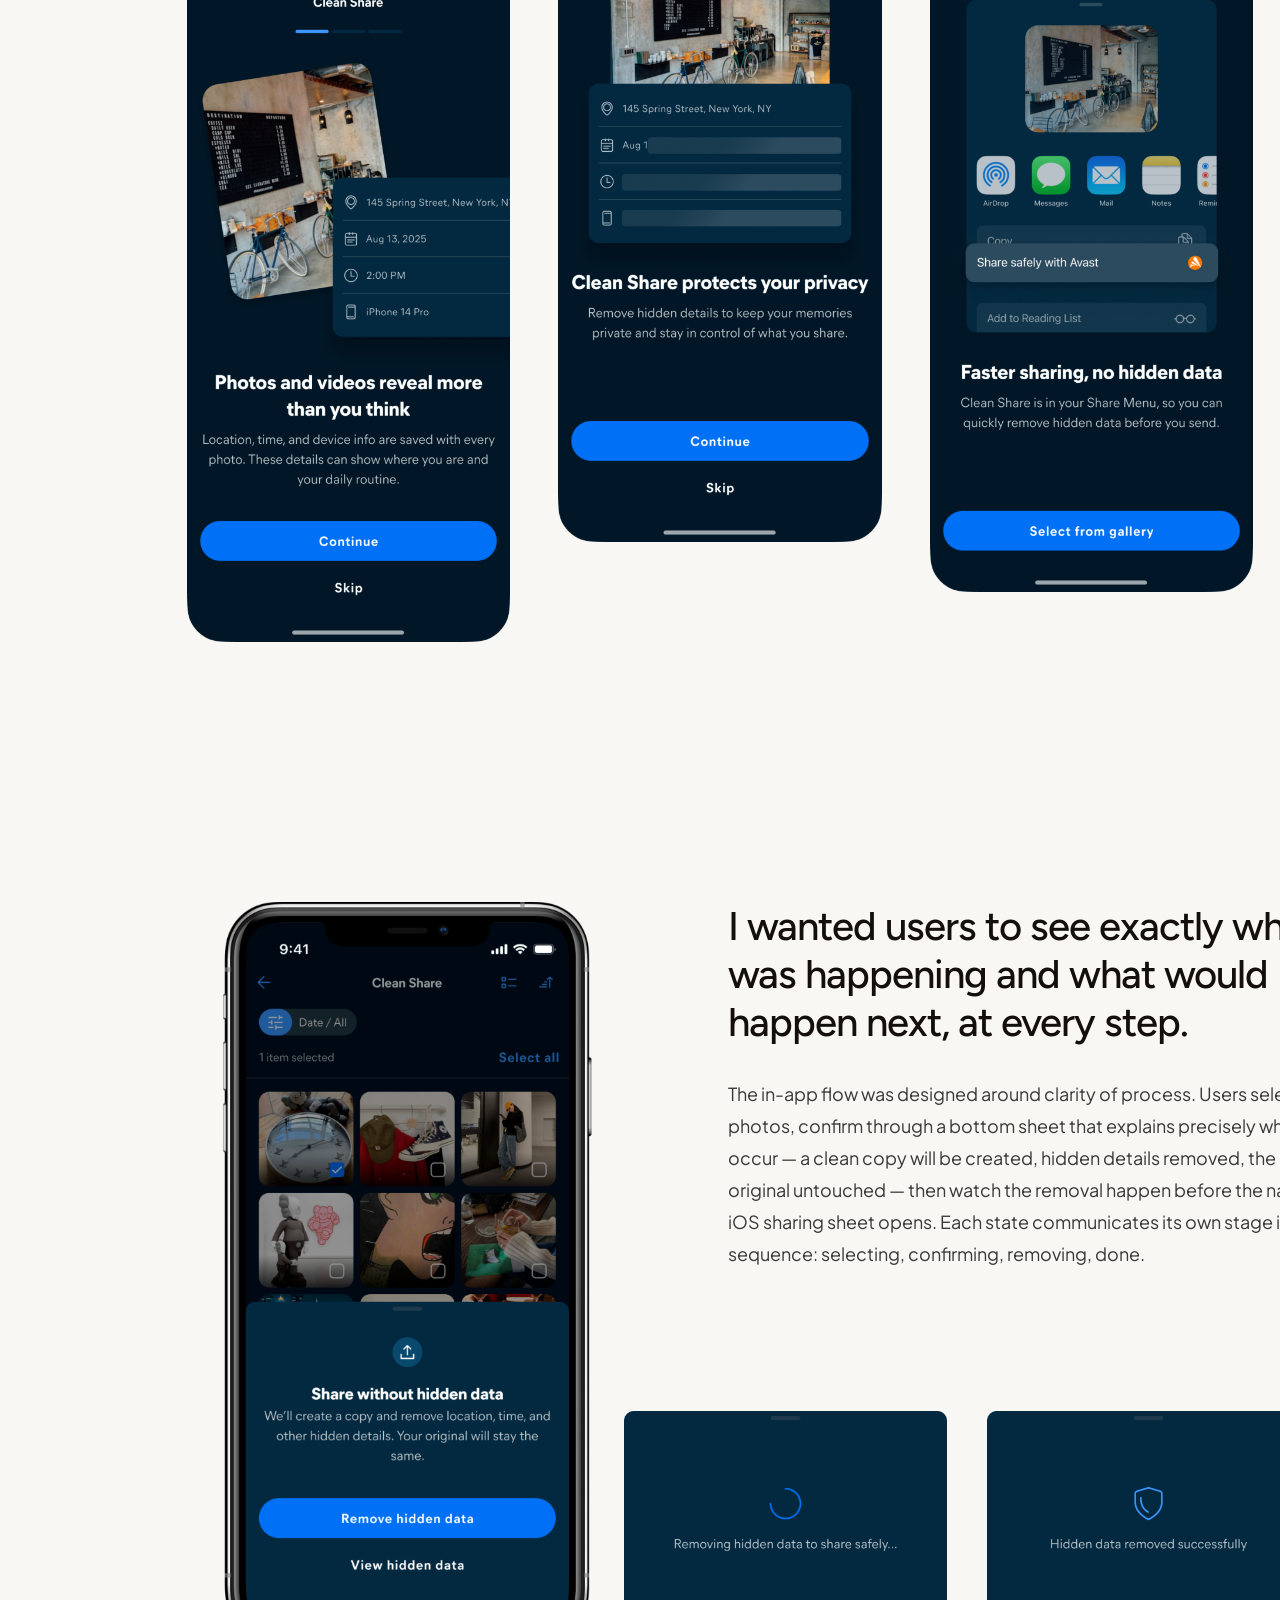
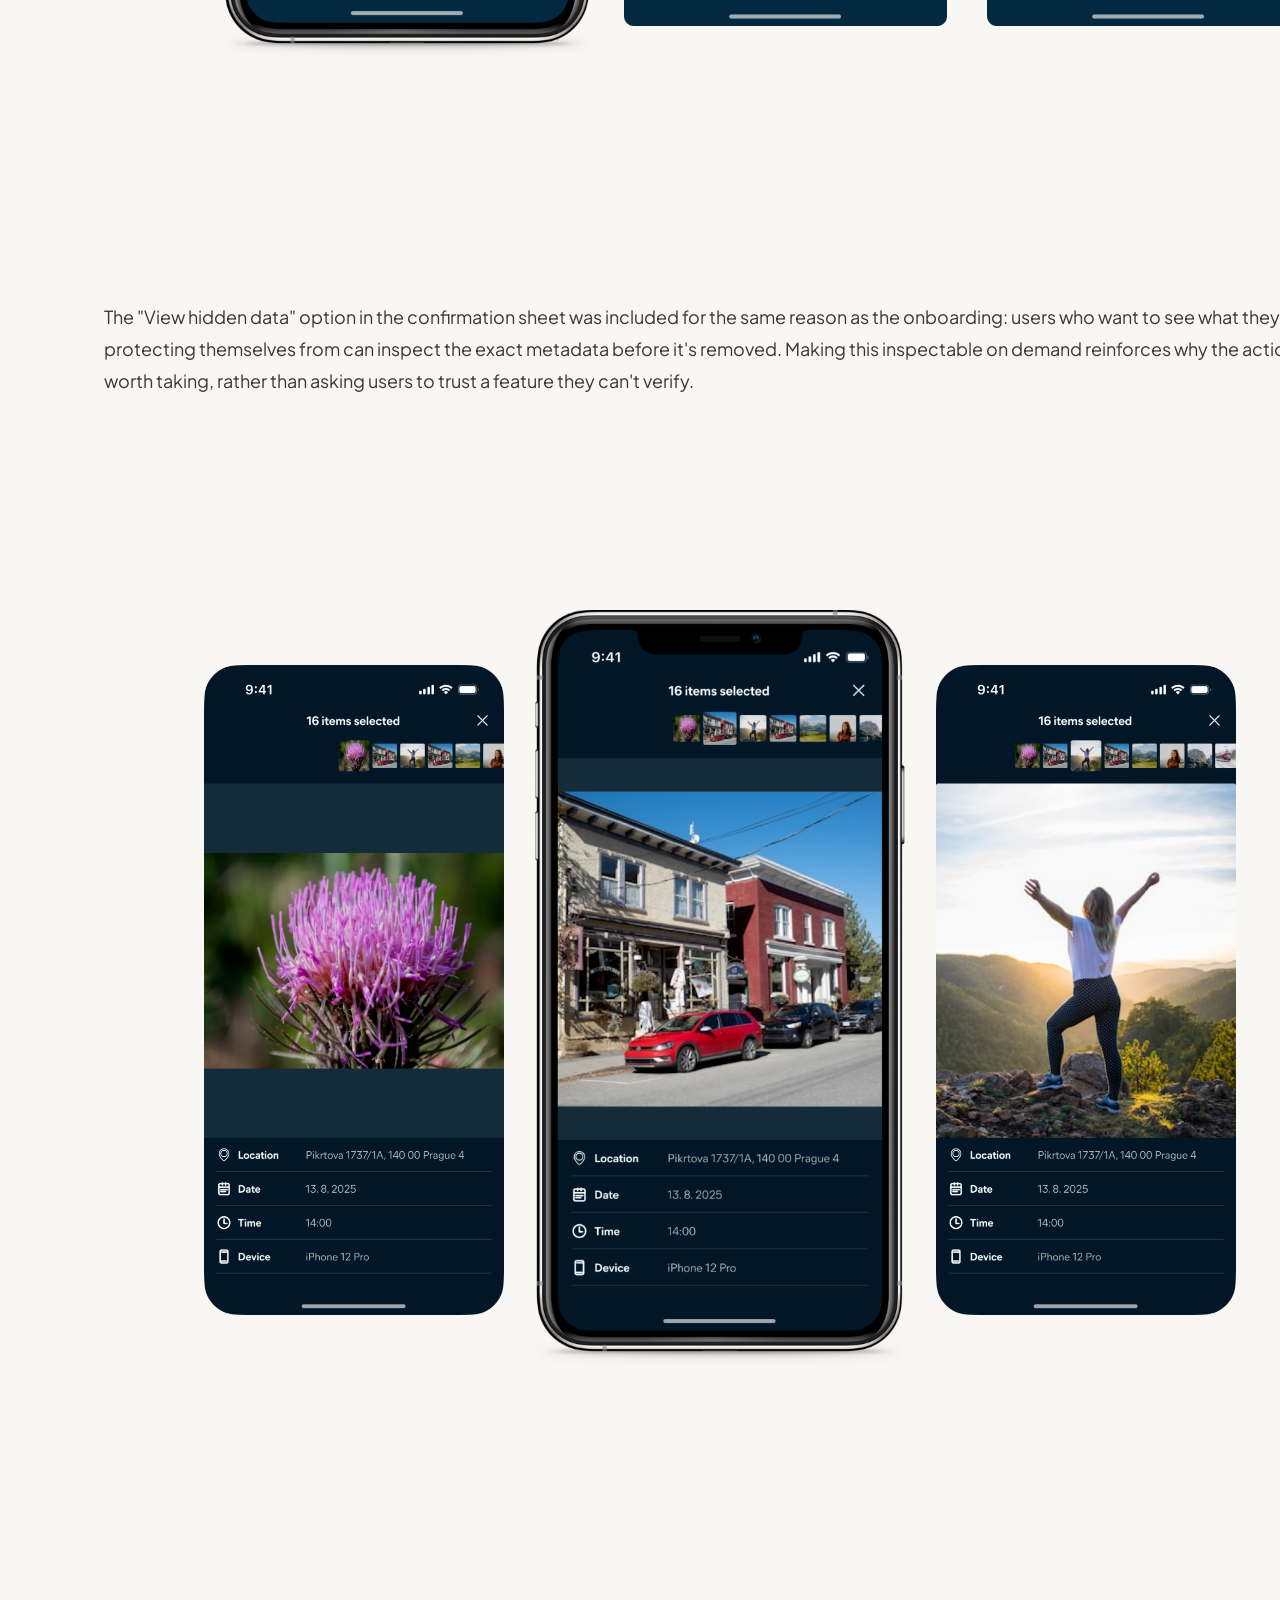
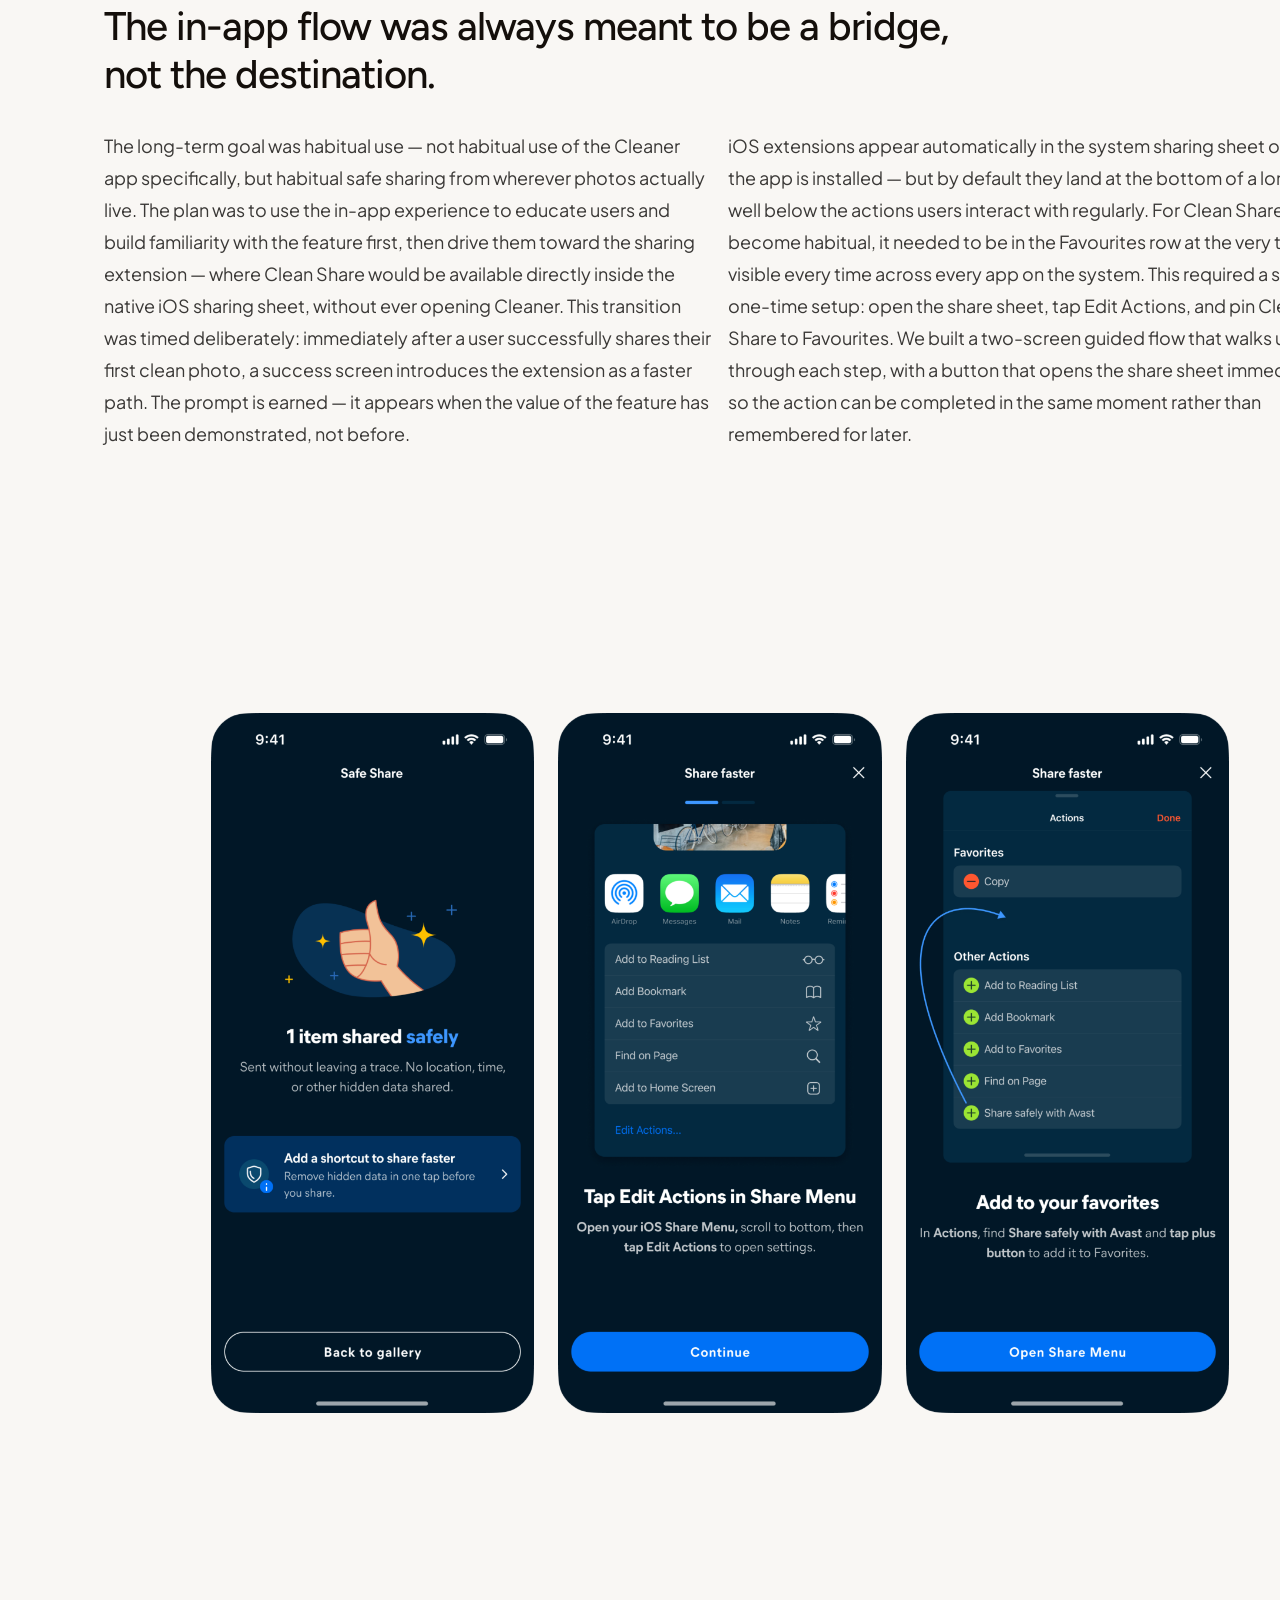
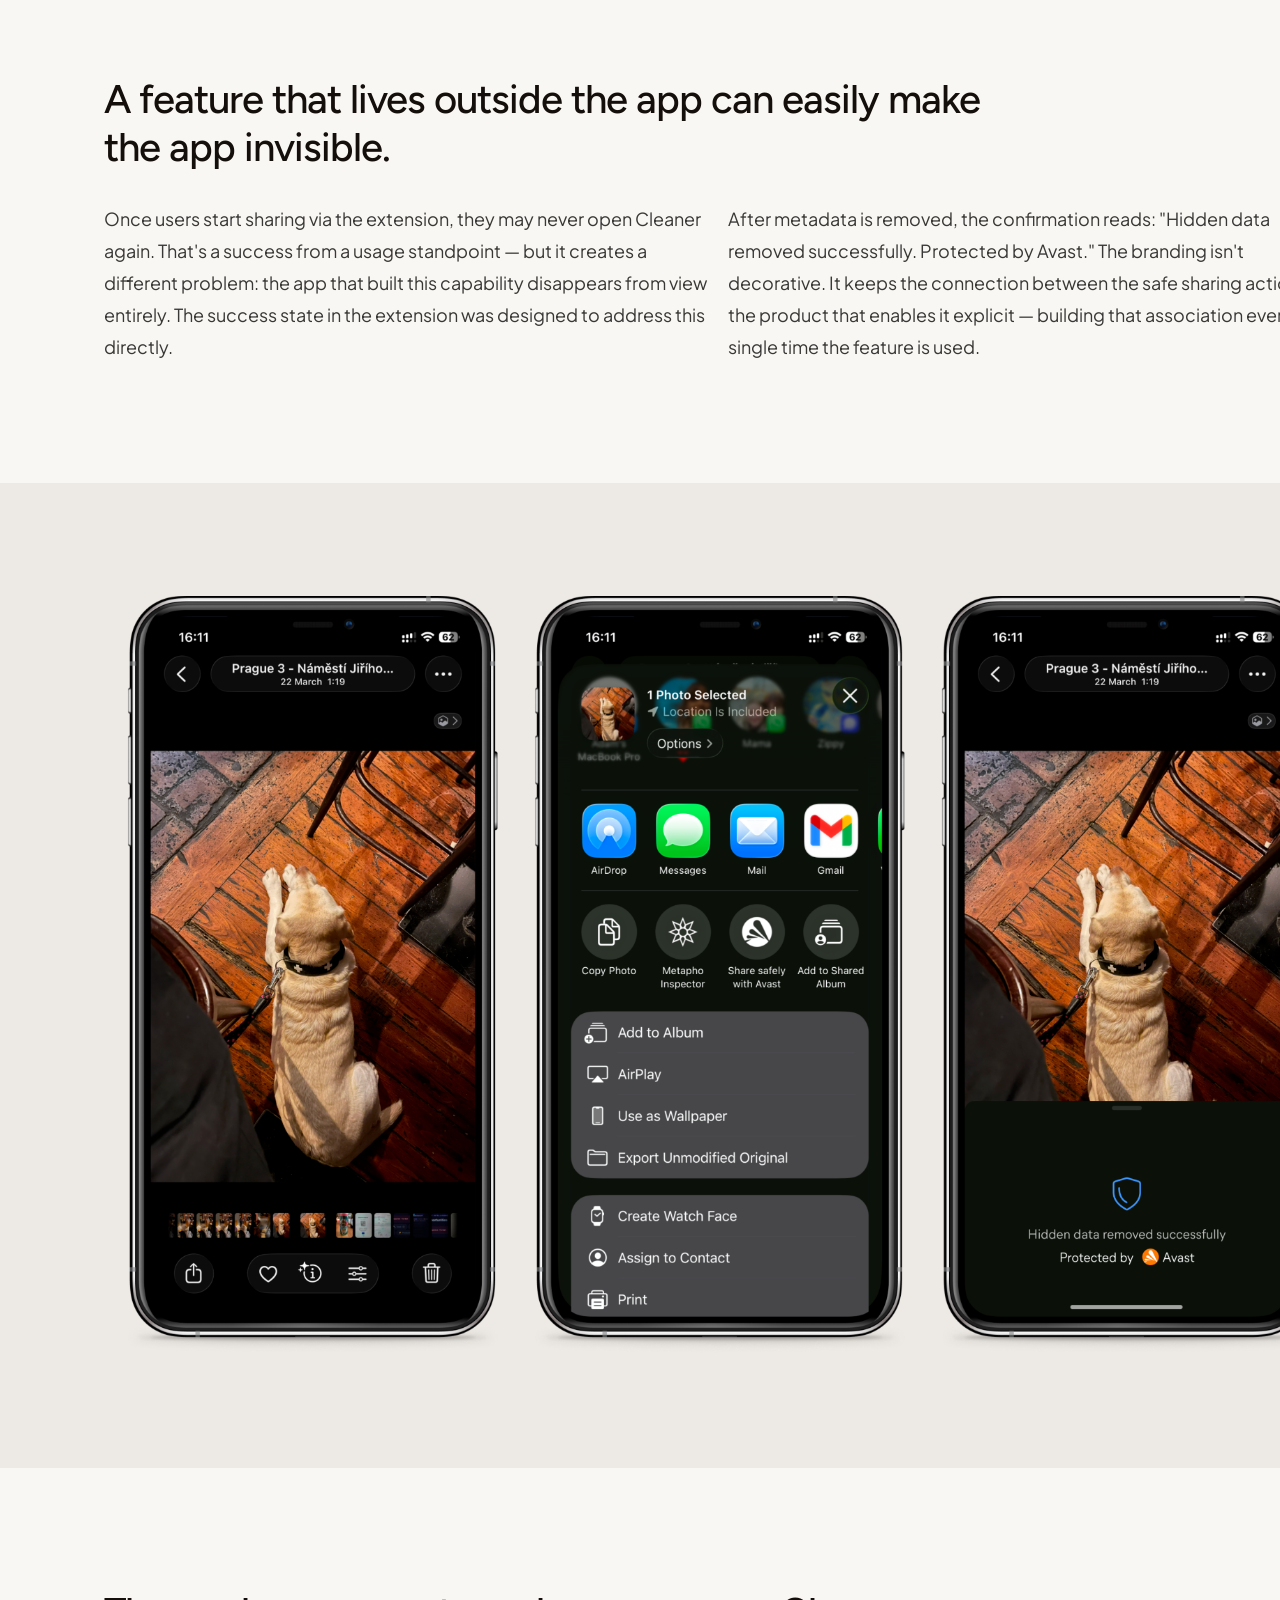
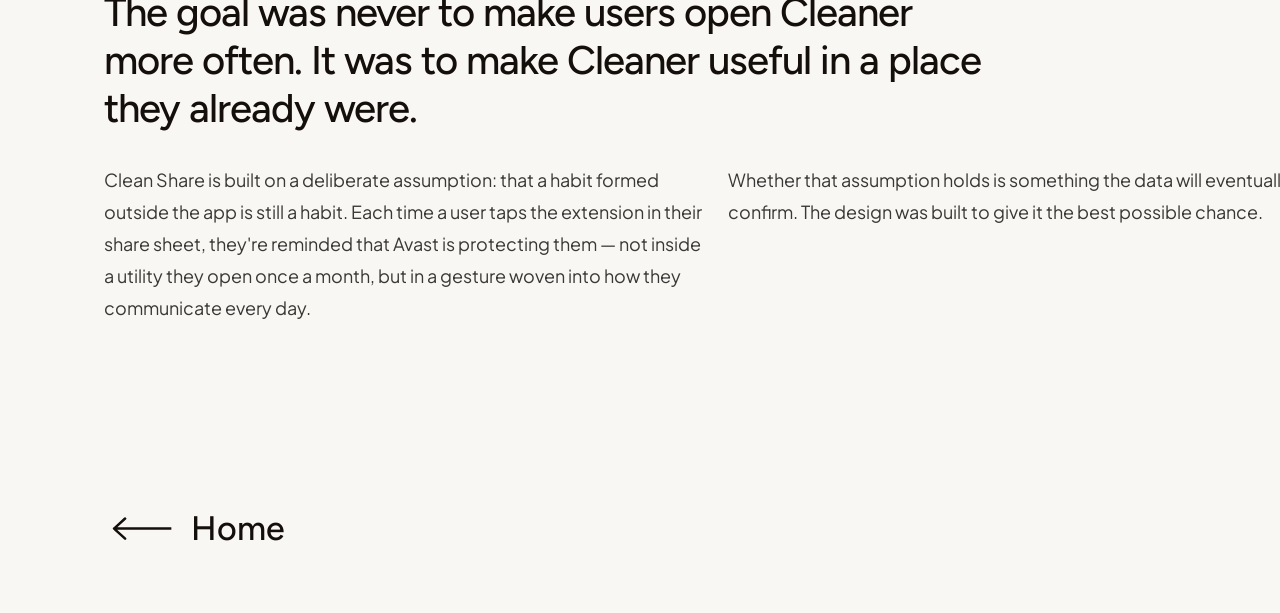
==== commit 587d1246: "Add hover and active states to nav arrows Use currentColor on SVG strokes, add hover (#281F15) and a" ====
--- a/clean-share.html
+++ b/clean-share.html
@@ -164,8 +164,10 @@
       white-space: nowrap;
     }
 
-    .nav-arrow { display: block; width: 67.368px; height: 23.158px; }
+    .nav-arrow { display: block; width: 67.368px; height: 23.158px; color: #140f0b; transition: color 0.15s ease; }
     .nav-arrow-back { transform: scaleX(-1); }
+    .nav-link:hover .nav-arrow  { color: #281F15; }
+    .nav-link:active .nav-arrow { color: #37291A; }
   </style>
 </head>
 <body>
@@ -334,7 +336,7 @@
   <!-- Footer nav (Home only — last case study) -->
   <div class="footer-nav">
     <a href="index.html" class="nav-link">
-      <svg class="nav-arrow nav-arrow-back" width="67" height="23" viewBox="0 0 67 23" fill="none" xmlns="http://www.w3.org/2000/svg"><path d="M0 11.5H57M57 11.5L46 1.5M57 11.5L46 21.5" stroke="#140f0b" stroke-width="1.5" stroke-linecap="round" stroke-linejoin="round"/></svg>
+      <svg class="nav-arrow nav-arrow-back" width="67" height="23" viewBox="0 0 67 23" fill="none" xmlns="http://www.w3.org/2000/svg"><path d="M0 11.5H57M57 11.5L46 1.5M57 11.5L46 21.5" stroke="currentColor" stroke-width="2.5" stroke-linecap="round" stroke-linejoin="round"/></svg>
       <span class="nav-label">Home</span>
     </a>
   </div>
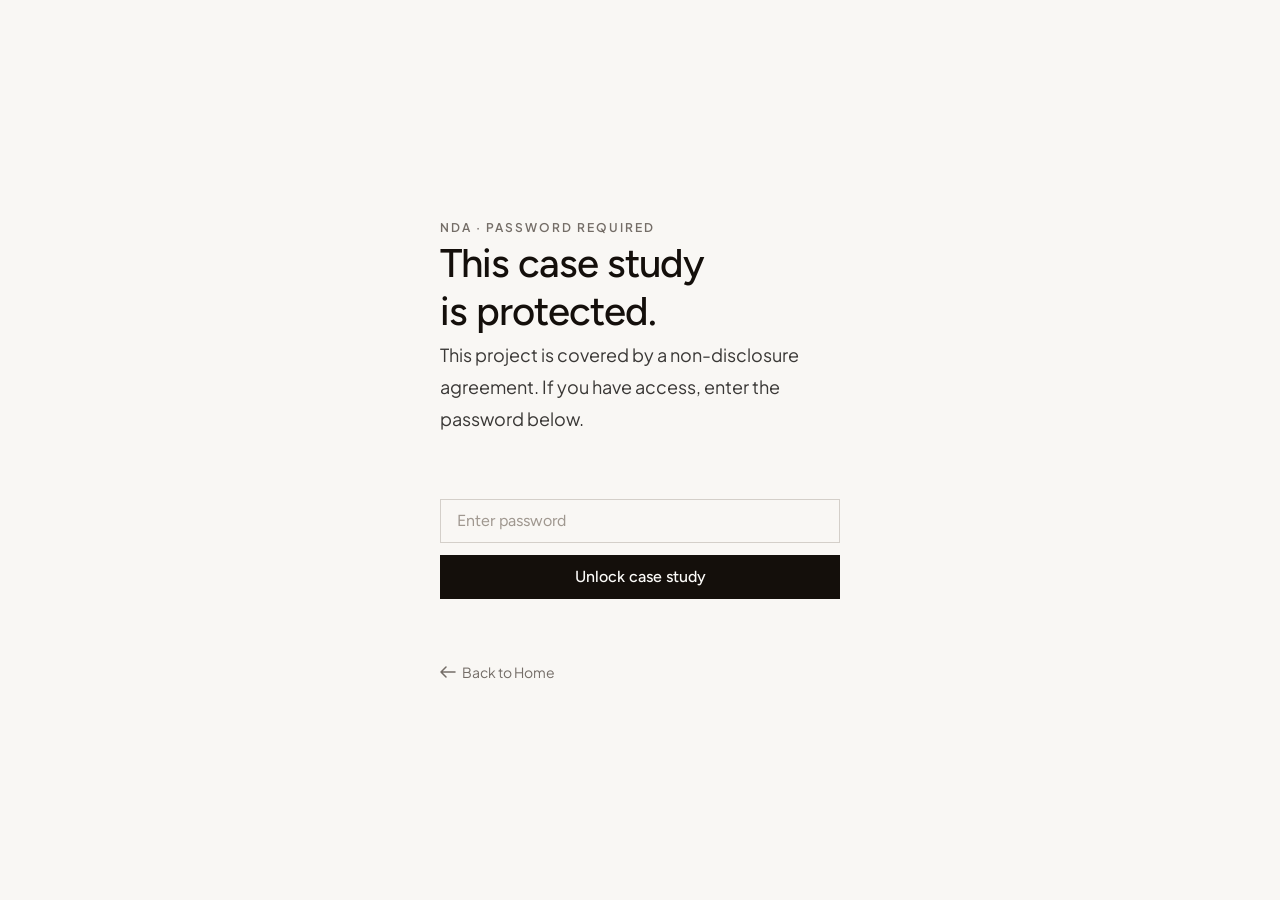
==== commit 23549a89: "Add password protection to Swipe Clean and Clean Share NDA-gated pages redirect to password.html. Co" ====
--- a/clean-share.html
+++ b/clean-share.html
@@ -171,6 +171,11 @@
   </style>
 </head>
 <body>
+  <script>
+    if (!sessionStorage.getItem('portfolio_auth')) {
+      window.location.replace('password.html?next=clean-share.html');
+    }
+  </script>
 <div class="page">
 
   <!-- Hero heading -->
